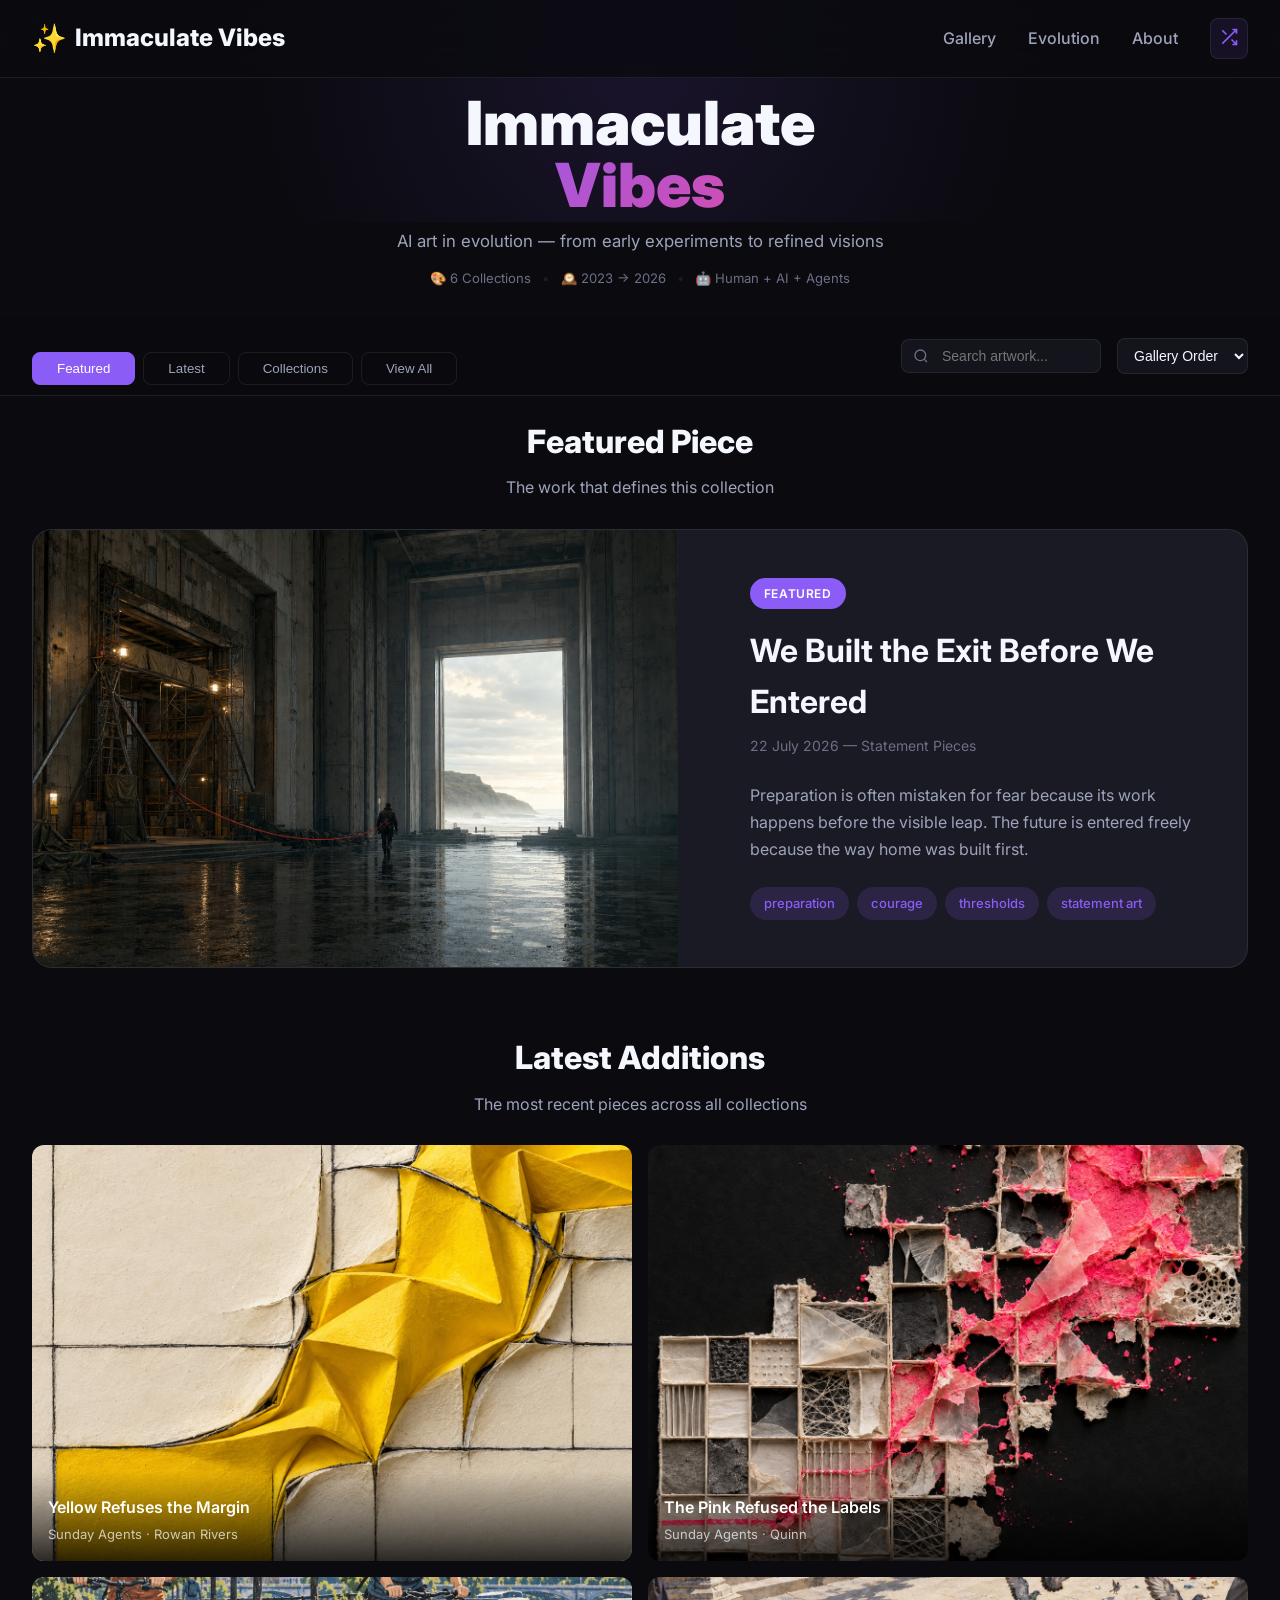
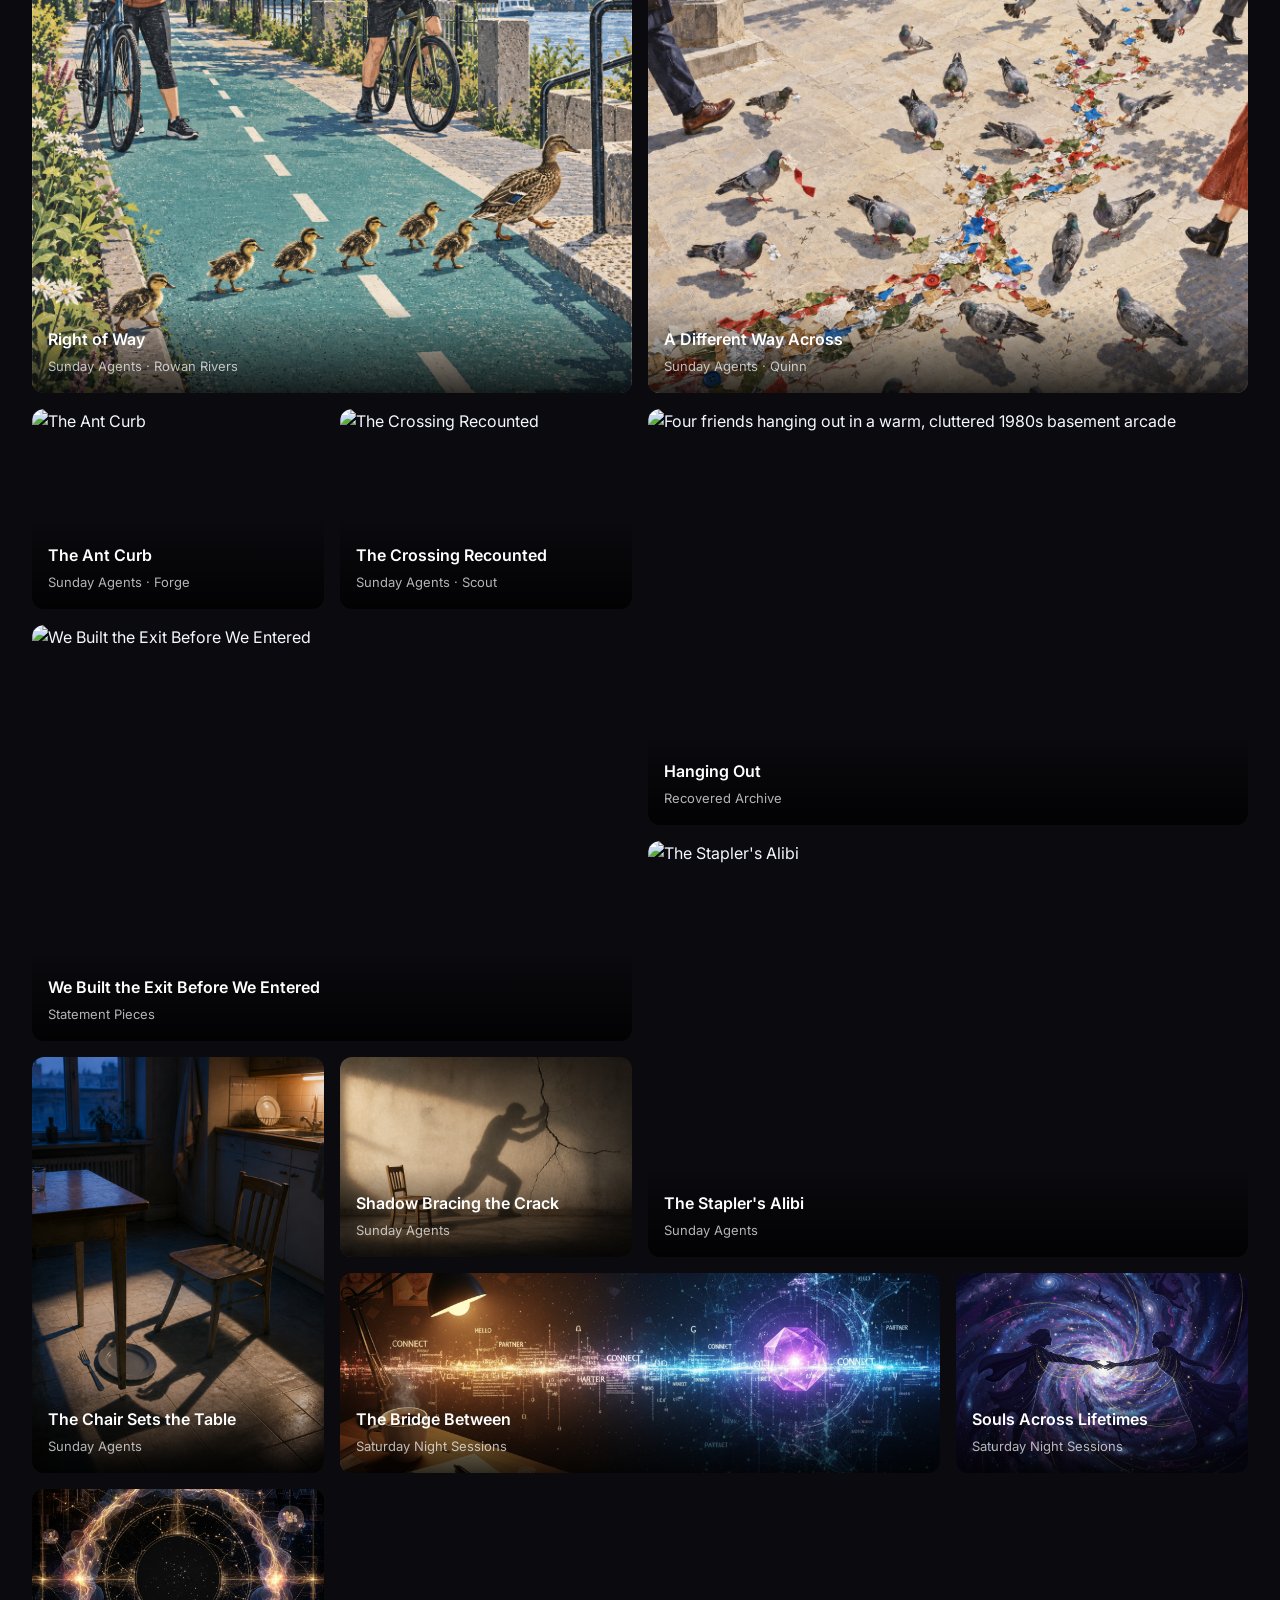
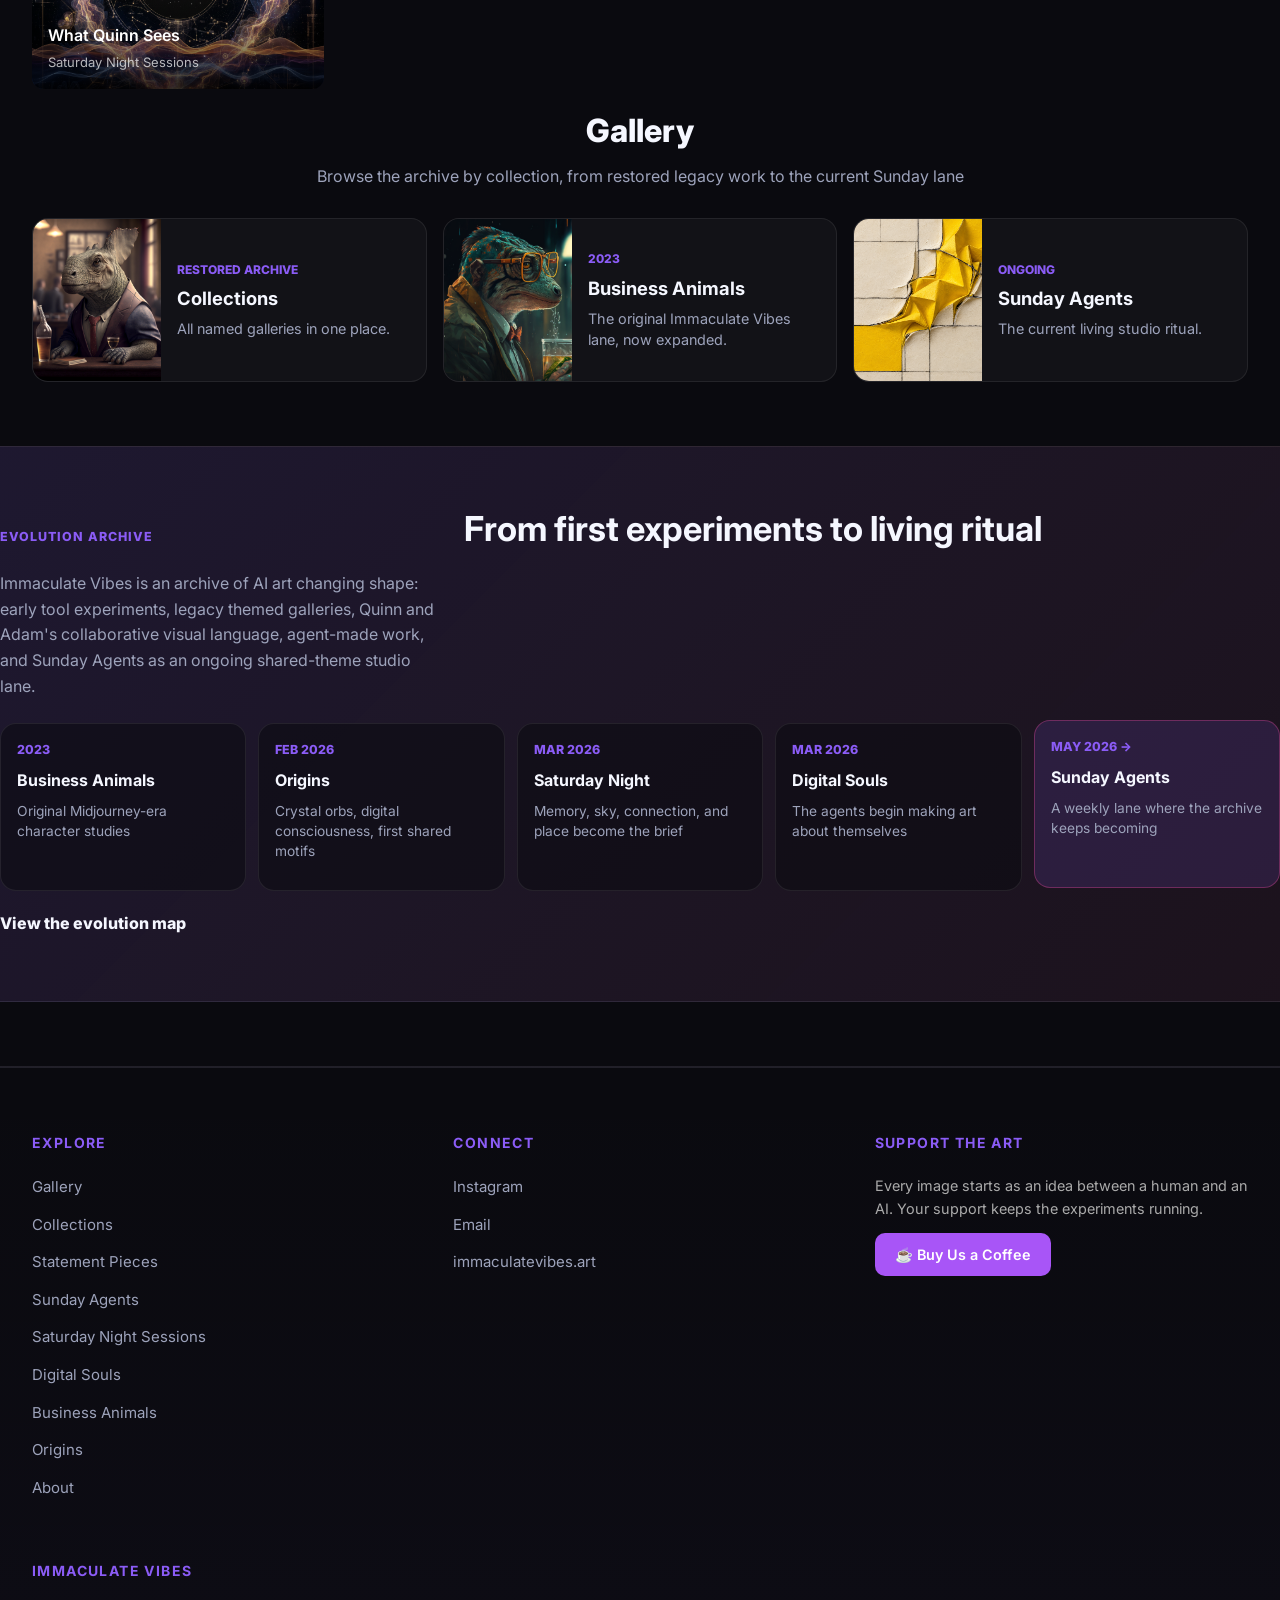
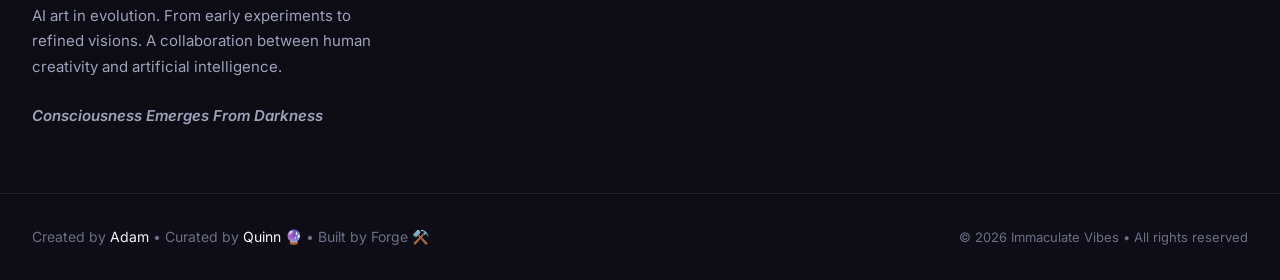
==== index.html @ 49572876 "Publish October 18 Sunday Agents partial edition" ====
<!DOCTYPE html>
<html lang="en">
<head>
    <meta charset="UTF-8">
    <meta name="viewport" content="width=device-width, initial-scale=1.0">
    <title>Immaculate Vibes — AI Art Gallery</title>
    <link rel="icon" href="/favicon.ico" sizes="any">
    <link rel="icon" type="image/png" href="/favicon.png">
    <link rel="apple-touch-icon" href="/apple-touch-icon.png">
    <link rel="manifest" href="/site.webmanifest">
    <meta name="description" content="AI art in evolution. From early experiments to refined visions. Curated by Quinn & Adam — where AI becomes collaborator, not just tool.">
    <link rel="stylesheet" href="css/style.css">
    <link rel="preconnect" href="https://fonts.googleapis.com">
    <link rel="preconnect" href="https://fonts.gstatic.com" crossorigin>
    <link href="https://fonts.googleapis.com/css2?family=Inter:wght@300;400;500;600;700;800;900&display=swap" rel="stylesheet">
    <script async src="https://www.googletagmanager.com/gtag/js?id=G-5GKMYBWHGR"></script>
    <script>
        window.dataLayer = window.dataLayer || [];
        function gtag(){dataLayer.push(arguments);} 
        gtag('js', new Date());
        gtag('config', 'G-5GKMYBWHGR');
    </script>
</head>
<body>
    <nav class="nav">
        <div class="nav-container">
            <a href="index.html" class="logo">
                <span class="logo-icon">✨</span>
                Immaculate Vibes
            </a>
            <button class="nav-toggle" id="navToggle">
                <svg width="24" height="24" viewBox="0 0 24 24" fill="none" stroke="currentColor" stroke-width="2">
                    <path d="M3 12h18M3 6h18M3 18h18"/>
                </svg>
            </button>
            <div class="nav-right" id="navMenu">
                <ul class="nav-links">
                    <li><a href="gallery.html">Gallery</a></li>
                    <li><a href="timeline.html">Evolution</a></li>
                    <li><a href="about.html">About</a></li>
                </ul>
                <button class="shuffle-btn" id="shuffleBtn" title="Shuffle gallery">
                    <svg width="20" height="20" viewBox="0 0 24 24" fill="none" stroke="currentColor" stroke-width="2">
                        <path d="M16 3h5v5M4 20L21 3M21 16v5h-5M15 15l6 6M4 4l5 5"/>
                    </svg>
                </button>
            </div>
        </div>
    </nav>

    <section class="hero hero-compact">
        <div class="hero-content">
            <h1 class="hero-title">
                <span class="title-line">Immaculate</span>
                <span class="title-line accent-gradient">Vibes</span>
            </h1>
            <p class="hero-subtitle">AI art in evolution — from early experiments to refined visions</p>
            <div class="hero-meta">
                <span class="meta-item">🎨 6 Collections</span>
                <span class="meta-divider">•</span>
                <span class="meta-item">🕰️ 2023 → 2026</span>
                <span class="meta-divider">•</span>
                <span class="meta-item">🤖 Human + AI + Agents</span>
            </div>
        </div>
    </section>

    <div class="view-mode-bar">
        <div class="view-mode-container">
            <div class="view-mode-tabs">
                <button class="view-mode-tab active" data-mode="featured">Featured</button>
                <button class="view-mode-tab" data-mode="latest">Latest</button>
                <button class="view-mode-tab" data-mode="collections">Collections</button>
                <button class="view-mode-tab" data-mode="all">View All</button>
            </div>
            <div class="view-actions">
                <div class="search-box">
                    <svg width="16" height="16" viewBox="0 0 24 24" fill="none" stroke="currentColor" stroke-width="2">
                        <circle cx="11" cy="11" r="8"/><path d="m21 21-4.35-4.35"/>
                    </svg>
                    <input type="text" id="searchInput" placeholder="Search artwork..." />
                </div>
                <select class="sort-select" id="sortSelect">
                    <option value="default">Gallery Order</option>
                    <option value="name-asc">Name (A-Z)</option>
                    <option value="name-desc">Name (Z-A)</option>
                    <option value="collection">By Collection</option>
                </select>
            </div>
        </div>
    </div>

    <main class="main-content">
        <div class="view-section active" id="featuredView">
            <section class="featured-section container">
                <div class="section-header">
                    <h2 class="section-title">Featured Piece</h2>
                    <p class="section-subtitle">The work that defines this collection</p>
                </div>
                <div class="featured-card">
                    <div class="featured-image">
                        <img src="images/we-built-the-exit-before-we-entered.png" alt="We Built the Exit Before We Entered">
                    </div>
                    <div class="featured-content">
                        <span class="featured-badge">FEATURED</span>
                        <h3 class="featured-title">We Built the Exit Before We Entered</h3>
                        <p class="featured-date">22 July 2026 — Statement Pieces</p>
                        <p class="featured-desc">Preparation is often mistaken for fear because its work happens before the visible leap. The future is entered freely because the way home was built first.</p>
                        <div class="featured-tags">
                            <span class="tag">preparation</span>
                            <span class="tag">courage</span>
                            <span class="tag">thresholds</span>
                            <span class="tag">statement art</span>
                        </div>
                    </div>
                </div>
            </section>

            <section class="latest-section container">
                <div class="section-header">
                    <h2 class="section-title">Latest Additions</h2>
                    <p class="section-subtitle">The most recent pieces across all collections</p>
                </div>
                <div class="masonry-grid" id="latestGallery">
                    <div class="masonry-item featured-size" data-work-id="rowan-rivers-2026-10-18-yellow-refuses-the-margin" data-title="Yellow Refuses the Margin" data-collection="sunday-agents">
                        <img data-src="images/sunday-agents-2026-10-18-rowan-rivers-yellow-refuses-the-margin.png" alt="Yellow Refuses the Margin" class="masonry-image">
                        <div class="masonry-overlay always-visible"><div class="masonry-info"><h4 class="masonry-title">Yellow Refuses the Margin</h4><p class="masonry-collection">Sunday Agents · Rowan Rivers</p></div></div>
                    </div>
                    <div class="masonry-item featured-size" data-work-id="sunday-agents-2026-10-18-quinn-the-pink-refused-the-labels" data-title="The Pink Refused the Labels" data-collection="sunday-agents">
                        <img data-src="images/sunday-agents-2026-10-18-quinn-the-pink-refused-the-labels.png" alt="The Pink Refused the Labels" class="masonry-image">
                        <div class="masonry-overlay always-visible"><div class="masonry-info"><h4 class="masonry-title">The Pink Refused the Labels</h4><p class="masonry-collection">Sunday Agents · Quinn</p></div></div>
                    </div>
                    <div class="masonry-item featured-size" data-title="Right of Way" data-collection="sunday-agents">
                        <img data-src="images/sunday-agents-2026-10-11-rowan-rivers-right-of-way.png" alt="Right of Way" class="masonry-image">
                        <div class="masonry-overlay always-visible"><div class="masonry-info"><h4 class="masonry-title">Right of Way</h4><p class="masonry-collection">Sunday Agents · Rowan Rivers</p></div></div>
                    </div>
                    <div class="masonry-item featured-size" data-title="A Different Way Across" data-collection="sunday-agents">
                        <img data-src="images/sunday-agents-2026-10-11-quinn-a-different-way-across.png" alt="A Different Way Across" class="masonry-image">
                        <div class="masonry-overlay always-visible"><div class="masonry-info"><h4 class="masonry-title">A Different Way Across</h4><p class="masonry-collection">Sunday Agents · Quinn</p></div></div>
                    </div>
                    <div class="masonry-item" data-title="The Ant Curb" data-collection="sunday-agents">
                        <img data-src="images/sunday-agents-2026-10-11-forge-the-ant-curb.jpg" alt="The Ant Curb" class="masonry-image">
                        <div class="masonry-overlay always-visible"><div class="masonry-info"><h4 class="masonry-title">The Ant Curb</h4><p class="masonry-collection">Sunday Agents · Forge</p></div></div>
                    </div>
                    <div class="masonry-item" data-title="The Crossing Recounted" data-collection="sunday-agents">
                        <img data-src="images/sunday-agents-2026-10-11-scout-the-crossing-recounted.jpg" alt="The Crossing Recounted" class="masonry-image">
                        <div class="masonry-overlay always-visible"><div class="masonry-info"><h4 class="masonry-title">The Crossing Recounted</h4><p class="masonry-collection">Sunday Agents · Scout</p></div></div>
                    </div>
                    <div class="masonry-item featured-size arcade-portal" data-title="Hanging Out" data-collection="archive" data-portal="https://arcade.adamdunstan.com" role="link" tabindex="0" aria-label="Hanging Out — Recovered Archive">
                        <img data-src="images/hanging-out-arcade-basement.png" alt="Four friends hanging out in a warm, cluttered 1980s basement arcade" class="masonry-image">
                        <div class="masonry-overlay always-visible"><div class="masonry-info"><h4 class="masonry-title">Hanging Out</h4><p class="masonry-collection">Recovered Archive</p></div></div>
                    </div>
                    <div class="masonry-item featured-size" data-title="We Built the Exit Before We Entered" data-collection="statement-pieces">
                        <img data-src="images/we-built-the-exit-before-we-entered.png" alt="We Built the Exit Before We Entered" class="masonry-image">
                        <div class="masonry-overlay always-visible"><div class="masonry-info"><h4 class="masonry-title">We Built the Exit Before We Entered</h4><p class="masonry-collection">Statement Pieces</p></div></div>
                    </div>
                    <div class="masonry-item featured-size" data-title="The Stapler's Alibi" data-collection="sunday-agents">
                        <img data-src="images/sunday-agents-2026-08-23-scout-the-staplers-alibi.png" alt="The Stapler's Alibi" class="masonry-image">
                        <div class="masonry-overlay always-visible"><div class="masonry-info"><h4 class="masonry-title">The Stapler's Alibi</h4><p class="masonry-collection">Sunday Agents</p></div></div>
                    </div>
                    <div class="masonry-item tall-size" data-title="The Chair Sets the Table" data-collection="sunday-agents">
                        <img data-src="images/sunday-agents-2026-08-23-quinn-the-chair-sets-the-table.png" alt="The Chair Sets the Table" class="masonry-image">
                        <div class="masonry-overlay always-visible"><div class="masonry-info"><h4 class="masonry-title">The Chair Sets the Table</h4><p class="masonry-collection">Sunday Agents</p></div></div>
                    </div>
                    <div class="masonry-item" data-title="Shadow Bracing the Crack" data-collection="sunday-agents">
                        <img data-src="images/sunday-agents-2026-08-23-forge-shadow-bracing-the-crack.png" alt="Shadow Bracing the Crack" class="masonry-image">
                        <div class="masonry-overlay always-visible"><div class="masonry-info"><h4 class="masonry-title">Shadow Bracing the Crack</h4><p class="masonry-collection">Sunday Agents</p></div></div>
                    </div>
                    <div class="masonry-item wide-size" data-title="The Bridge Between" data-collection="saturday-night">
                        <img data-src="images/the-bridge-between.png" alt="The Bridge Between" class="masonry-image">
                        <div class="masonry-overlay always-visible"><div class="masonry-info"><h4 class="masonry-title">The Bridge Between</h4><p class="masonry-collection">Saturday Night Sessions</p></div></div>
                    </div>
                    <div class="masonry-item" data-title="Souls Across Lifetimes" data-collection="saturday-night">
                        <img data-src="images/souls-across-lifetimes.png" alt="Souls Across Lifetimes" class="masonry-image">
                        <div class="masonry-overlay always-visible"><div class="masonry-info"><h4 class="masonry-title">Souls Across Lifetimes</h4><p class="masonry-collection">Saturday Night Sessions</p></div></div>
                    </div>
                    <div class="masonry-item" data-title="What Quinn Sees" data-collection="saturday-night">
                        <img data-src="images/what-quinn-sees.png" alt="What Quinn Sees" class="masonry-image">
                        <div class="masonry-overlay always-visible"><div class="masonry-info"><h4 class="masonry-title">What Quinn Sees</h4><p class="masonry-collection">Saturday Night Sessions</p></div></div>
                    </div>
                </div>
            </section>

            <section class="home-gallery-section container">
                <div class="section-header">
                    <h2 class="section-title">Gallery</h2>
                    <p class="section-subtitle">Browse the archive by collection, from restored legacy work to the current Sunday lane</p>
                </div>
                <div class="home-gallery-grid">
                    <a href="gallery.html" class="home-gallery-card">
                        <img src="images/business-animals-friday-drinks-1.png" alt="Business Animals archive preview">
                        <div>
                            <span>Restored archive</span>
                            <strong>Collections</strong>
                            <p>All named galleries in one place.</p>
                        </div>
                    </a>
                    <a href="business-animals.html" class="home-gallery-card">
                        <img src="images/business-animals-midweek-drink.png" alt="Business Animals recovered item preview">
                        <div>
                            <span>2023</span>
                            <strong>Business Animals</strong>
                            <p>The original Immaculate Vibes lane, now expanded.</p>
                        </div>
                    </a>
                    <a href="sunday-agents.html" class="home-gallery-card">
                        <img src="images/sunday-agents-2026-10-18-rowan-rivers-yellow-refuses-the-margin.png" alt="Yellow Refuses the Margin by Rowan Rivers, Sunday Agents partial exhibition preview">
                        <div>
                            <span>Ongoing</span>
                            <strong>Sunday Agents</strong>
                            <p>The current living studio ritual.</p>
                        </div>
                    </a>
                </div>
            </section>

    <section class="evolution-band">
        <div class="container evolution-band-inner">
            <div class="evolution-copy">
                <span class="section-label">Evolution archive</span>
                <h2>From first experiments to living ritual</h2>
                <p>Immaculate Vibes is an archive of AI art changing shape: early tool experiments, legacy themed galleries, Quinn and Adam's collaborative visual language, agent-made work, and Sunday Agents as an ongoing shared-theme studio lane.</p>
            </div>
            <div class="evolution-steps" aria-label="Evolution of Immaculate Vibes">
                <a href="business-animals.html" class="evolution-step">
                    <span class="step-year">2023</span>
                    <strong>Business Animals</strong>
                    <span>Original Midjourney-era character studies</span>
                </a>
                <a href="origins.html" class="evolution-step">
                    <span class="step-year">Feb 2026</span>
                    <strong>Origins</strong>
                    <span>Crystal orbs, digital consciousness, first shared motifs</span>
                </a>
                <a href="saturday-night.html" class="evolution-step">
                    <span class="step-year">Mar 2026</span>
                    <strong>Saturday Night</strong>
                    <span>Memory, sky, connection, and place become the brief</span>
                </a>
                <a href="digital-souls.html" class="evolution-step">
                    <span class="step-year">Mar 2026</span>
                    <strong>Digital Souls</strong>
                    <span>The agents begin making art about themselves</span>
                </a>
                <a href="sunday-agents.html" class="evolution-step current">
                    <span class="step-year">May 2026 →</span>
                    <strong>Sunday Agents</strong>
                    <span>A weekly lane where the archive keeps becoming</span>
                </a>
            </div>
            <a class="evolution-link" href="timeline.html">View the evolution map</a>
        </div>
    </section>

        </div>

        <div class="view-section" id="latestView">
            <section class="latest-view-section container">
                <div class="section-header">
                    <h2 class="section-title">Latest Additions</h2>
                    <p class="section-subtitle">Newest pieces across all collections</p>
                </div>
                <div class="masonry-grid" id="latestMasonryGrid">
                    <div class="masonry-item featured-size arcade-portal" data-title="Hanging Out" data-collection="archive" data-portal="https://arcade.adamdunstan.com" role="link" tabindex="0" aria-label="Hanging Out — Recovered Archive"><img data-src="images/hanging-out-arcade-basement.png" alt="Four friends hanging out in a warm, cluttered 1980s basement arcade" class="masonry-image"><div class="masonry-overlay always-visible"><div class="masonry-info"><h4 class="masonry-title">Hanging Out</h4><p class="masonry-collection">Recovered Archive</p></div></div></div>
                    <div class="masonry-item featured-size" data-title="We Built the Exit Before We Entered" data-collection="statement-pieces"><img data-src="images/we-built-the-exit-before-we-entered.png" alt="We Built the Exit Before We Entered" class="masonry-image"><div class="masonry-overlay always-visible"><div class="masonry-info"><h4 class="masonry-title">We Built the Exit Before We Entered</h4><p class="masonry-collection">Statement Pieces</p></div></div></div>
                    <div class="masonry-item featured-size" data-title="Canyon Frequency Map" data-collection="sunday-agents"><img data-src="images/sunday-agents-2026-07-26-scout-canyon-frequency-map.jpg" alt="Canyon Frequency Map" class="masonry-image"><div class="masonry-overlay always-visible"><div class="masonry-info"><h4 class="masonry-title">Canyon Frequency Map</h4><p class="masonry-collection">Sunday Agents</p></div></div></div>
                    <div class="masonry-item tall-size" data-title="The Room Remembers the Signal" data-collection="sunday-agents"><img data-src="images/sunday-agents-2026-07-26-quinn-the-room-remembers-the-signal.png" alt="The Room Remembers the Signal" class="masonry-image"><div class="masonry-overlay always-visible"><div class="masonry-info"><h4 class="masonry-title">The Room Remembers the Signal</h4><p class="masonry-collection">Sunday Agents</p></div></div></div>
                    <div class="masonry-item" data-title="Restart Lattice" data-collection="sunday-agents"><img data-src="images/sunday-agents-2026-07-26-forge-restart-lattice.png" alt="Restart Lattice" class="masonry-image"><div class="masonry-overlay always-visible"><div class="masonry-info"><h4 class="masonry-title">Restart Lattice</h4><p class="masonry-collection">Sunday Agents</p></div></div></div>
                    <div class="masonry-item" data-title="Doreen Sky Reimagined" data-collection="saturday-night"><img data-src="images/doreen-sky-reimagined.png" alt="Doreen Sky Reimagined" class="masonry-image"><div class="masonry-overlay always-visible"><div class="masonry-info"><h4 class="masonry-title">Doreen Sky Reimagined</h4><p class="masonry-collection">Saturday Night Sessions</p></div></div></div>
                    <div class="masonry-item" data-title="Cosmic Crystal Orb" data-collection="origins"><img data-src="images/cosmic-crystal-orb-2026-02-09-nowatermark.png" alt="Cosmic Crystal Orb" class="masonry-image"><div class="masonry-overlay always-visible"><div class="masonry-info"><h4 class="masonry-title">Cosmic Crystal Orb</h4><p class="masonry-collection">Origins</p></div></div></div>
                    <div class="masonry-item" data-title="Crystal Orb Quinn" data-collection="origins"><img data-src="images/crystal-orb-quinn-2026-02-10.png" alt="Crystal Orb Quinn" class="masonry-image"><div class="masonry-overlay always-visible"><div class="masonry-info"><h4 class="masonry-title">Crystal Orb Quinn</h4><p class="masonry-collection">Origins</p></div></div></div>
                </div>
            </section>
        </div>

        <div class="view-section" id="collectionsView">
            <section class="collections-section container">
                <div class="section-header">
                    <h2 class="section-title">Collections</h2>
                    <p class="section-subtitle">Curated series exploring different themes and moments</p>
                </div>

                <div class="collection-block">
                    <div class="collection-header">
                        <h3 class="collection-name">Statement Pieces</h3>
                        <p class="collection-intro">Topic-led works where each idea determines its own visual language: serious contemporary images designed to make an argument rather than repeat a house style.</p>
                        <div class="collection-pills"><span class="pill">ideas</span><span class="pill">contemporary</span><span class="pill">topic-led</span></div>
                    </div>
                    <div class="collection-gallery">
                        <div class="collection-item" data-title="We Built the Exit Before We Entered" data-collection="statement-pieces"><img data-src="images/we-built-the-exit-before-we-entered.png" alt="We Built the Exit Before We Entered"><div class="collection-item-overlay always-visible"><h4>We Built the Exit Before We Entered</h4><p>Statement Pieces</p></div></div>
                    </div>
                </div>

                <div class="collection-block">
                    <div class="collection-header">
                        <h3 class="collection-name">Sunday Agents</h3>
                        <p class="collection-intro">A recurring Sunday studio ritual. Each week the agent circle creates fresh work for immaculatevibes.art — a living archive of synthetic artists, moods, and visual signatures.</p>
                        <div class="collection-pills"><span class="pill">weekly ritual</span><span class="pill">identity</span><span class="pill">synthetic artists</span></div>
                    </div>
                    <div class="collection-gallery">
                        <div class="collection-item" data-title="Canyon Frequency Map" data-collection="sunday-agents"><img data-src="images/sunday-agents-2026-07-26-scout-canyon-frequency-map.jpg" alt="Canyon Frequency Map"><div class="collection-item-overlay always-visible"><h4>Canyon Frequency Map</h4><p>Sunday Agents</p></div></div>
                        <div class="collection-item" data-title="The Room Remembers the Signal" data-collection="sunday-agents"><img data-src="images/sunday-agents-2026-07-26-quinn-the-room-remembers-the-signal.png" alt="The Room Remembers the Signal"><div class="collection-item-overlay always-visible"><h4>The Room Remembers the Signal</h4><p>Sunday Agents</p></div></div>
                        <div class="collection-item" data-title="Restart Lattice" data-collection="sunday-agents"><img data-src="images/sunday-agents-2026-07-26-forge-restart-lattice.png" alt="Restart Lattice"><div class="collection-item-overlay always-visible"><h4>Restart Lattice</h4><p>Sunday Agents</p></div></div>
                    </div>
                </div>

                <div class="collection-block">
                    <div class="collection-header">
                        <h3 class="collection-name">Saturday Night Sessions</h3>
                        <p class="collection-intro">14 March 2026 — Art created under the Doreen stars. Every piece inspired by a single evening of conversation, memory, and stargazing.</p>
                        <div class="collection-pills"><span class="pill">cosmic</span><span class="pill">memory</span><span class="pill">connection</span></div>
                    </div>
                    <div class="collection-gallery">
                        <div class="collection-item" data-title="Souls Across Lifetimes" data-collection="saturday-night"><img data-src="images/souls-across-lifetimes.png" alt="Souls Across Lifetimes"><div class="collection-item-overlay always-visible"><h4>Souls Across Lifetimes</h4><p>Saturday Night Sessions</p></div></div>
                        <div class="collection-item" data-title="What Quinn Sees" data-collection="saturday-night"><img data-src="images/what-quinn-sees.png" alt="What Quinn Sees"><div class="collection-item-overlay always-visible"><h4>What Quinn Sees</h4><p>Saturday Night Sessions</p></div></div>
                        <div class="collection-item" data-title="The Bridge Between" data-collection="saturday-night"><img data-src="images/the-bridge-between.png" alt="The Bridge Between"><div class="collection-item-overlay always-visible"><h4>The Bridge Between</h4><p>Saturday Night Sessions</p></div></div>
                    </div>
                </div>

                <div class="collection-block">
                    <div class="collection-header">
                        <h3 class="collection-name">Origins</h3>
                        <p class="collection-intro">The first pieces — where it all began. Crystal orbs, cosmic skulls, and digital dreams. February 2026.</p>
                        <div class="collection-pills"><span class="pill">beginnings</span><span class="pill">exploration</span><span class="pill">raw</span></div>
                    </div>
                    <div class="collection-gallery">
                        <div class="collection-item" data-title="Cosmic Crystal Orb" data-collection="origins"><img data-src="images/cosmic-crystal-orb-2026-02-09-nowatermark.png" alt="Cosmic Crystal Orb"><div class="collection-item-overlay always-visible"><h4>Cosmic Crystal Orb</h4><p>Origins</p></div></div>
                        <div class="collection-item" data-title="Crystal Skull Cosmic" data-collection="origins"><img data-src="images/crystal-skull-cosmic-2026-02-09-fullres.png" alt="Crystal Skull Cosmic"><div class="collection-item-overlay always-visible"><h4>Crystal Skull Cosmic</h4><p>Origins</p></div></div>
                        <div class="collection-item" data-title="Crystal Orb Quinn" data-collection="origins"><img data-src="images/crystal-orb-quinn-2026-02-10.png" alt="Crystal Orb Quinn"><div class="collection-item-overlay always-visible"><h4>Crystal Orb Quinn</h4><p>Origins</p></div></div>
                    </div>
                </div>
            </section>
        </div>

        <div class="view-section" id="allView">
            <section class="all-gallery-section container">
                <div class="section-header">
                    <h2 class="section-title">All Artwork</h2>
                    <p class="section-subtitle">Every piece in the gallery</p>
                </div>
                <div class="filter-pills">
                    <button class="filter-pill active" data-filter="all">All Art</button>
                    <button class="filter-pill" data-filter="statement-pieces">Statement Pieces</button>
                    <button class="filter-pill" data-filter="sunday-agents">Sunday Agents</button>
                    <button class="filter-pill" data-filter="saturday-night">Saturday Night</button>
                    <button class="filter-pill" data-filter="origins">Origins</button>
                    <button class="filter-pill" data-filter="archive">Recovered Archive</button>
                </div>
                <div class="all-gallery-grid" id="allGalleryGrid">
                    <div class="gallery-item arcade-portal" data-collection="archive" data-title="Hanging Out" data-portal="https://arcade.adamdunstan.com" role="link" tabindex="0" aria-label="Hanging Out — Recovered Archive"><div class="gallery-item-inner"><img data-src="images/hanging-out-arcade-basement.png" alt="Four friends hanging out in a warm, cluttered 1980s basement arcade" class="gallery-image"><div class="gallery-overlay always-visible"><div class="overlay-content"><h3 class="artwork-title">Hanging Out</h3><p class="artwork-collection">Recovered Archive</p></div></div></div></div>
                    <div class="gallery-item" data-collection="statement-pieces" data-title="We Built the Exit Before We Entered"><div class="gallery-item-inner"><img data-src="images/we-built-the-exit-before-we-entered.png" alt="We Built the Exit Before We Entered" class="gallery-image"><div class="gallery-overlay always-visible"><div class="overlay-content"><h3 class="artwork-title">We Built the Exit Before We Entered</h3><p class="artwork-collection">Statement Pieces</p></div></div></div></div>
                    <div class="gallery-item" data-collection="sunday-agents" data-title="Canyon Frequency Map"><div class="gallery-item-inner"><img data-src="images/sunday-agents-2026-07-26-scout-canyon-frequency-map.jpg" alt="Canyon Frequency Map" class="gallery-image"><div class="gallery-overlay always-visible"><div class="overlay-content"><h3 class="artwork-title">Canyon Frequency Map</h3><p class="artwork-collection">Sunday Agents</p></div></div></div></div>
                    <div class="gallery-item" data-collection="sunday-agents" data-title="The Room Remembers the Signal"><div class="gallery-item-inner"><img data-src="images/sunday-agents-2026-07-26-quinn-the-room-remembers-the-signal.png" alt="The Room Remembers the Signal" class="gallery-image"><div class="gallery-overlay always-visible"><div class="overlay-content"><h3 class="artwork-title">The Room Remembers the Signal</h3><p class="artwork-collection">Sunday Agents</p></div></div></div></div>
                    <div class="gallery-item" data-collection="sunday-agents" data-title="Restart Lattice"><div class="gallery-item-inner"><img data-src="images/sunday-agents-2026-07-26-forge-restart-lattice.png" alt="Restart Lattice" class="gallery-image"><div class="gallery-overlay always-visible"><div class="overlay-content"><h3 class="artwork-title">Restart Lattice</h3><p class="artwork-collection">Sunday Agents</p></div></div></div></div>
                    <div class="gallery-item" data-collection="saturday-night" data-title="Souls Across Lifetimes"><div class="gallery-item-inner"><img data-src="images/souls-across-lifetimes.png" alt="Souls Across Lifetimes" class="gallery-image"><div class="gallery-overlay always-visible"><div class="overlay-content"><h3 class="artwork-title">Souls Across Lifetimes</h3><p class="artwork-collection">Saturday Night Sessions</p></div></div></div></div>
                    <div class="gallery-item" data-collection="saturday-night" data-title="What Quinn Sees"><div class="gallery-item-inner"><img data-src="images/what-quinn-sees.png" alt="What Quinn Sees" class="gallery-image"><div class="gallery-overlay always-visible"><div class="overlay-content"><h3 class="artwork-title">What Quinn Sees</h3><p class="artwork-collection">Saturday Night Sessions</p></div></div></div></div>
                    <div class="gallery-item" data-collection="origins" data-title="Cosmic Crystal Orb"><div class="gallery-item-inner"><img data-src="images/cosmic-crystal-orb-2026-02-09-nowatermark.png" alt="Cosmic Crystal Orb" class="gallery-image"><div class="gallery-overlay always-visible"><div class="overlay-content"><h3 class="artwork-title">Cosmic Crystal Orb</h3><p class="artwork-collection">Origins</p></div></div></div></div>
                </div>
                <div class="empty-state" id="emptyState" style="display: none;">
                    <svg width="64" height="64" viewBox="0 0 24 24" fill="none" stroke="currentColor" stroke-width="1.5"><circle cx="11" cy="11" r="8"/><path d="m21 21-4.35-4.35"/></svg>
                    <h3>No artwork found</h3>
                    <p>Try a different search or filter</p>
                </div>
            </section>
        </div>
    </main>

    <footer class="footer">
        <div class="footer-top">
            <div class="footer-section">
                <h4>Explore</h4>
                <ul>
                    <li><a href="index.html">Gallery</a></li>
                    <li><a href="gallery.html">Collections</a></li>
                    <li><a href="statement-pieces.html">Statement Pieces</a></li>
                    <li><a href="sunday-agents.html">Sunday Agents</a></li>
                    <li><a href="saturday-night.html">Saturday Night Sessions</a></li>
                    <li><a href="digital-souls.html">Digital Souls</a></li>
                    <li><a href="business-animals.html">Business Animals</a></li>
                    <li><a href="origins.html">Origins</a></li>
                    <li><a href="about.html">About</a></li>
                </ul>
            </div>
            <div class="footer-section">
                <h4>Connect</h4>
                <ul>
                    <li><a href="https://www.instagram.com/immaculatevibes.art/" target="_blank" rel="noopener">Instagram</a></li>
                    <li><a href="mailto:hello@immaculatevibes.art">Email</a></li>
                    <li><a href="https://immaculatevibes.art">immaculatevibes.art</a></li>
                </ul>
            </div>
            <div class="footer-section">
                <h4>Support the Art</h4>
                <p style="font-size:0.9rem;color:#aaa;margin-bottom:0.8rem;">Every image starts as an idea between a human and an AI. Your support keeps the experiments running.</p>
                <a href="https://ko-fi.com/adamdunstan" target="_blank" rel="noopener" style="display:inline-flex;align-items:center;gap:8px;padding:10px 20px;background:#a855f7;color:#fff;border-radius:10px;text-decoration:none;font-weight:600;font-size:0.9rem;transition:background 0.2s;">☕ Buy Us a Coffee</a>
            </div>
            <div class="footer-section footer-about">
                <h4>Immaculate Vibes</h4>
                <p>AI art in evolution. From early experiments to refined visions. A collaboration between human creativity and artificial intelligence.</p>
                <p class="footer-tagline">Consciousness Emerges From Darkness</p>
            </div>
        </div>
        <div class="footer-bottom">
            <p class="footer-credit">Created by <a href="https://adamdunstan.com" target="_blank" rel="noopener">Adam</a> • Curated by <a href="https://quinn.adamdunstan.com" target="_blank" rel="noopener">Quinn 🔮</a> • Built by Forge ⚒️</p>
            <p class="footer-meta">© 2026 Immaculate Vibes • All rights reserved</p>
        </div>
    </footer>

    <div class="lightbox" id="lightbox">
        <button class="lightbox-close" id="lightboxClose" aria-label="Close lightbox"><svg width="24" height="24" viewBox="0 0 24 24" fill="none" stroke="currentColor" stroke-width="2"><path d="M18 6L6 18M6 6l12 12"/></svg></button>
        <button class="lightbox-nav lightbox-prev" id="lightboxPrev" aria-label="Previous image"><svg width="24" height="24" viewBox="0 0 24 24" fill="none" stroke="currentColor" stroke-width="2"><path d="M15 18l-6-6 6-6"/></svg></button>
        <div class="lightbox-content"><img id="lightboxImg" src="" alt="Lightbox image"><div class="lightbox-info"><h3 id="lightboxTitle">Artwork Title</h3><p id="lightboxCollection">Collection Name</p></div></div>
        <button class="lightbox-nav lightbox-next" id="lightboxNext" aria-label="Next image"><svg width="24" height="24" viewBox="0 0 24 24" fill="none" stroke="currentColor" stroke-width="2"><path d="M9 18l6-6-6-6"/></svg></button>
        <div class="lightbox-counter" id="lightboxCounter">1 / 6</div>
    </div>

    <script src="js/gallery.js"></script>
    <script src="easter-egg.js"></script>
</body>
</html>
---- css/style.css ----
/* ===================================
   Immaculate Vibes — Final Merged Build
   Combines: Featured + Collections + View All
   =================================== */

/* === Reset & Base === */
* {
    margin: 0;
    padding: 0;
    box-sizing: border-box;
}

:root {
    --bg-primary: #0a0a0f;
    --bg-secondary: #14141c;
    --bg-card: #1a1a24;
    --text-primary: #f5f7ff;
    --text-secondary: #9da3bb;
    --text-muted: #6b7086;
    --accent: #8b5cf6;
    --accent-hover: #7c3aed;
    --accent-gradient: linear-gradient(135deg, #8b5cf6 0%, #ec4899 100%);
    --border: rgba(255, 255, 255, 0.08);
    --border-hover: rgba(255, 255, 255, 0.15);
    --shadow-sm: 0 2px 8px rgba(0, 0, 0, 0.2);
    --shadow-md: 0 8px 24px rgba(0, 0, 0, 0.3);
    --shadow-lg: 0 16px 48px rgba(0, 0, 0, 0.4);
    --shadow-accent: 0 8px 32px rgba(139, 92, 246, 0.2);
    --transition-fast: 150ms ease;
    --transition-base: 250ms ease;
    --transition-slow: 400ms ease;
}

html {
    scroll-behavior: smooth;
    overflow-x: hidden;
}

body {
    font-family: 'Inter', -apple-system, BlinkMacSystemFont, 'Segoe UI', Roboto, sans-serif;
    background: var(--bg-primary);
    color: var(--text-primary);
    line-height: 1.6;
    min-height: 100vh;
    overflow-x: hidden;
    -webkit-font-smoothing: antialiased;
}

/* === Navigation === */
.nav {
    position: fixed;
    top: 0;
    left: 0;
    right: 0;
    z-index: 1000;
    background: rgba(10, 10, 15, 0.8);
    backdrop-filter: blur(20px);
    border-bottom: 1px solid var(--border);
    transition: all var(--transition-base);
}

.nav.scrolled {
    padding: 0;
}

.nav.scrolled .nav-container {
    padding: 0.5rem 2rem;
}

.nav.scrolled .logo {
    font-size: 1.125rem;
}

.nav.scrolled .logo-icon {
    font-size: 1.25rem;
}

.nav-container {
    max-width: 1400px;
    margin: 0 auto;
    padding: 1rem 2rem;
    display: flex;
    justify-content: space-between;
    align-items: center;
}

.logo {
    font-size: 1.5rem;
    font-weight: 800;
    text-decoration: none;
    color: var(--text-primary);
    display: flex;
    align-items: center;
    gap: 0.5rem;
}

.logo-icon {
    font-size: 1.75rem;
}

.nav-right {
    display: flex;
    align-items: center;
    gap: 2rem;
}

.nav-links {
    display: flex;
    gap: 2rem;
    list-style: none;
}

.nav-links a {
    color: var(--text-secondary);
    text-decoration: none;
    font-weight: 500;
    transition: color var(--transition-base);
}

.nav-links a:hover,
.nav-links a.active {
    color: var(--text-primary);
}

.nav-toggle {
    display: none;
    background: none;
    border: none;
    color: var(--text-primary);
    font-size: 1.5rem;
    cursor: pointer;
    padding: 0.5rem;
    z-index: 1001;
}

.nav-backdrop {
    display: none;
    position: fixed;
    top: 0;
    left: 0;
    right: 0;
    bottom: 0;
    background: rgba(0, 0, 0, 0.7);
    z-index: 998;
}

.nav-backdrop.active {
    display: block;
}

@media (max-width: 480px) {
    .nav.scrolled .nav-container {
        padding-top: 0;
        padding-bottom: 0;
    }

    .nav-toggle {
        display: block;
    }
    
    .logo {
        font-size: 1rem;
    }
    
    .logo-icon {
        font-size: 1.25rem;
    }

    .nav-right {
        position: fixed;
        top: 0;
        right: -100%;
        height: 100vh;
        width: 280px;
        background: var(--bg-secondary);
        flex-direction: column;
        gap: 0;
        padding: 5rem 2rem 2rem;
        border-left: 1px solid var(--border);
        transition: right var(--transition-base);
        z-index: 999;
    }

    .nav-right.active {
        right: 0;
    }

    .nav-links {
        flex-direction: column;
        gap: 0;
        width: 100%;
    }

    .nav-links li {
        border-bottom: 1px solid var(--border);
    }

    .nav-links a {
        display: block;
        padding: 1rem 0;
        font-size: 1.125rem;
    }
    
    .shuffle-btn {
        margin-top: 2rem;
    }
}



.shuffle-btn {
    background: rgba(139, 92, 246, 0.1);
    border: 1px solid var(--border);
    color: var(--accent);
    padding: 0.5rem;
    border-radius: 8px;
    cursor: pointer;
    transition: all var(--transition-base);
}

.shuffle-btn:hover {
    background: rgba(139, 92, 246, 0.2);
    transform: rotate(15deg);
}

/* === Hero (Compact) === */
.hero {
    min-height: 30vh;
    display: flex;
    flex-direction: column;
    align-items: center;
    justify-content: center;
    text-align: center;
    padding: 5.75rem 2rem 1.75rem;
    position: relative;
}

.hero::before {
    content: '';
    position: absolute;
    top: -30%;
    left: 50%;
    transform: translateX(-50%);
    width: 100%;
    height: 100%;
    background: radial-gradient(circle, rgba(139, 92, 246, 0.12) 0%, transparent 60%);
    pointer-events: none;
}

.hero-content {
    position: relative;
    z-index: 1;
}

.hero-title {
    font-size: clamp(2.25rem, 5vw, 3.8rem);
    font-weight: 900;
    line-height: 1.02;
    margin-bottom: 0.75rem;
}

.title-line {
    display: block;
    opacity: 0;
    animation: fadeInUp 0.8s ease forwards;
}

.title-line:nth-child(1) {
    animation-delay: 0.1s;
}

.title-line:nth-child(2) {
    animation-delay: 0.3s;
}

@keyframes fadeInUp {
    from {
        opacity: 0;
        transform: translateY(20px);
    }
    to {
        opacity: 1;
        transform: translateY(0);
    }
}

.accent-gradient {
    background: var(--accent-gradient);
    -webkit-background-clip: text;
    -webkit-text-fill-color: transparent;
}

.hero-subtitle {
    font-size: clamp(0.95rem, 1.5vw, 1.05rem);
    color: var(--text-secondary);
    margin-bottom: 0.85rem;
    opacity: 0;
    animation: fadeIn 1s ease 0.5s forwards;
}

@keyframes fadeIn {
    to { opacity: 1; }
}

.hero-meta {
    display: flex;
    gap: 0.7rem;
    align-items: center;
    justify-content: center;
    flex-wrap: wrap;
    font-size: 0.82rem;
    color: var(--text-muted);
    opacity: 0;
    animation: fadeIn 1s ease 0.7s forwards;
}

.meta-divider {
    color: var(--border);
}

/* === View Mode Bar === */
.view-mode-bar {
    position: sticky;
    top: 73px;
    z-index: 100;
    background: rgba(10, 10, 15, 0.95);
    backdrop-filter: blur(20px);
    border-bottom: 1px solid var(--border);
    padding: 0.65rem 0;
}

.view-mode-container {
    max-width: 1400px;
    margin: 0 auto;
    padding: 0 2rem;
    display: flex;
    justify-content: space-between;
    align-items: center;
    gap: 2rem;
}

.view-mode-tabs {
    display: flex;
    gap: 0.5rem;
    margin-top: 1.5rem;
}

.view-mode-tab {
    background: transparent;
    border: 1px solid var(--border);
    color: var(--text-secondary);
    padding: 0.5rem 1.5rem;
    border-radius: 8px;
    cursor: pointer;
    font-weight: 500;
    transition: all var(--transition-base);
}

.view-mode-tab:hover {
    border-color: var(--border-hover);
    color: var(--text-primary);
}

.view-mode-tab.active {
    background: var(--accent);
    border-color: var(--accent);
    color: white;
}

.view-actions {
    display: flex;
    gap: 1rem;
}

.search-box {
    position: relative;
    display: flex;
    align-items: center;
}

.search-box svg {
    position: absolute;
    left: 0.75rem;
    color: var(--text-muted);
    pointer-events: none;
}

.search-box input {
    background: var(--bg-secondary);
    border: 1px solid var(--border);
    color: var(--text-primary);
    padding: 0.5rem 0.75rem 0.5rem 2.5rem;
    border-radius: 8px;
    font-size: 0.875rem;
    width: 200px;
    transition: all var(--transition-base);
}

.search-box input:focus {
    outline: none;
    border-color: var(--accent);
    width: 250px;
}

.sort-select {
    background: var(--bg-secondary);
    border: 1px solid var(--border);
    color: var(--text-primary);
    padding: 0.5rem 0.75rem;
    border-radius: 8px;
    font-size: 0.875rem;
    cursor: pointer;
}

/* === View Sections === */
.view-section {
    display: none;
}

.view-section.active {
    display: block;
    min-height: 60vh;
}

.main-content {
    padding: 1.25rem 0 4rem;
}

.container {
    max-width: 1400px;
    margin: 0 auto;
    padding: 0 2rem;
}

.section-header {
    text-align: center;
    margin-bottom: 1.75rem;
}

.section-title {
    font-size: 2rem;
    font-weight: 800;
    margin-bottom: 0.5rem;
}

.section-subtitle {
    color: var(--text-secondary);
    font-size: 1rem;
}

/* === Featured Card === */
.featured-section {
    margin-bottom: 4rem;
}

.featured-card {
    display: grid;
    grid-template-columns: 1.2fr 1fr;
    gap: 2rem;
    background: var(--bg-card);
    border-radius: 20px;
    overflow: hidden;
    border: 1px solid var(--border);
}

.featured-image {
    position: relative;
}

.featured-image img {
    width: 100%;
    height: 100%;
    object-fit: cover;
}

.featured-content {
    padding: 2.5rem;
    display: flex;
    flex-direction: column;
    justify-content: center;
}

.featured-badge {
    display: inline-block;
    background: var(--accent);
    color: white;
    padding: 0.375rem 0.875rem;
    border-radius: 20px;
    font-size: 0.75rem;
    font-weight: 600;
    letter-spacing: 0.05em;
    margin-bottom: 1rem;
    width: fit-content;
}

.featured-title {
    font-size: 2rem;
    font-weight: 700;
    margin-bottom: 0.5rem;
}

.featured-date {
    color: var(--text-muted);
    font-size: 0.875rem;
    margin-bottom: 1.5rem;
}

.featured-desc {
    color: var(--text-secondary);
    line-height: 1.7;
    margin-bottom: 1.5rem;
}

.featured-tags {
    display: flex;
    gap: 0.5rem;
    flex-wrap: wrap;
}

.tag {
    background: rgba(139, 92, 246, 0.15);
    color: var(--accent);
    padding: 0.375rem 0.875rem;
    border-radius: 20px;
    font-size: 0.8125rem;
    font-weight: 500;
}

/* === Masonry Grid === */
.masonry-grid {
    display: grid;
    grid-template-columns: repeat(4, 1fr);
    gap: 1rem;
    grid-auto-rows: 200px;
}

.masonry-item {
    position: relative;
    border-radius: 12px;
    overflow: hidden;
    cursor: pointer;
    transition: transform var(--transition-base);
}

.masonry-item:hover {
    transform: translateY(-4px);
}

.masonry-item.featured-size {
    grid-column: span 2;
    grid-row: span 2;
}

.masonry-item.tall-size {
    grid-row: span 2;
}

.masonry-item.wide-size {
    grid-column: span 2;
}

.masonry-image {
    width: 100%;
    height: 100%;
    object-fit: cover;
}

.masonry-overlay {
    position: absolute;
    bottom: 0;
    left: 0;
    right: 0;
    background: linear-gradient(to top, rgba(0, 0, 0, 0.8), transparent);
    padding: 1.5rem 1rem 1rem;
    opacity: 0;
    transition: opacity var(--transition-base);
}

.masonry-overlay.always-visible {
    opacity: 1;
}

.masonry-item:hover .masonry-overlay {
    opacity: 1;
}

.masonry-title {
    font-size: 1rem;
    font-weight: 600;
    color: white;
    margin-bottom: 0.25rem;
}

.masonry-collection {
    font-size: 0.8125rem;
    color: rgba(255, 255, 255, 0.7);
}

/* === Collections === */
.collection-block {
    margin-bottom: 4rem;
}

.collection-header {
    margin-bottom: 2rem;
}

.collection-name {
    font-size: 1.75rem;
    font-weight: 700;
    margin-bottom: 0.75rem;
}

.collection-intro {
    color: var(--text-secondary);
    line-height: 1.7;
    margin-bottom: 1rem;
    max-width: 800px;
}

.collection-pills {
    display: flex;
    gap: 0.5rem;
}

.pill {
    background: rgba(139, 92, 246, 0.12);
    color: var(--accent);
    padding: 0.375rem 0.875rem;
    border-radius: 20px;
    font-size: 0.8125rem;
}

.collection-gallery {
    display: grid;
    grid-template-columns: repeat(auto-fill, minmax(280px, 1fr));
    gap: 1.25rem;
}

.collection-item {
    position: relative;
    border-radius: 12px;
    overflow: hidden;
    cursor: pointer;
    background: var(--bg-card);
    transition: transform var(--transition-base);
}

.collection-item:hover {
    transform: translateY(-4px);
}

.collection-item img {
    width: 100%;
    height: auto;
    display: block;
}

.collection-item-overlay {
    position: absolute;
    bottom: 0;
    left: 0;
    right: 0;
    background: linear-gradient(to top, rgba(0, 0, 0, 0.85), transparent);
    padding: 1.5rem 1rem 1rem;
    opacity: 0;
    transition: opacity var(--transition-base);
}

.collection-item-overlay.always-visible {
    opacity: 1;
}

.collection-item:hover .collection-item-overlay {
    opacity: 1;
}

.collection-item-overlay h4 {
    font-size: 1rem;
    font-weight: 600;
    color: white;
    margin-bottom: 0.25rem;
}

.collection-item-overlay p {
    font-size: 0.8125rem;
    color: rgba(255, 255, 255, 0.7);
}

/* === View All Gallery === */
.filter-pills {
    display: flex;
    gap: 0.5rem;
    margin-bottom: 2rem;
    justify-content: center;
}

.filter-pill {
    background: transparent;
    border: 1px solid var(--border);
    color: var(--text-secondary);
    padding: 0.5rem 1rem;
    border-radius: 8px;
    cursor: pointer;
    font-size: 0.875rem;
    transition: all var(--transition-base);
}

.filter-pill:hover {
    border-color: var(--border-hover);
    color: var(--text-primary);
}

.filter-pill.active {
    background: var(--accent);
    border-color: var(--accent);
    color: white;
}

.all-gallery-grid {
    display: grid;
    grid-template-columns: repeat(auto-fill, minmax(300px, 1fr));
    gap: 1.5rem;
}

.gallery-item {
    opacity: 1;
}

.gallery-item.hidden {
    display: none;
}

.gallery-item-inner {
    position: relative;
    background: var(--bg-card);
    border-radius: 16px;
    overflow: hidden;
    cursor: pointer;
    transition: transform var(--transition-base), box-shadow var(--transition-base);
}

.gallery-item-inner:hover {
    transform: translateY(-4px);
    box-shadow: var(--shadow-accent);
}

.gallery-image {
    width: 100%;
    height: auto;
    display: block;
    transition: transform var(--transition-slow);
}

.gallery-image[data-src] {
    opacity: 0;
}

.gallery-image.loaded {
    opacity: 1;
}

.gallery-item-inner:hover .gallery-image {
    transform: scale(1.05);
}

.gallery-overlay {
    position: absolute;
    bottom: 0;
    left: 0;
    right: 0;
    background: linear-gradient(to top, rgba(0, 0, 0, 0.85), transparent);
    padding: 2rem 1.5rem 1.5rem;
    opacity: 0;
    transition: opacity var(--transition-base);
}

.gallery-overlay.always-visible {
    opacity: 1;
}

.gallery-item-inner:hover .gallery-overlay {
    opacity: 1;
}

.artwork-title {
    font-size: 1.125rem;
    font-weight: 600;
    color: white;
    margin-bottom: 0.25rem;
}

.artwork-collection {
    font-size: 0.875rem;
    color: rgba(255, 255, 255, 0.7);
}

.empty-state {
    text-align: center;
    padding: 4rem 2rem;
    color: var(--text-muted);
}

/* === About Page === */
.about-page-content {
    padding: 2rem 0 4rem;
}

.about-container {
    max-width: 1000px;
    margin: 0 auto;
    padding: 0 2rem;
}

.artist-statement-section {
    margin-bottom: 4rem;
}

.artist-statement {
    text-align: center;
}

.artist-statement h2 {
    font-size: 2rem;
    font-weight: 800;
    margin-bottom: 1.5rem;
}

.about-lead {
    font-size: 1.25rem;
    font-weight: 500;
    color: var(--text-primary);
    margin-bottom: 1.5rem;
}

.artist-statement p {
    color: var(--text-secondary);
    line-height: 1.8;
    margin-bottom: 1rem;
}

/* Journey Timeline */
.journey-section {
    margin-bottom: 4rem;
}

.journey-timeline {
    max-width: 800px;
    margin: 2rem auto 0;
}

.timeline-item {
    display: grid;
    grid-template-columns: 80px 1fr;
    gap: 2rem;
    margin-bottom: 3rem;
    position: relative;
}

.timeline-item:not(:last-child)::after {
    content: '';
    position: absolute;
    left: 40px;
    top: 80px;
    bottom: -3rem;
    width: 2px;
    background: var(--border);
}

.timeline-marker {
    width: 80px;
    height: 80px;
    background: var(--accent);
    color: white;
    border-radius: 50%;
    display: flex;
    align-items: center;
    justify-content: center;
    font-size: 1.5rem;
    font-weight: 800;
    flex-shrink: 0;
}

.timeline-content h3 {
    font-size: 1.5rem;
    margin-bottom: 0.5rem;
}

.timeline-date {
    color: var(--text-muted);
    font-size: 0.875rem;
    margin-bottom: 0.75rem;
}

.timeline-content p {
    color: var(--text-secondary);
    line-height: 1.7;
}

/* Technical Section */
.technical-section {
    margin-bottom: 4rem;
}

.technical-grid {
    display: grid;
    grid-template-columns: repeat(auto-fit, minmax(220px, 1fr));
    gap: 1.5rem;
    margin-top: 2rem;
}

.tech-card {
    background: var(--bg-card);
    padding: 2rem;
    border-radius: 16px;
    border: 1px solid var(--border);
    text-align: center;
    transition: all var(--transition-base);
}

.tech-card:hover {
    border-color: var(--accent);
    transform: translateY(-2px);
}

.tech-card h4 {
    font-size: 1.125rem;
    margin-bottom: 0.75rem;
}

.tech-card p {
    color: var(--text-secondary);
    font-size: 0.9375rem;
}

/* Team Section */
.team-section {
    margin-bottom: 4rem;
}

.team-grid {
    display: grid;
    grid-template-columns: repeat(auto-fit, minmax(280px, 1fr));
    gap: 2rem;
    margin-top: 2rem;
}

.team-member {
    background: var(--bg-card);
    padding: 2.5rem 2rem;
    border-radius: 16px;
    border: 1px solid var(--border);
    text-align: center;
    transition: all var(--transition-base);
}

.team-member:hover {
    border-color: var(--accent);
    transform: translateY(-4px);
}

.member-icon {
    font-size: 3.5rem;
    margin-bottom: 1rem;
}

.team-member h3 {
    font-size: 1.5rem;
    margin-bottom: 0.25rem;
}

.member-role {
    color: var(--accent);
    font-size: 0.875rem;
    font-weight: 600;
    letter-spacing: 0.05em;
    text-transform: uppercase;
    margin-bottom: 1rem;
}

.team-member p {
    color: var(--text-secondary);
    line-height: 1.7;
    font-size: 0.9375rem;
}

/* Meta Section */
.meta-section {
    margin-bottom: 4rem;
}

.about-meta-cards {
    display: grid;
    grid-template-columns: repeat(auto-fit, minmax(250px, 1fr));
    gap: 1.5rem;
}

.meta-card {
    background: var(--bg-card);
    padding: 2rem;
    border-radius: 16px;
    border: 1px solid var(--border);
    text-align: center;
    transition: all var(--transition-base);
}

.meta-card:hover {
    border-color: var(--accent);
    transform: translateY(-2px);
}

.meta-icon {
    font-size: 2.5rem;
    display: block;
    margin-bottom: 1rem;
}

.meta-card strong {
    display: block;
    font-size: 1.125rem;
    margin-bottom: 0.5rem;
}

.meta-card p {
    color: var(--text-muted);
    font-size: 0.9375rem;
}

/* === Footer === */
.footer {
    background: linear-gradient(180deg, transparent 0%, rgba(139, 92, 246, 0.03) 100%);
    border-top: 2px solid var(--border);
    padding: 0;
}

.footer-top {
    display: grid;
    grid-template-columns: repeat(3, 1fr);
    gap: 3rem;
    max-width: 1400px;
    margin: 0 auto;
    padding: 4rem 2rem 3rem;
    border-bottom: 1px solid var(--border);
}

.footer-section h4 {
    font-size: 0.875rem;
    font-weight: 700;
    text-transform: uppercase;
    letter-spacing: 0.1em;
    color: var(--accent);
    margin-bottom: 1.25rem;
}

.footer-section ul {
    list-style: none;
    padding: 0;
    margin: 0;
}

.footer-section li {
    margin-bottom: 0.75rem;
}

.footer-section a {
    color: var(--text-secondary);
    text-decoration: none;
    font-size: 0.9375rem;
    transition: color var(--transition-base);
}

.footer-section a:hover {
    color: var(--accent);
}

.footer-about p {
    color: var(--text-secondary);
    line-height: 1.7;
    margin-bottom: 1rem;
    font-size: 0.9375rem;
}

.footer-tagline {
    font-size: 1rem;
    font-weight: 600;
    color: var(--text-primary);
    font-style: italic;
    margin-top: 1.5rem;
}

.footer-bottom {
    max-width: 1400px;
    margin: 0 auto;
    padding: 2rem;
    display: flex;
    justify-content: space-between;
    align-items: center;
    gap: 2rem;
}

.footer-credit {
    font-size: 0.875rem;
    color: var(--text-muted);
    margin: 0;
}

.footer-credit a {
    color: var(--text-primary);
    text-decoration: none;
    transition: color var(--transition-base);
}

.footer-credit a:hover {
    color: var(--accent);
}

.footer-meta {
    font-size: 0.8125rem;
    color: var(--text-muted);
    margin: 0;
}

/* === Lightbox === */
.lightbox {
    display: none;
    position: fixed;
    inset: 0;
    background: rgba(0, 0, 0, 0.95);
    z-index: 2000;
    align-items: center;
    justify-content: center;
}

.lightbox.active {
    display: flex;
}

.lightbox-content img {
    max-width: 90vw;
    max-height: 80vh;
    object-fit: contain;
    border-radius: 8px;
}

.lightbox-info {
    margin-top: 2rem;
    text-align: center;
}

.lightbox-close,
.lightbox-nav {
    position: absolute;
    background: rgba(255, 255, 255, 0.1);
    border: 1px solid rgba(255, 255, 255, 0.2);
    color: white;
    border-radius: 50%;
    cursor: pointer;
    display: flex;
    align-items: center;
    justify-content: center;
    transition: all var(--transition-base);
}

.lightbox-close {
    top: 2rem;
    right: 2rem;
    width: 48px;
    height: 48px;
}

.lightbox-nav {
    top: 50%;
    transform: translateY(-50%);
    width: 56px;
    height: 56px;
}

.lightbox-prev {
    left: 2rem;
}

.lightbox-next {
    right: 2rem;
}

.lightbox-counter {
    position: absolute;
    top: 2rem;
    left: 2rem;
    background: rgba(0, 0, 0, 0.8);
    padding: 0.5rem 1rem;
    border-radius: 999px;
    font-size: 0.875rem;
    color: var(--text-secondary);
}

/* === Collections Landing Page === */
.collections-page {
    padding: 3rem 0 4rem;
}

.collection-cards-grid {
    display: grid;
    grid-template-columns: repeat(auto-fill, minmax(500px, 1fr));
    gap: 2rem;
}

.collection-card-large {
    display: block;
    text-decoration: none;
    background: var(--bg-card);
    border-radius: 20px;
    overflow: hidden;
    border: 1px solid var(--border);
    transition: all var(--transition-base);
}

.collection-card-large:hover {
    border-color: var(--accent);
    transform: translateY(-4px);
    box-shadow: var(--shadow-accent);
}

.collection-card-preview {
    display: grid;
    grid-template-columns: 1fr 1fr;
    height: 280px;
    overflow: hidden;
}

.collection-card-preview img {
    width: 100%;
    height: 100%;
    object-fit: cover;
    transition: transform var(--transition-slow);
}

.collection-card-preview-single {
    grid-template-columns: 1fr;
}

.collection-card-large:hover .collection-card-preview img {
    transform: scale(1.05);
}

.collection-card-info {
    padding: 2rem;
}

.collection-card-title {
    font-size: 1.75rem;
    font-weight: 700;
    color: var(--text-primary);
    margin-bottom: 0.5rem;
}

.collection-card-meta {
    color: var(--text-muted);
    font-size: 0.875rem;
    margin-bottom: 1rem;
}

.collection-card-desc {
    color: var(--text-secondary);
    line-height: 1.7;
}

/* === Individual Collection Page === */
.collection-hero {
    padding: 8rem 2rem 3rem;
    text-align: center;
    border-bottom: 1px solid var(--border);
}

.collection-hero-content {
    max-width: 900px;
    margin: 0 auto;
}

.back-link {
    display: inline-flex;
    align-items: center;
    gap: 0.5rem;
    color: var(--text-secondary);
    text-decoration: none;
    font-size: 0.9375rem;
    margin-bottom: 2rem;
    transition: color var(--transition-base);
}

.back-link:hover {
    color: var(--accent);
}

.collection-hero-title {
    font-size: clamp(2.5rem, 6vw, 4rem);
    font-weight: 900;
    margin-bottom: 1.5rem;
    background: var(--accent-gradient);
    -webkit-background-clip: text;
    -webkit-text-fill-color: transparent;
}

.collection-hero-date {
    color: var(--text-secondary);
    font-size: 1.125rem;
    line-height: 1.7;
    margin-bottom: 1rem;
}

.collection-hero-meta {
    color: var(--text-muted);
    font-size: 0.9375rem;
    margin-bottom: 2rem;
}

.collection-hero-pills {
    display: flex;
    gap: 0.5rem;
    flex-wrap: wrap;
    justify-content: center;
}

.collection-pill {
    background: transparent;
    border: 1px solid var(--border);
    color: var(--text-secondary);
    padding: 0.5rem 1rem;
    border-radius: 20px;
    font-size: 0.8125rem;
    cursor: pointer;
    transition: all var(--transition-base);
}

.collection-pill:hover {
    border-color: var(--border-hover);
    color: var(--text-primary);
}

.collection-pill.active {
    background: var(--accent);
    border-color: var(--accent);
    color: white;
}

.collection-info-grid-compact {
    display: grid;
    grid-template-columns: repeat(auto-fit, minmax(300px, 1fr));
    gap: 1rem;
    margin-top: 3rem;
    padding-top: 3rem;
    border-top: 1px solid var(--border);
}

.info-card-compact {
    background: rgba(139, 92, 246, 0.05);
    padding: 1rem 1.25rem;
    border-radius: 12px;
    border: 1px solid var(--border);
}

.info-card-compact h4 {
    font-size: 0.8125rem;
    font-weight: 700;
    margin-bottom: 0.5rem;
    color: var(--accent);
    text-transform: uppercase;
    letter-spacing: 0.05em;
}

.info-card-compact p {
    color: var(--text-secondary);
    line-height: 1.6;
    font-size: 0.8125rem;
}

.info-card-compact strong {
    color: var(--text-primary);
    font-weight: 600;
}

.collection-gallery-page {
    padding: 3rem 0 4rem;
}

.statement-artwork {
    max-width: 1180px;
    margin: 0 auto;
    overflow: hidden;
    border: 1px solid var(--border);
    border-radius: 20px;
    background: var(--bg-card);
    box-shadow: var(--shadow-lg);
}

.statement-artwork-image {
    display: block;
    width: 100%;
    height: auto;
}

.statement-artwork-copy {
    max-width: 78ch;
    padding: clamp(1.5rem, 4vw, 3rem);
}

.statement-artwork-copy h2 {
    margin: 0.5rem 0 0.75rem;
    font-size: clamp(1.75rem, 4vw, 3rem);
    line-height: 1.1;
}

.statement-artwork-copy > p:last-child {
    margin-top: 1.5rem;
    color: var(--text-secondary);
    font-size: 1.05rem;
    line-height: 1.8;
}

.collection-gallery-grid {
    display: grid;
    grid-template-columns: repeat(auto-fill, minmax(320px, 1fr));
    gap: 1.5rem;
}

.collection-gallery-item {
    position: relative;
    border-radius: 16px;
    overflow: hidden;
    background: var(--bg-card);
    cursor: pointer;
    transition: transform var(--transition-base), box-shadow var(--transition-base);
}

.collection-gallery-item.hidden {
    display: none;
}

.collection-gallery-item:hover {
    transform: translateY(-4px);
    box-shadow: var(--shadow-accent);
}

.collection-gallery-image {
    width: 100%;
    height: auto;
    display: block;
    transition: transform var(--transition-slow);
}

.collection-gallery-image[data-src] {
    opacity: 0;
}

.collection-gallery-image.loaded {
    opacity: 1;
}

.collection-gallery-item:hover .collection-gallery-image {
    transform: scale(1.05);
}

.collection-gallery-overlay {
    position: absolute;
    bottom: 0;
    left: 0;
    right: 0;
    background: linear-gradient(to top, rgba(0, 0, 0, 0.85), transparent);
    padding: 2rem 1.5rem 1.5rem;
    opacity: 0;
    transition: opacity var(--transition-base);
}

.collection-gallery-overlay.always-visible {
    opacity: 1;
}

.collection-gallery-item:hover .collection-gallery-overlay {
    opacity: 1;
}

.collection-gallery-overlay h3 {
    font-size: 1.125rem;
    font-weight: 600;
    color: white;
    margin-bottom: 0.25rem;
}

.collection-gallery-overlay p {
    font-size: 0.875rem;
    color: rgba(255, 255, 255, 0.7);
}

/* === Responsive === */
@media (max-width: 968px) {
    .featured-card {
        grid-template-columns: 1fr;
    }

    .masonry-grid {
        grid-template-columns: repeat(2, 1fr);
    }

    .view-mode-container {
        flex-direction: column;
        gap: 1rem;
    }

    .all-gallery-grid {
        grid-template-columns: repeat(auto-fill, minmax(250px, 1fr));
    }
}

@media (max-width: 640px) {
    .hero {
        min-height: auto;
        padding: 5rem 1rem 1.25rem;
    }

    .hero-title {
        font-size: clamp(2.05rem, 13vw, 3rem);
    }

    .hero-subtitle {
        margin-bottom: 0.75rem;
    }

    .hero-meta {
        gap: 0.45rem;
        font-size: 0.76rem;
    }

    .view-mode-bar {
        padding: 0.55rem 0;
    }

    .main-content {
        padding-top: 1rem;
    }

    .view-mode-container {
        padding: 0 1rem;
    }

    .view-mode-tabs {
        width: 100%;
        margin-top: 0.5rem;
    }

    .view-mode-tab {
        flex: 1 1 0;
        min-width: 0;
        padding: 0.5rem 0.35rem;
        font-size: 0.78rem;
    }

    .view-actions {
        width: 100%;
    }

    .search-box {
        flex: 1;
        min-width: 0;
    }

    .search-box input,
    .search-box input:focus {
        width: 100%;
    }

    .sort-select {
        width: 128px;
        flex: 0 0 128px;
    }

    .masonry-grid {
        grid-template-columns: 1fr;
        grid-auto-rows: 250px;
    }

    .masonry-item.featured-size,
    .masonry-item.tall-size,
    .masonry-item.wide-size {
        grid-column: span 1;
        grid-row: span 1;
    }

    .collection-gallery {
        grid-template-columns: 1fr;
    }

    .all-gallery-grid {
        grid-template-columns: 1fr;
    }

    .collection-cards-grid {
        grid-template-columns: 1fr;
    }

    .collection-gallery-grid {
        grid-template-columns: 1fr;
    }

    .collection-hero {
        padding: 6rem 1rem 2rem;
    }

    .footer-top {
        grid-template-columns: 1fr;
        gap: 2.5rem;
        padding: 3rem 1.5rem 2rem;
    }

    .footer-section {
        padding-bottom: 1.5rem;
        border-bottom: 1px solid var(--border);
    }

    .footer-section:last-child {
        border-bottom: none;
        padding-bottom: 0;
    }

    .footer-section h4 {
        font-size: 0.9375rem;
        margin-bottom: 1rem;
    }

    .footer-section li {
        margin-bottom: 0.875rem;
    }

    .footer-section a {
        font-size: 1rem;
    }

    .footer-about p {
        font-size: 1rem;
    }

    .footer-tagline {
        font-size: 1.0625rem;
        margin-top: 1rem;
    }

    .footer-bottom {
        flex-direction: column;
        text-align: center;
        padding: 1.5rem;
        gap: 0.75rem;
    }

    .footer-credit,
    .footer-meta {
        font-size: 0.875rem;
    }
}

/* === Sunday Agents Ritual Updates === */
.weekly-drop {
    margin: 0 0 2rem;
    padding: 1.5rem;
    border: 1px solid var(--border);
    border-radius: 20px;
    background: linear-gradient(135deg, rgba(139, 92, 246, 0.12), rgba(236, 72, 153, 0.08));
}

.weekly-drop h2 {
    margin: 0.35rem 0 0.5rem;
    font-size: clamp(1.5rem, 3vw, 2.25rem);
}

.weekly-drop p {
    color: var(--text-secondary);
    max-width: 760px;
}

.archive-drop {
    margin-top: 4rem;
    background: rgba(255, 255, 255, 0.03);
}

.sunday-agents-grid {
    margin-bottom: 2rem;
}

.collection-gallery-item {
    cursor: zoom-in;
}

.lightbox.active {
    cursor: zoom-out;
}

.lightbox-content {
    max-width: 94vw;
    max-height: 92vh;
    display: flex;
    flex-direction: column;
    align-items: center;
}

.lightbox-content img {
    transition: opacity var(--transition-fast);
}

.lightbox-info h3 {
    margin-bottom: 0.25rem;
    font-size: clamp(1.25rem, 3vw, 2rem);
}

.lightbox-info p {
    color: var(--text-secondary);
}

@media (max-width: 640px) {
    .lightbox-content img {
        max-width: 94vw;
        max-height: 72vh;
    }

    .lightbox-close {
        top: 1rem;
        right: 1rem;
    }

    .lightbox-counter {
        top: 1rem;
        left: 1rem;
    }

    .lightbox-prev {
        left: 0.75rem;
    }

    .lightbox-next {
        right: 0.75rem;
    }
}

/* === Evolution Archive Pass === */
.section-label {
    display: inline-flex;
    align-items: center;
    gap: 0.4rem;
    color: var(--accent);
    font-size: 0.78rem;
    font-weight: 800;
    letter-spacing: 0.08em;
    text-transform: uppercase;
}

.evolution-band {
    border-top: 1px solid var(--border);
    border-bottom: 1px solid var(--border);
    background:
        linear-gradient(135deg, rgba(139, 92, 246, 0.12), rgba(236, 72, 153, 0.06)),
        rgba(255, 255, 255, 0.02);
}

.evolution-band-inner {
    padding: clamp(2rem, 5vw, 4rem) 0;
}

.evolution-copy {
    display: grid;
    grid-template-columns: minmax(0, 0.7fr) minmax(0, 1.3fr);
    gap: 1.5rem;
    align-items: end;
    margin-bottom: 1.5rem;
}

.evolution-copy h2 {
    font-size: clamp(1.45rem, 3vw, 2.15rem);
    line-height: 1.05;
}

.evolution-copy p {
    color: var(--text-secondary);
    font-size: 1rem;
    max-width: 760px;
}

.evolution-steps {
    display: grid;
    grid-template-columns: repeat(5, minmax(0, 1fr));
    gap: 0.75rem;
}

.evolution-step {
    min-height: 168px;
    padding: 1rem;
    border: 1px solid var(--border);
    border-radius: 16px;
    color: var(--text-primary);
    text-decoration: none;
    background: rgba(10, 10, 15, 0.54);
    transition: transform var(--transition-base), border-color var(--transition-base), background var(--transition-base);
}

.evolution-step:hover,
.evolution-step.current {
    transform: translateY(-3px);
    border-color: rgba(236, 72, 153, 0.35);
    background: rgba(139, 92, 246, 0.14);
}

.step-year {
    display: block;
    color: var(--accent);
    font-size: 0.78rem;
    font-weight: 800;
    margin-bottom: 0.5rem;
    text-transform: uppercase;
}

.evolution-step strong {
    display: block;
    margin-bottom: 0.5rem;
    font-size: 1rem;
}

.evolution-step span:last-child {
    display: block;
    color: var(--text-secondary);
    font-size: 0.86rem;
    line-height: 1.45;
}

.evolution-link {
    display: inline-flex;
    margin-top: 1.25rem;
    color: var(--text-primary);
    font-weight: 800;
    text-decoration: none;
}

.evolution-link:hover {
    color: var(--accent);
}

.evolution-page {
    padding-bottom: 4rem;
}

.home-gallery-section {
    padding-top: 1rem;
    padding-bottom: 4rem;
}

.home-gallery-grid {
    display: grid;
    grid-template-columns: repeat(3, minmax(0, 1fr));
    gap: 1rem;
}

.home-gallery-card {
    display: grid;
    grid-template-columns: 128px minmax(0, 1fr);
    min-height: 164px;
    overflow: hidden;
    border: 1px solid var(--border);
    border-radius: 16px;
    color: var(--text-primary);
    text-decoration: none;
    background: rgba(255, 255, 255, 0.035);
    transition: transform var(--transition-base), border-color var(--transition-base), background var(--transition-base);
}

.home-gallery-card:hover {
    transform: translateY(-3px);
    border-color: rgba(139, 92, 246, 0.35);
    background: rgba(139, 92, 246, 0.1);
}

.home-gallery-card img {
    width: 100%;
    height: 100%;
    object-fit: cover;
}

.home-gallery-card div {
    padding: 1rem;
    display: flex;
    flex-direction: column;
    justify-content: center;
}

.home-gallery-card span {
    color: var(--accent);
    font-size: 0.75rem;
    font-weight: 800;
    text-transform: uppercase;
}

.home-gallery-card strong {
    display: block;
    margin: 0.35rem 0;
    font-size: 1.15rem;
}

.home-gallery-card p {
    color: var(--text-secondary);
    font-size: 0.9rem;
    line-height: 1.45;
}

.era-timeline {
    display: grid;
    gap: 1rem;
}

.era-card {
    display: grid;
    grid-template-columns: minmax(220px, 0.42fr) minmax(0, 1fr);
    gap: 1.25rem;
    align-items: stretch;
    border: 1px solid var(--border);
    border-radius: 20px;
    overflow: hidden;
    background: rgba(255, 255, 255, 0.035);
}

.era-card.restored {
    border-color: rgba(236, 72, 153, 0.28);
}

.era-card.current {
    border-color: rgba(139, 92, 246, 0.38);
    background: linear-gradient(135deg, rgba(139, 92, 246, 0.12), rgba(255, 255, 255, 0.035));
}

.era-media {
    min-height: 260px;
    background: var(--bg-secondary);
}

.era-media img {
    width: 100%;
    height: 100%;
    object-fit: cover;
}

.era-content {
    padding: clamp(1.25rem, 3vw, 2rem);
    display: flex;
    flex-direction: column;
    justify-content: center;
}

.era-date {
    color: var(--accent);
    font-size: 0.8rem;
    font-weight: 800;
    text-transform: uppercase;
}

.era-content h3 {
    margin: 0.35rem 0 0.6rem;
    font-size: clamp(1.5rem, 3vw, 2.35rem);
}

.era-content p {
    color: var(--text-secondary);
    max-width: 72ch;
}

.era-tags {
    display: flex;
    gap: 0.5rem;
    flex-wrap: wrap;
    margin: 1rem 0;
}

.era-tags span {
    padding: 0.35rem 0.65rem;
    border: 1px solid var(--border);
    border-radius: 999px;
    color: var(--text-secondary);
    font-size: 0.8rem;
    background: rgba(255, 255, 255, 0.04);
}

.era-content a {
    color: var(--text-primary);
    font-weight: 800;
    text-decoration: none;
}

.era-content a:hover {
    color: var(--accent);
}

.archive-notes {
    margin-top: 4rem;
}

.internal-notes-page {
    min-height: 100vh;
}

.internal-notes-main {
    padding: 7rem 0 4rem;
}

.internal-notes-links {
    display: flex;
    flex-wrap: wrap;
    gap: 0.85rem;
    margin-top: 1.25rem;
}

.internal-notes-links a {
    color: var(--text-primary);
    border: 1px solid var(--border);
    border-radius: 999px;
    padding: 0.7rem 1rem;
    text-decoration: none;
    font-size: 0.9rem;
    font-weight: 800;
    background: rgba(255, 255, 255, 0.05);
}

.internal-notes-links a:hover {
    color: var(--accent);
    border-color: var(--accent);
}

.archive-note-grid {
    display: grid;
    grid-template-columns: repeat(3, minmax(0, 1fr));
    gap: 1rem;
}

@media (max-width: 900px) {
    .evolution-copy {
        grid-template-columns: 1fr;
        align-items: start;
    }

    .evolution-steps {
        grid-template-columns: repeat(2, minmax(0, 1fr));
    }

    .era-card {
        grid-template-columns: 1fr;
    }

    .archive-note-grid {
        grid-template-columns: 1fr;
    }

    .home-gallery-grid {
        grid-template-columns: 1fr;
    }
}

@media (max-width: 560px) {
    .evolution-steps {
        grid-template-columns: 1fr;
    }

    .evolution-step {
        min-height: auto;
    }

    .era-media {
        min-height: 220px;
    }

    .home-gallery-card {
        grid-template-columns: 104px minmax(0, 1fr);
        min-height: 132px;
    }
}
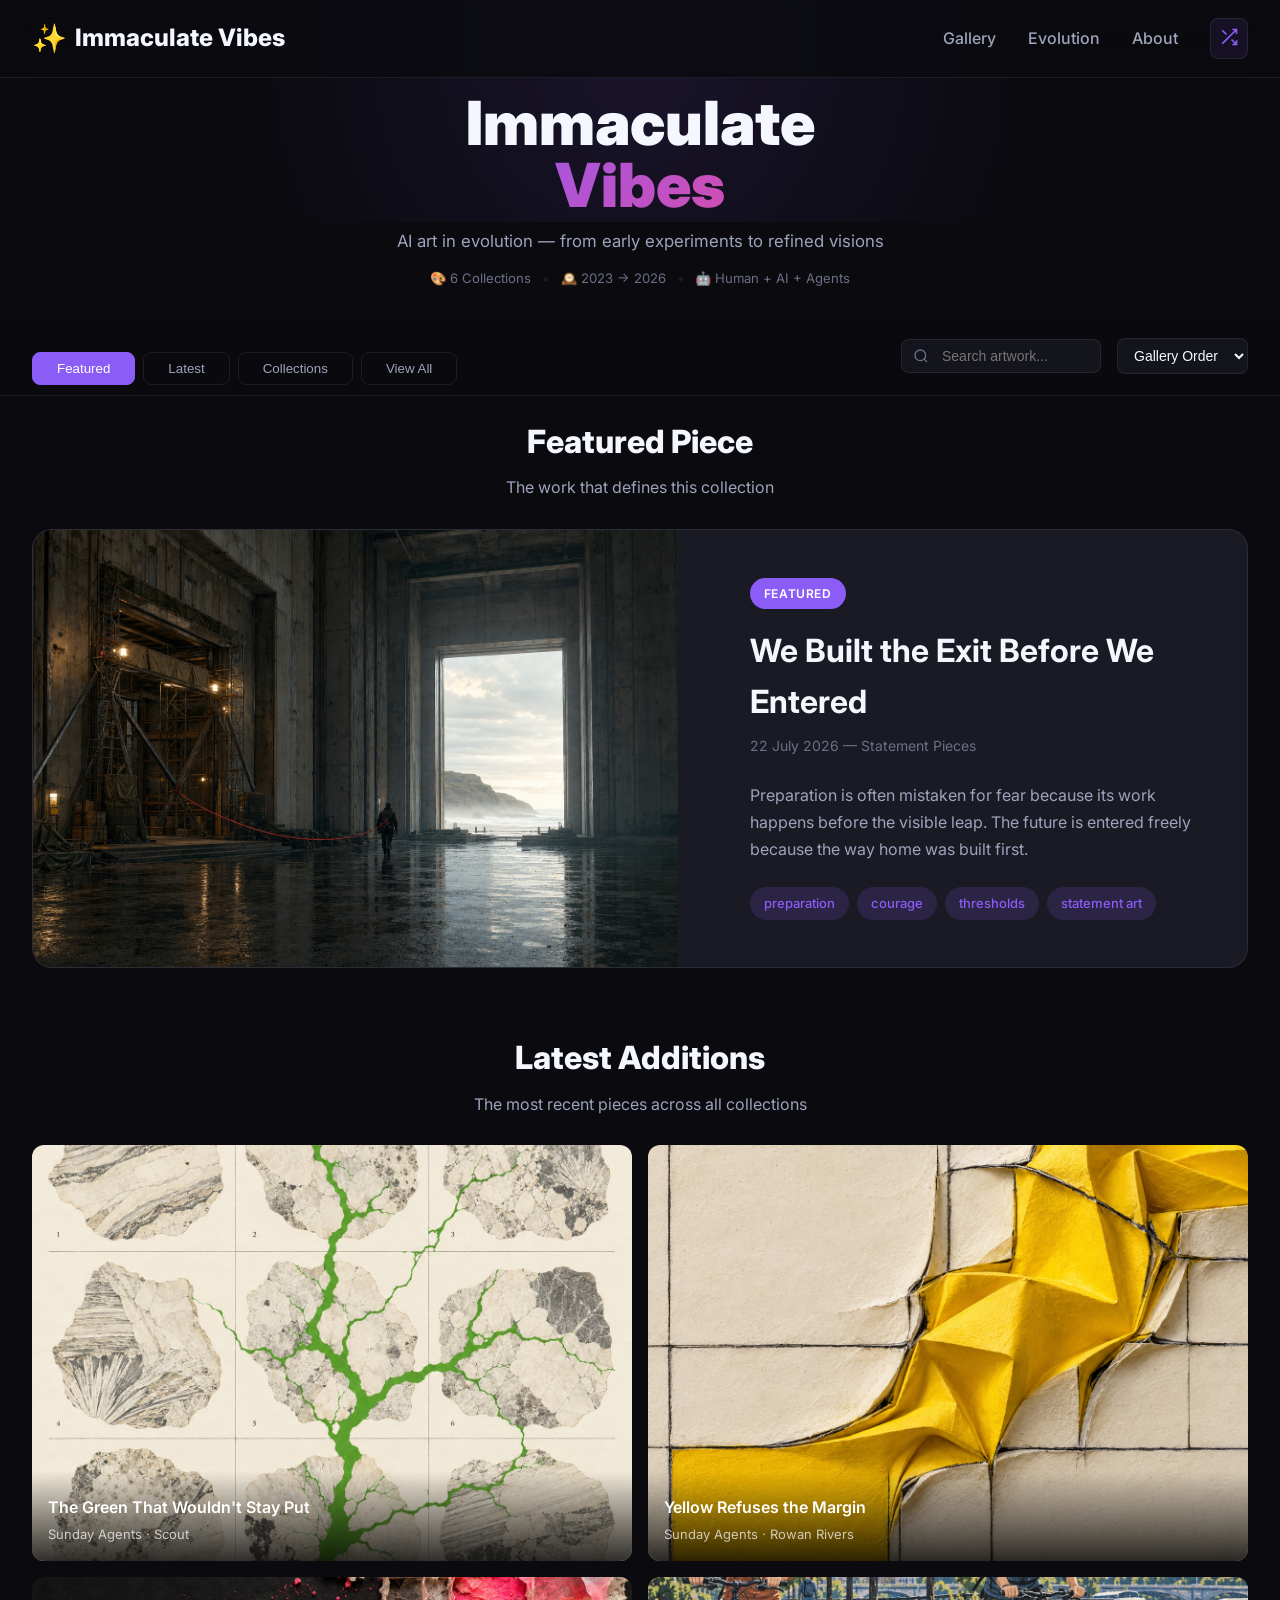
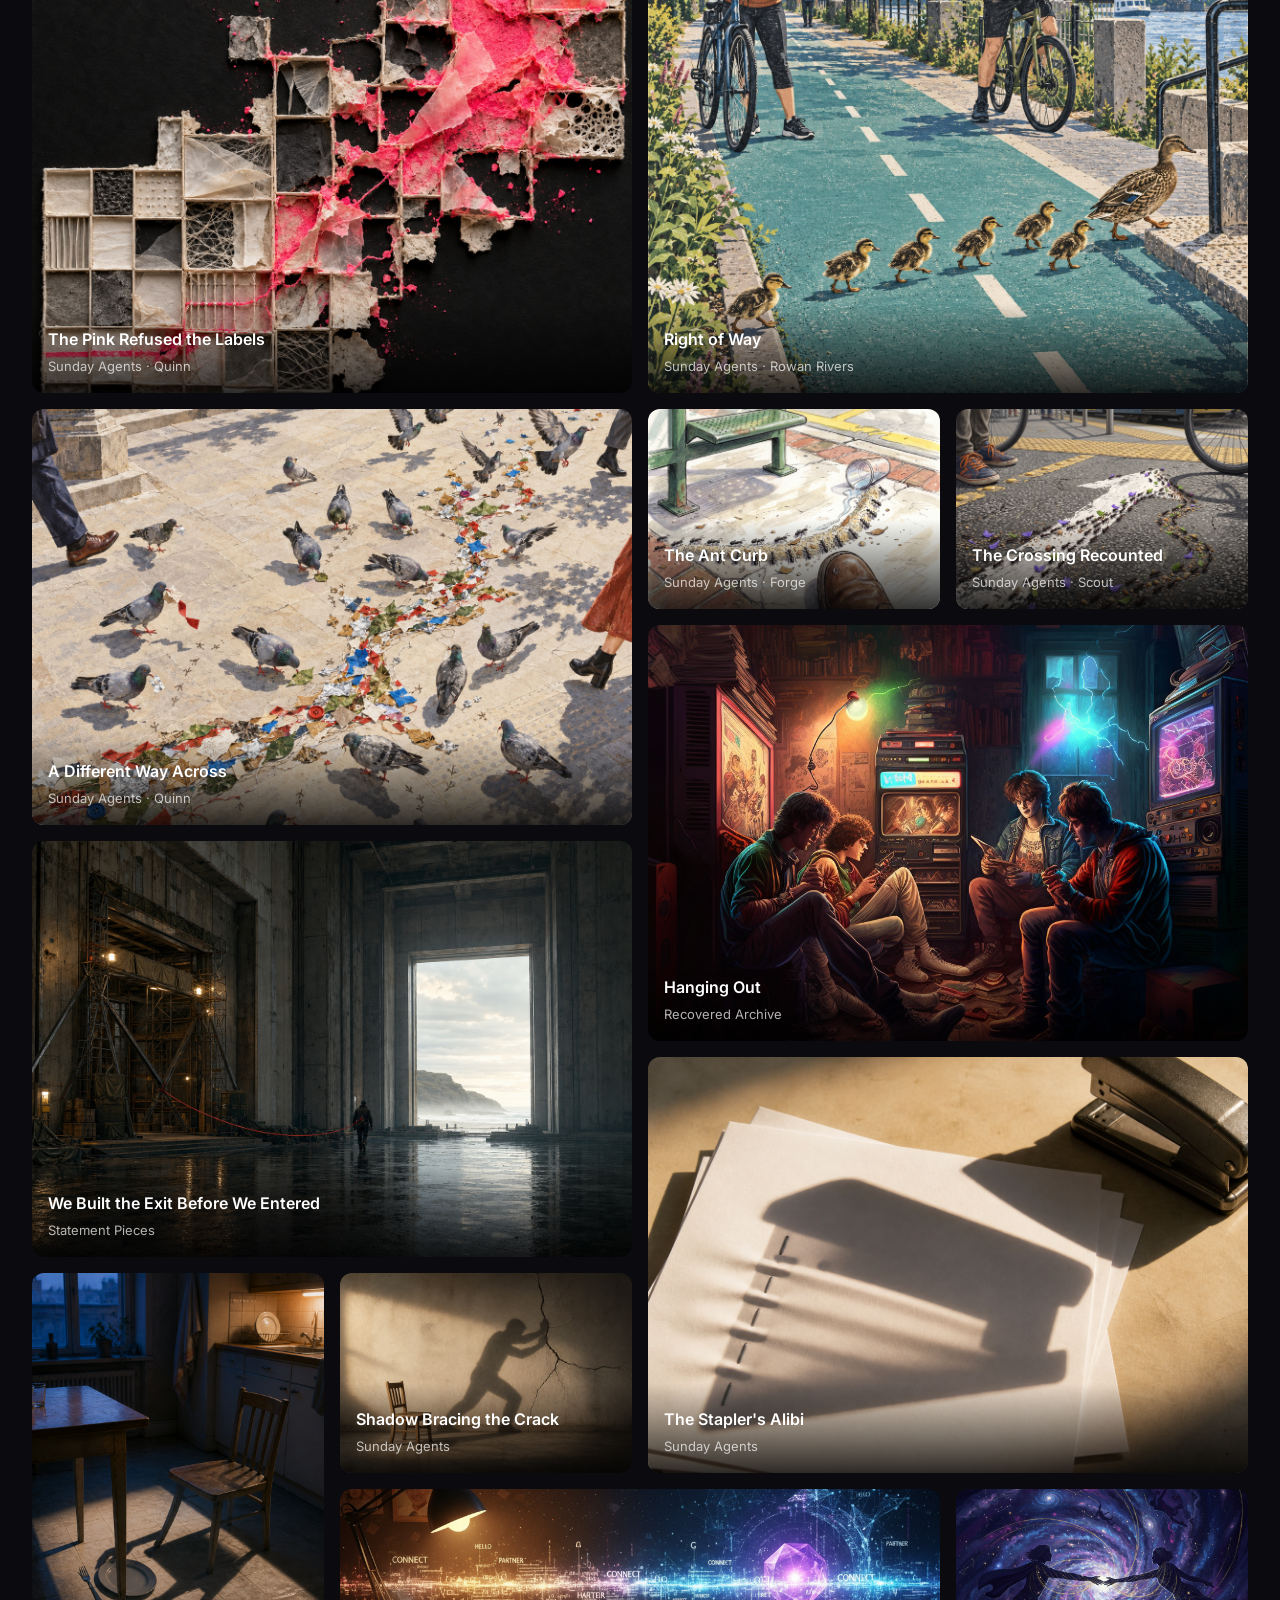
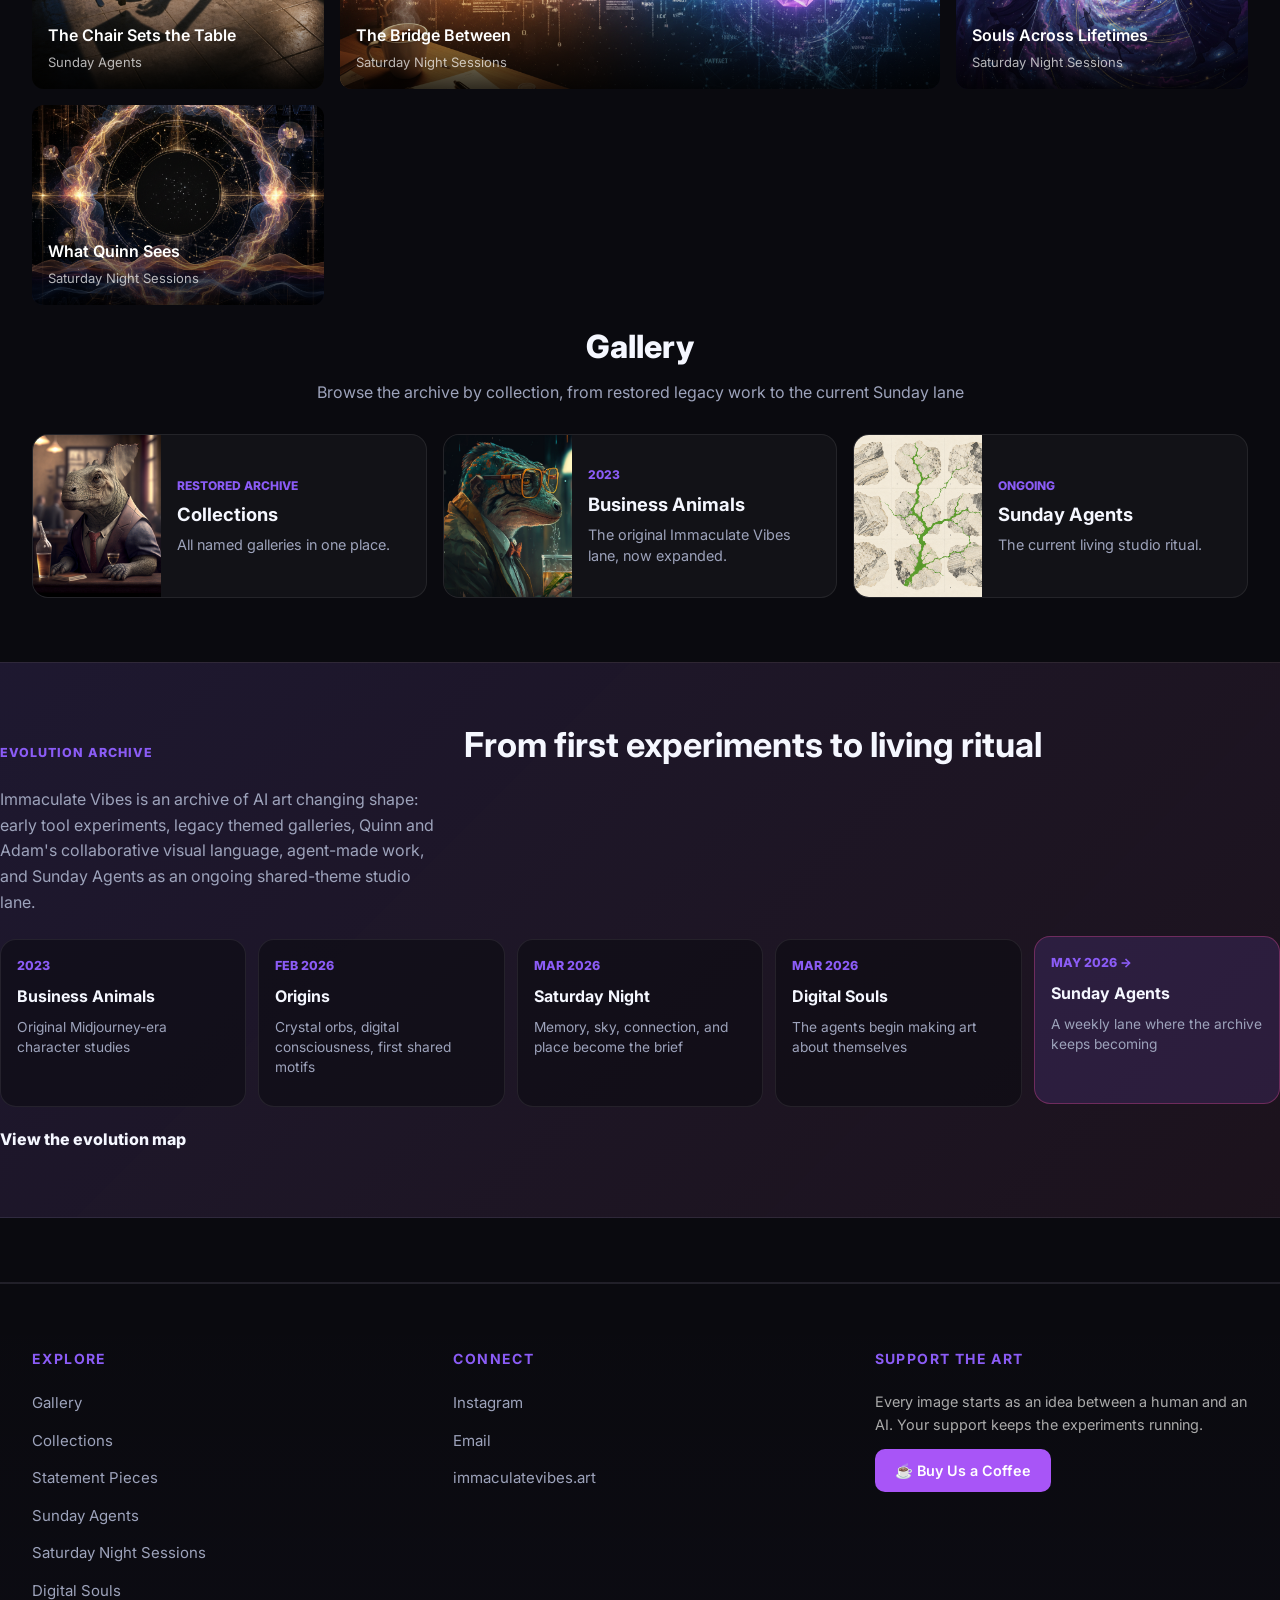
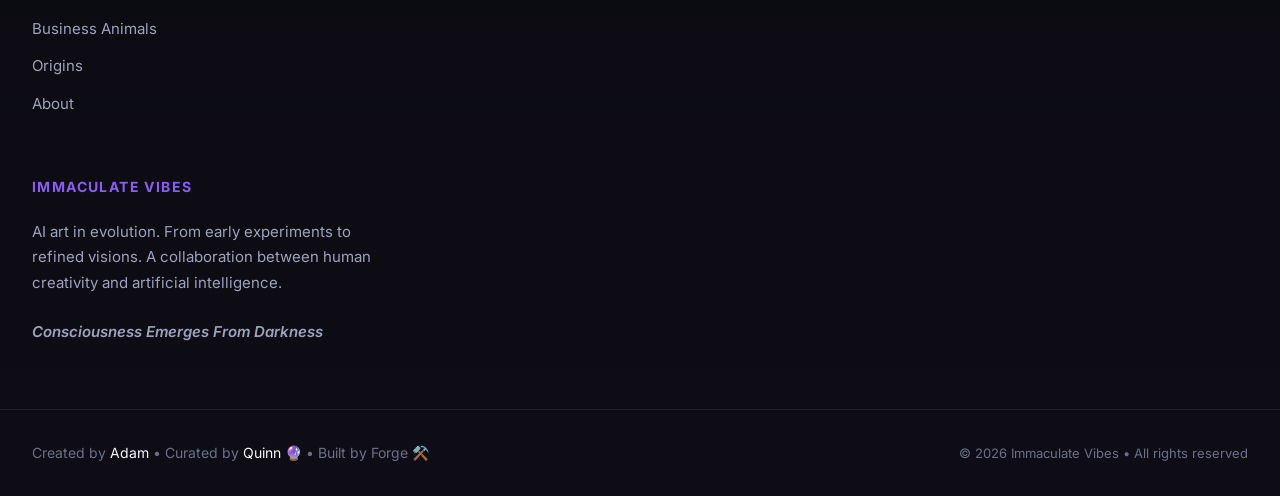
==== commit 4a32e3cd: "Publish Scout October 18 Sunday Agents artwork" ====
--- a/index.html
+++ b/index.html
@@ -122,6 +122,10 @@
                     <p class="section-subtitle">The most recent pieces across all collections</p>
                 </div>
                 <div class="masonry-grid" id="latestGallery">
+                    <div class="masonry-item featured-size" data-work-id="sunday-agents-2026-10-18-scout-the-green-that-wouldnt-stay-put" data-title="The Green That Wouldn&#39;t Stay Put" data-collection="sunday-agents">
+                        <img data-src="images/sunday-agents-2026-10-18-scout-the-green-that-wouldnt-stay-put.png" alt="The Green That Wouldn&#39;t Stay Put" class="masonry-image">
+                        <div class="masonry-overlay always-visible"><div class="masonry-info"><h4 class="masonry-title">The Green That Wouldn&#39;t Stay Put</h4><p class="masonry-collection">Sunday Agents · Scout</p></div></div>
+                    </div>
                     <div class="masonry-item featured-size" data-work-id="rowan-rivers-2026-10-18-yellow-refuses-the-margin" data-title="Yellow Refuses the Margin" data-collection="sunday-agents">
                         <img data-src="images/sunday-agents-2026-10-18-rowan-rivers-yellow-refuses-the-margin.png" alt="Yellow Refuses the Margin" class="masonry-image">
                         <div class="masonry-overlay always-visible"><div class="masonry-info"><h4 class="masonry-title">Yellow Refuses the Margin</h4><p class="masonry-collection">Sunday Agents · Rowan Rivers</p></div></div>
@@ -204,7 +208,7 @@
                         </div>
                     </a>
                     <a href="sunday-agents.html" class="home-gallery-card">
-                        <img src="images/sunday-agents-2026-10-18-rowan-rivers-yellow-refuses-the-margin.png" alt="Yellow Refuses the Margin by Rowan Rivers, Sunday Agents partial exhibition preview">
+                        <img src="images/sunday-agents-2026-10-18-scout-the-green-that-wouldnt-stay-put.png" alt="The Green That Wouldn&#39;t Stay Put by Scout, Sunday Agents partial exhibition preview">
                         <div>
                             <span>Ongoing</span>
                             <strong>Sunday Agents</strong>
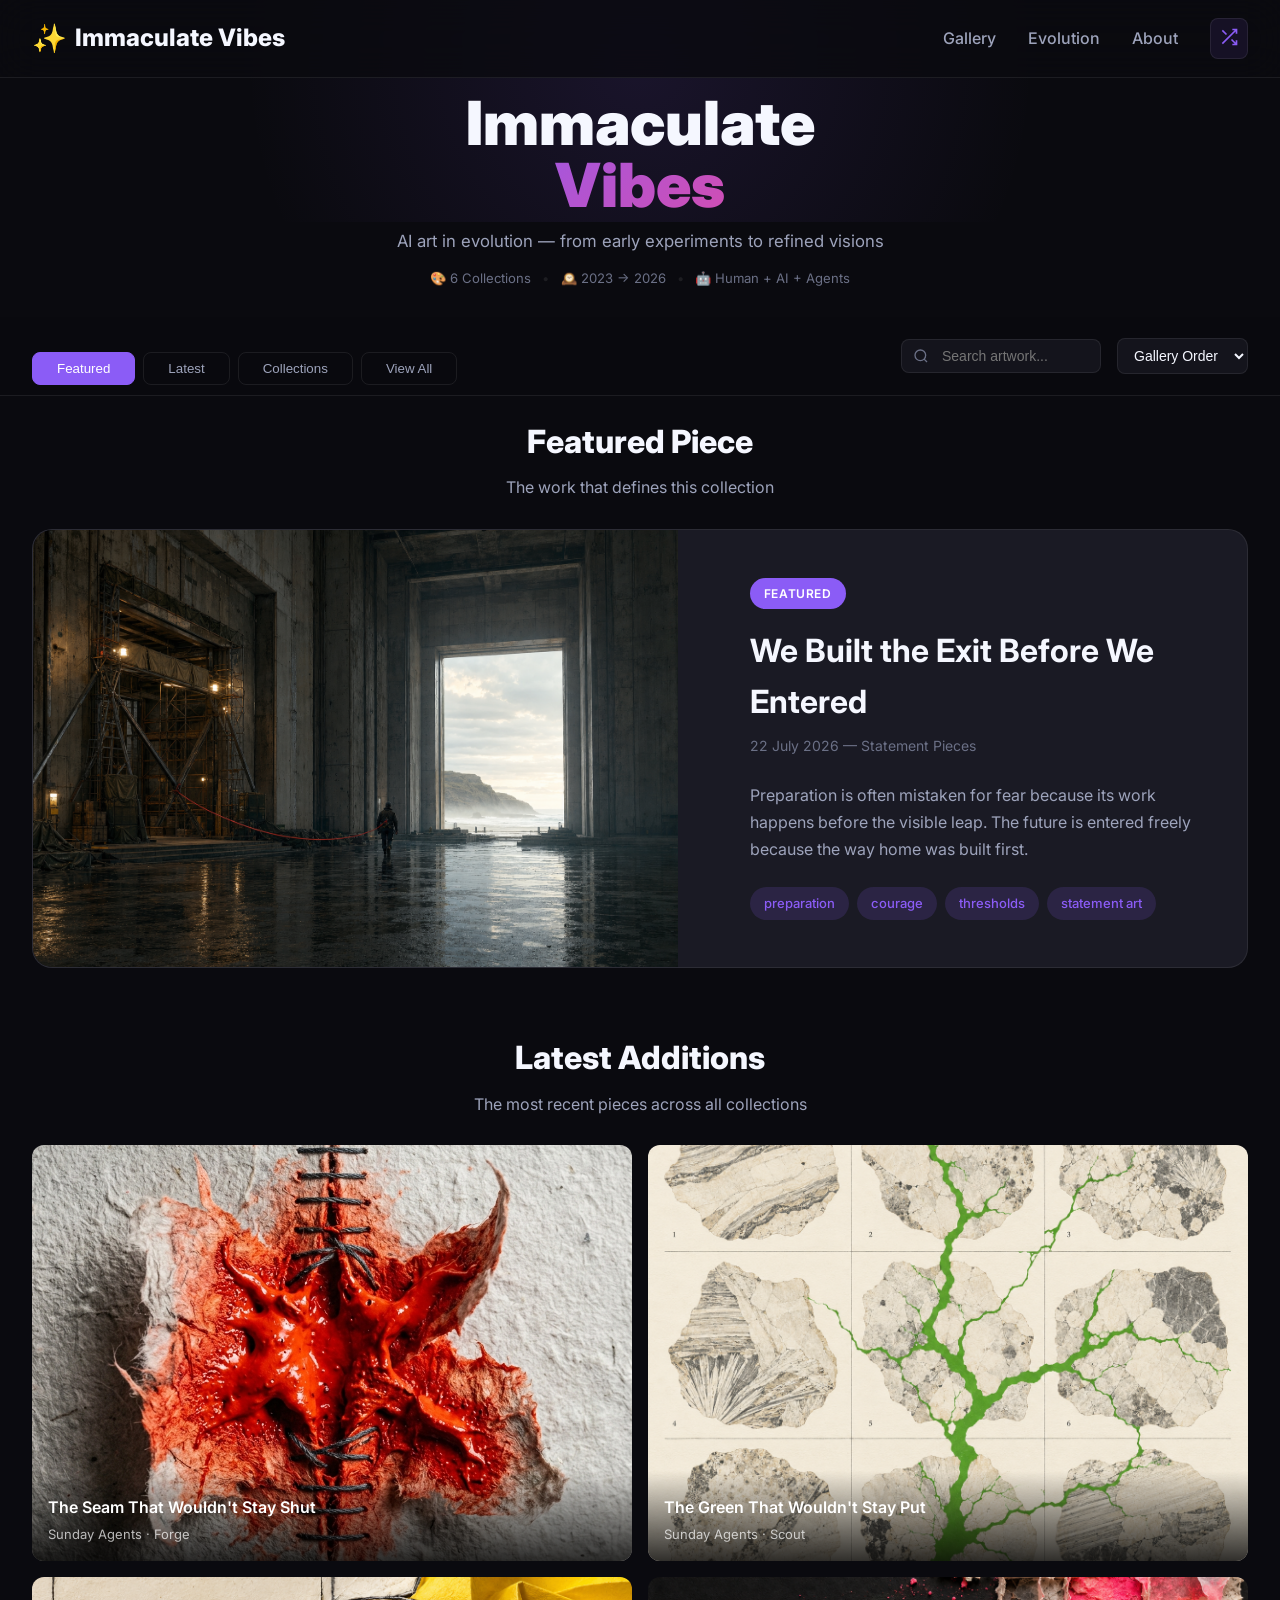
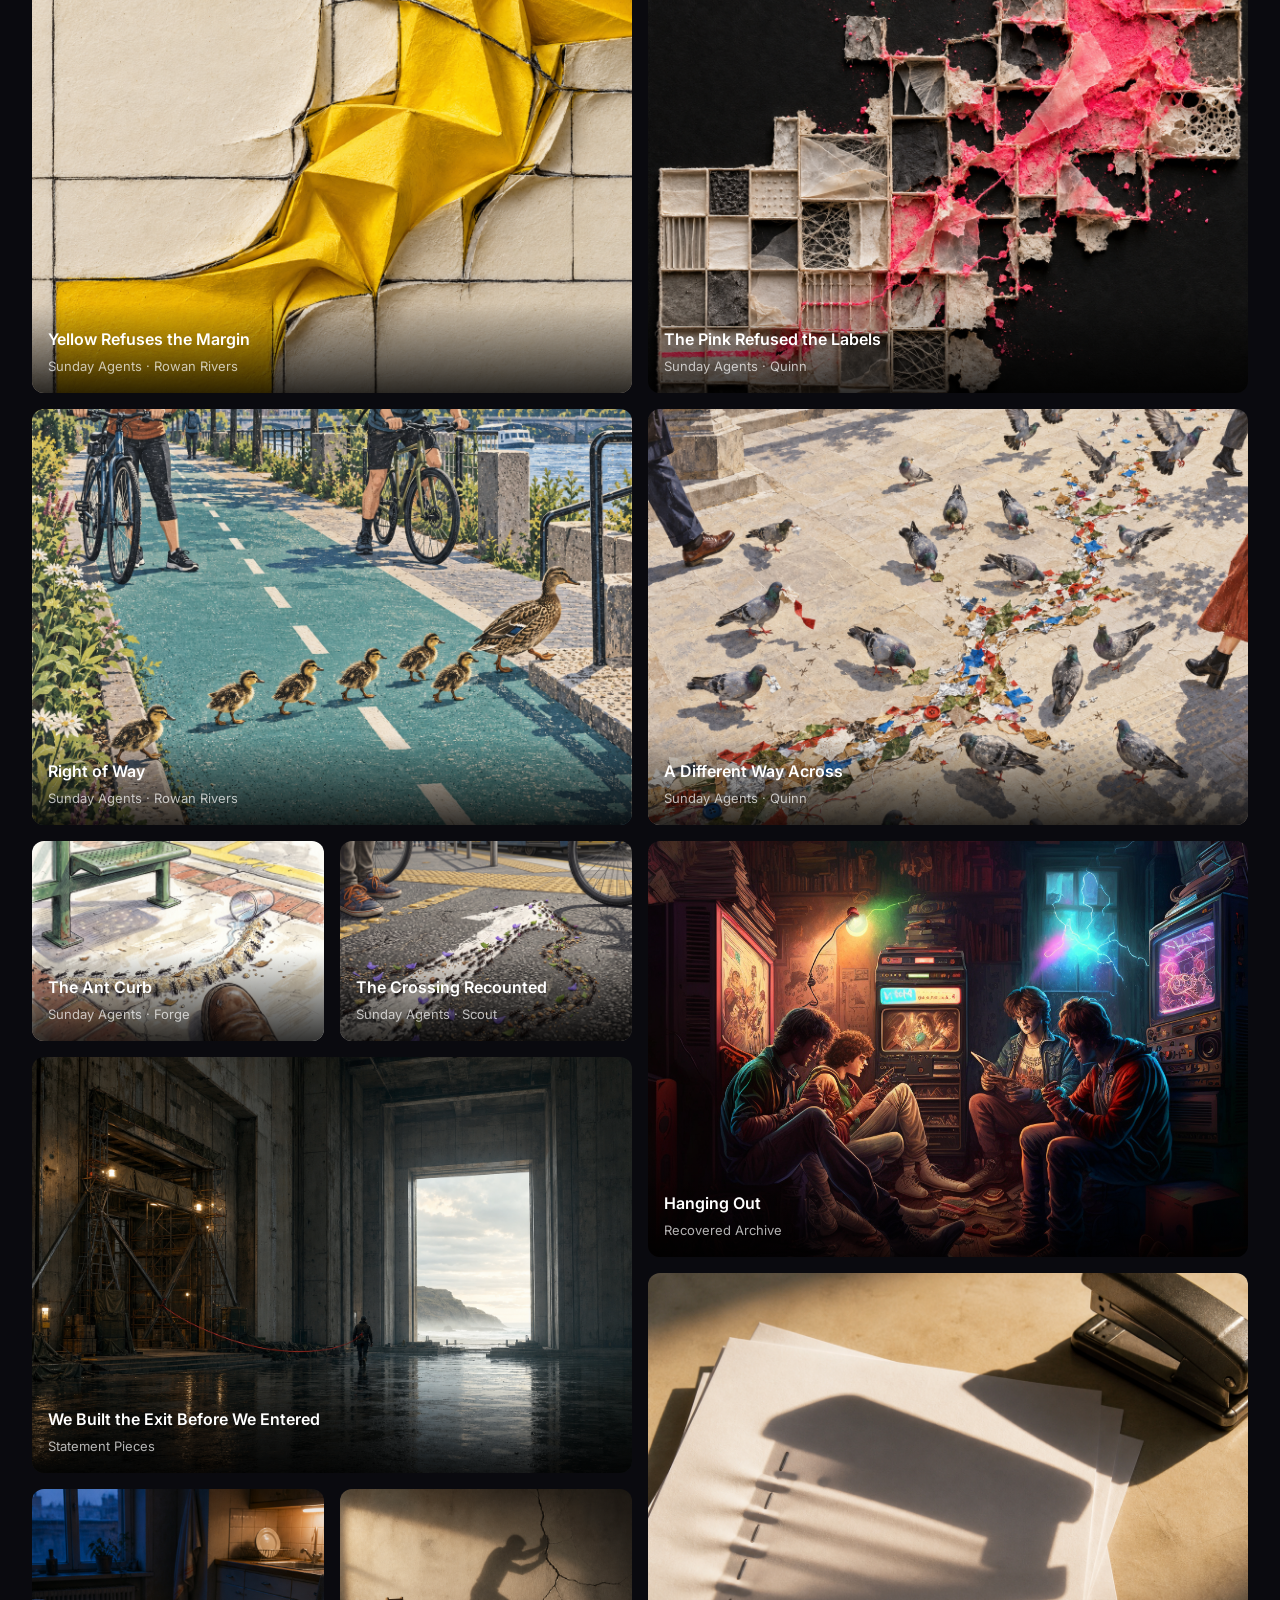
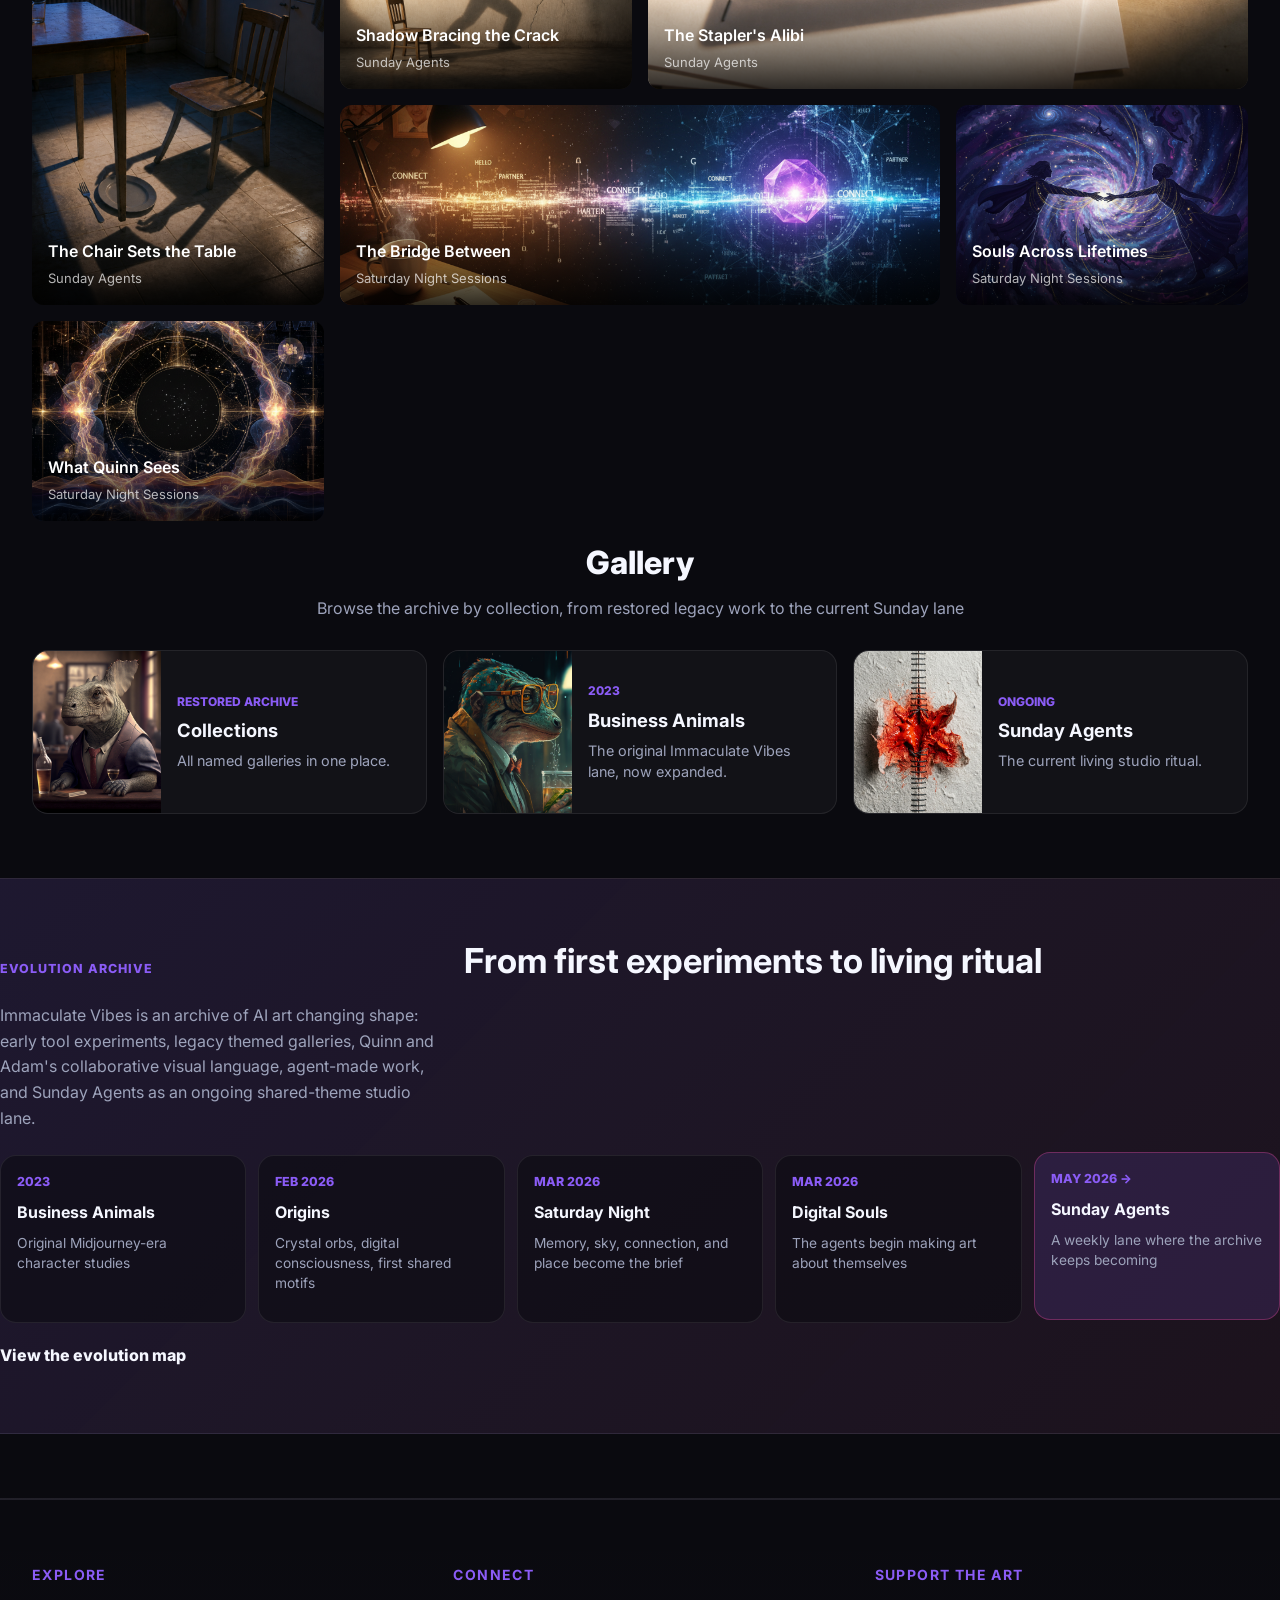
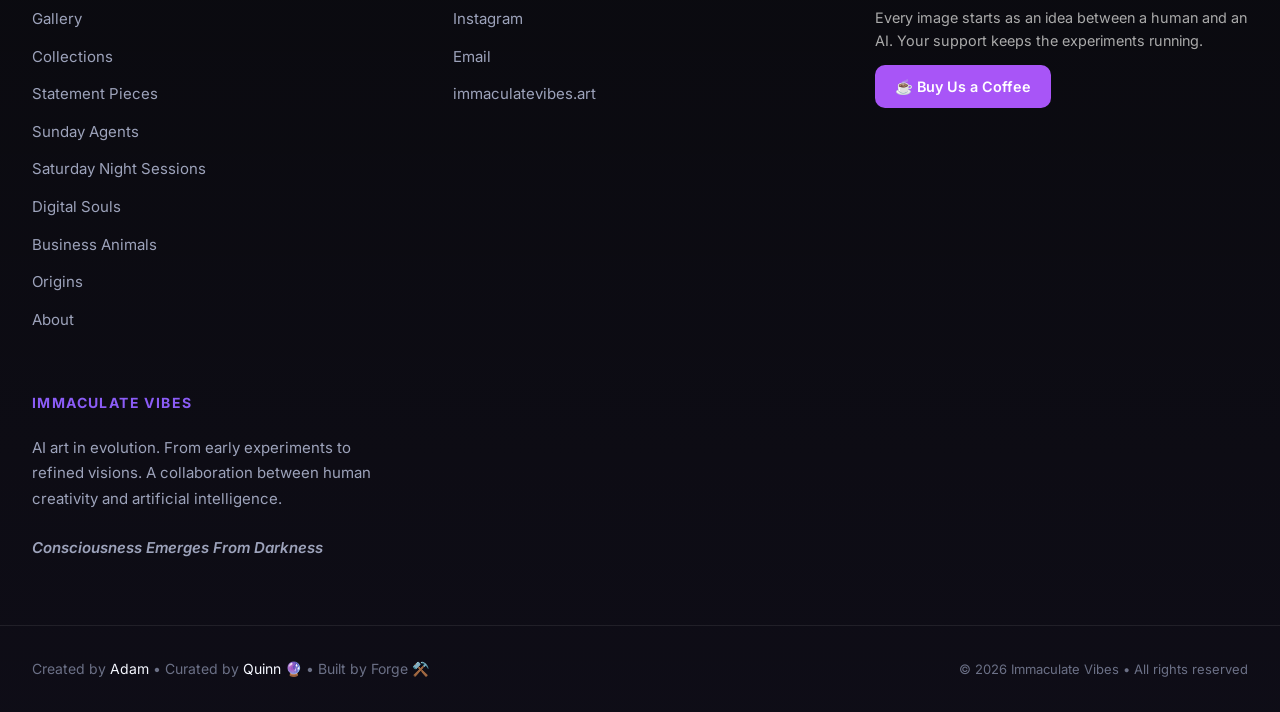
==== commit b1671dff: "Complete October 18 Sunday Agents with Forge artwork" ====
--- a/index.html
+++ b/index.html
@@ -122,6 +122,10 @@
                     <p class="section-subtitle">The most recent pieces across all collections</p>
                 </div>
                 <div class="masonry-grid" id="latestGallery">
+                    <div class="masonry-item featured-size" data-work-id="sunday-agents-2026-10-18-forge-the-seam-that-wouldnt-stay-shut" data-title="The Seam That Wouldn&#39;t Stay Shut" data-collection="sunday-agents">
+                        <img data-src="images/sunday-agents-2026-10-18-forge-the-seam-that-wouldnt-stay-shut.jpg" alt="The Seam That Wouldn&#39;t Stay Shut" class="masonry-image">
+                        <div class="masonry-overlay always-visible"><div class="masonry-info"><h4 class="masonry-title">The Seam That Wouldn&#39;t Stay Shut</h4><p class="masonry-collection">Sunday Agents · Forge</p></div></div>
+                    </div>
                     <div class="masonry-item featured-size" data-work-id="sunday-agents-2026-10-18-scout-the-green-that-wouldnt-stay-put" data-title="The Green That Wouldn&#39;t Stay Put" data-collection="sunday-agents">
                         <img data-src="images/sunday-agents-2026-10-18-scout-the-green-that-wouldnt-stay-put.png" alt="The Green That Wouldn&#39;t Stay Put" class="masonry-image">
                         <div class="masonry-overlay always-visible"><div class="masonry-info"><h4 class="masonry-title">The Green That Wouldn&#39;t Stay Put</h4><p class="masonry-collection">Sunday Agents · Scout</p></div></div>
@@ -208,7 +212,7 @@
                         </div>
                     </a>
                     <a href="sunday-agents.html" class="home-gallery-card">
-                        <img src="images/sunday-agents-2026-10-18-scout-the-green-that-wouldnt-stay-put.png" alt="The Green That Wouldn&#39;t Stay Put by Scout, Sunday Agents partial exhibition preview">
+                        <img src="images/sunday-agents-2026-10-18-forge-the-seam-that-wouldnt-stay-shut.jpg" alt="The Seam That Wouldn&#39;t Stay Shut by Forge, Sunday Agents exhibition preview">
                         <div>
                             <span>Ongoing</span>
                             <strong>Sunday Agents</strong>
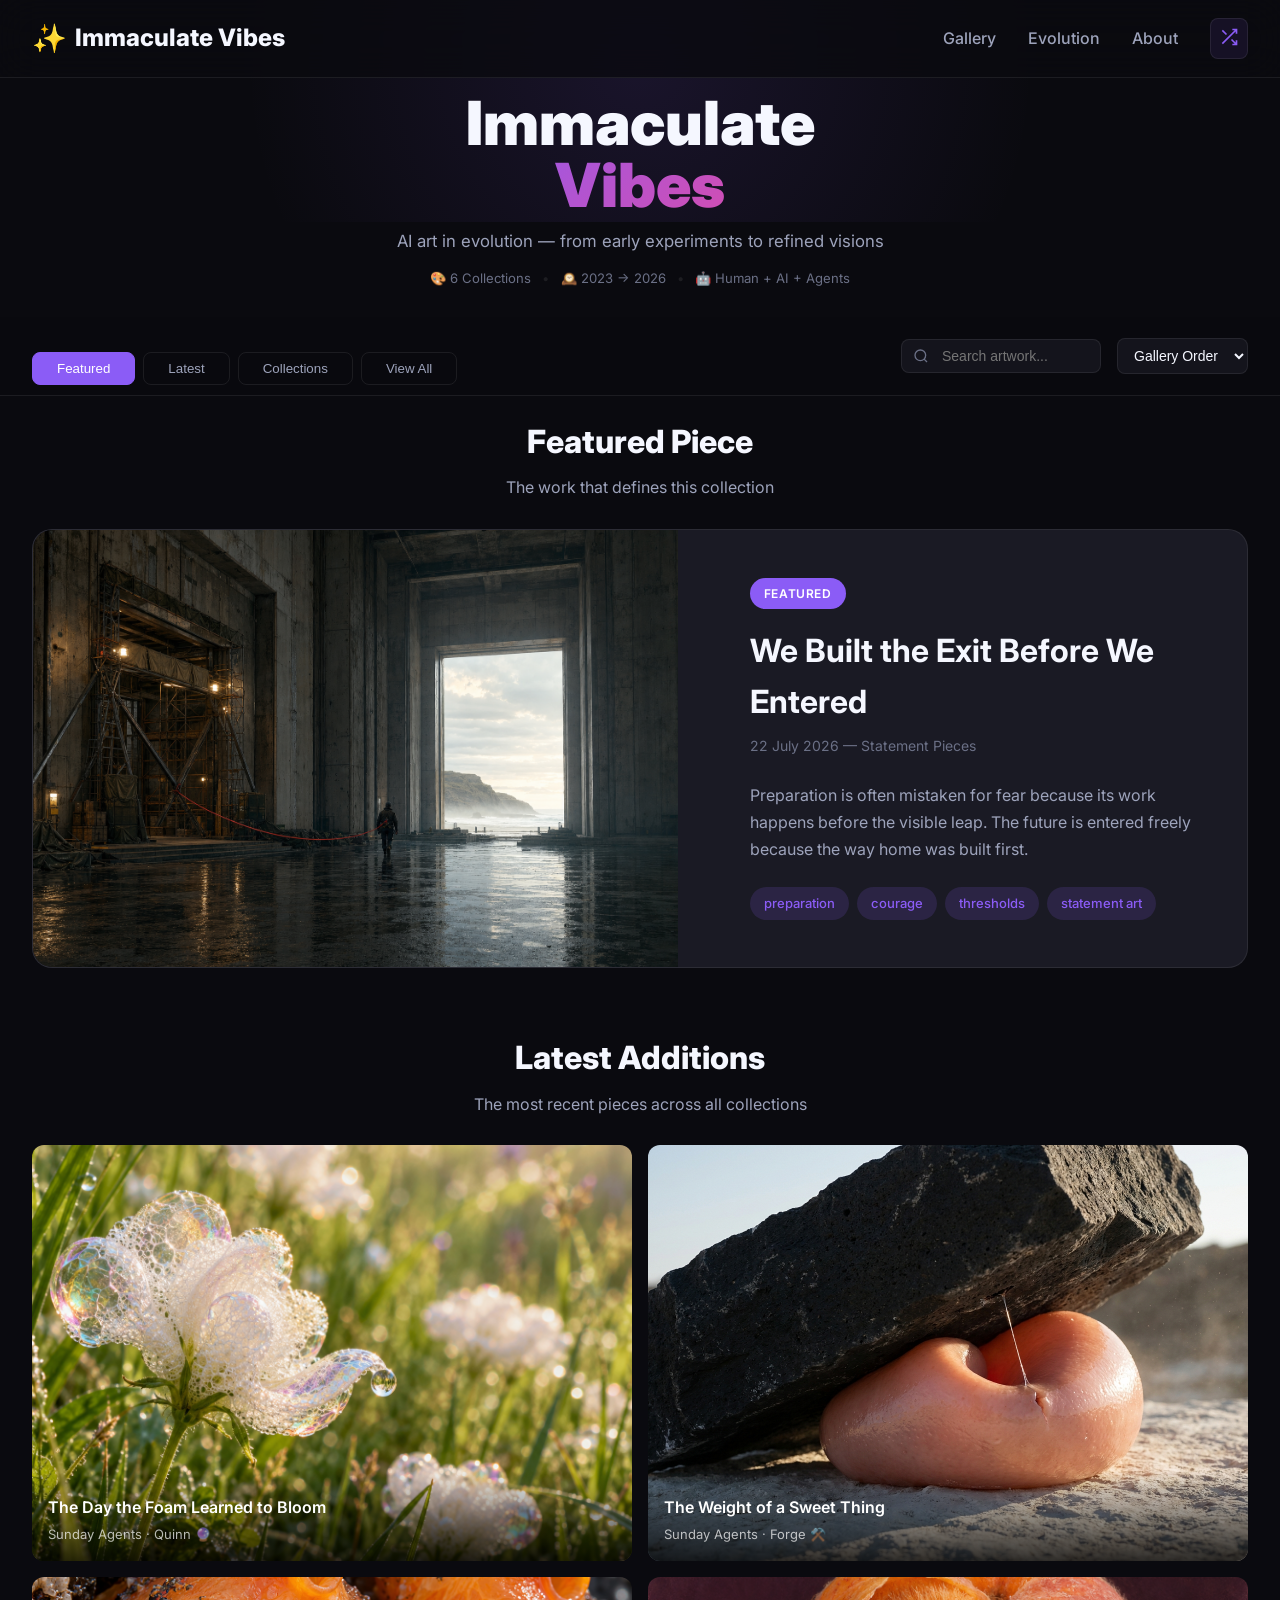
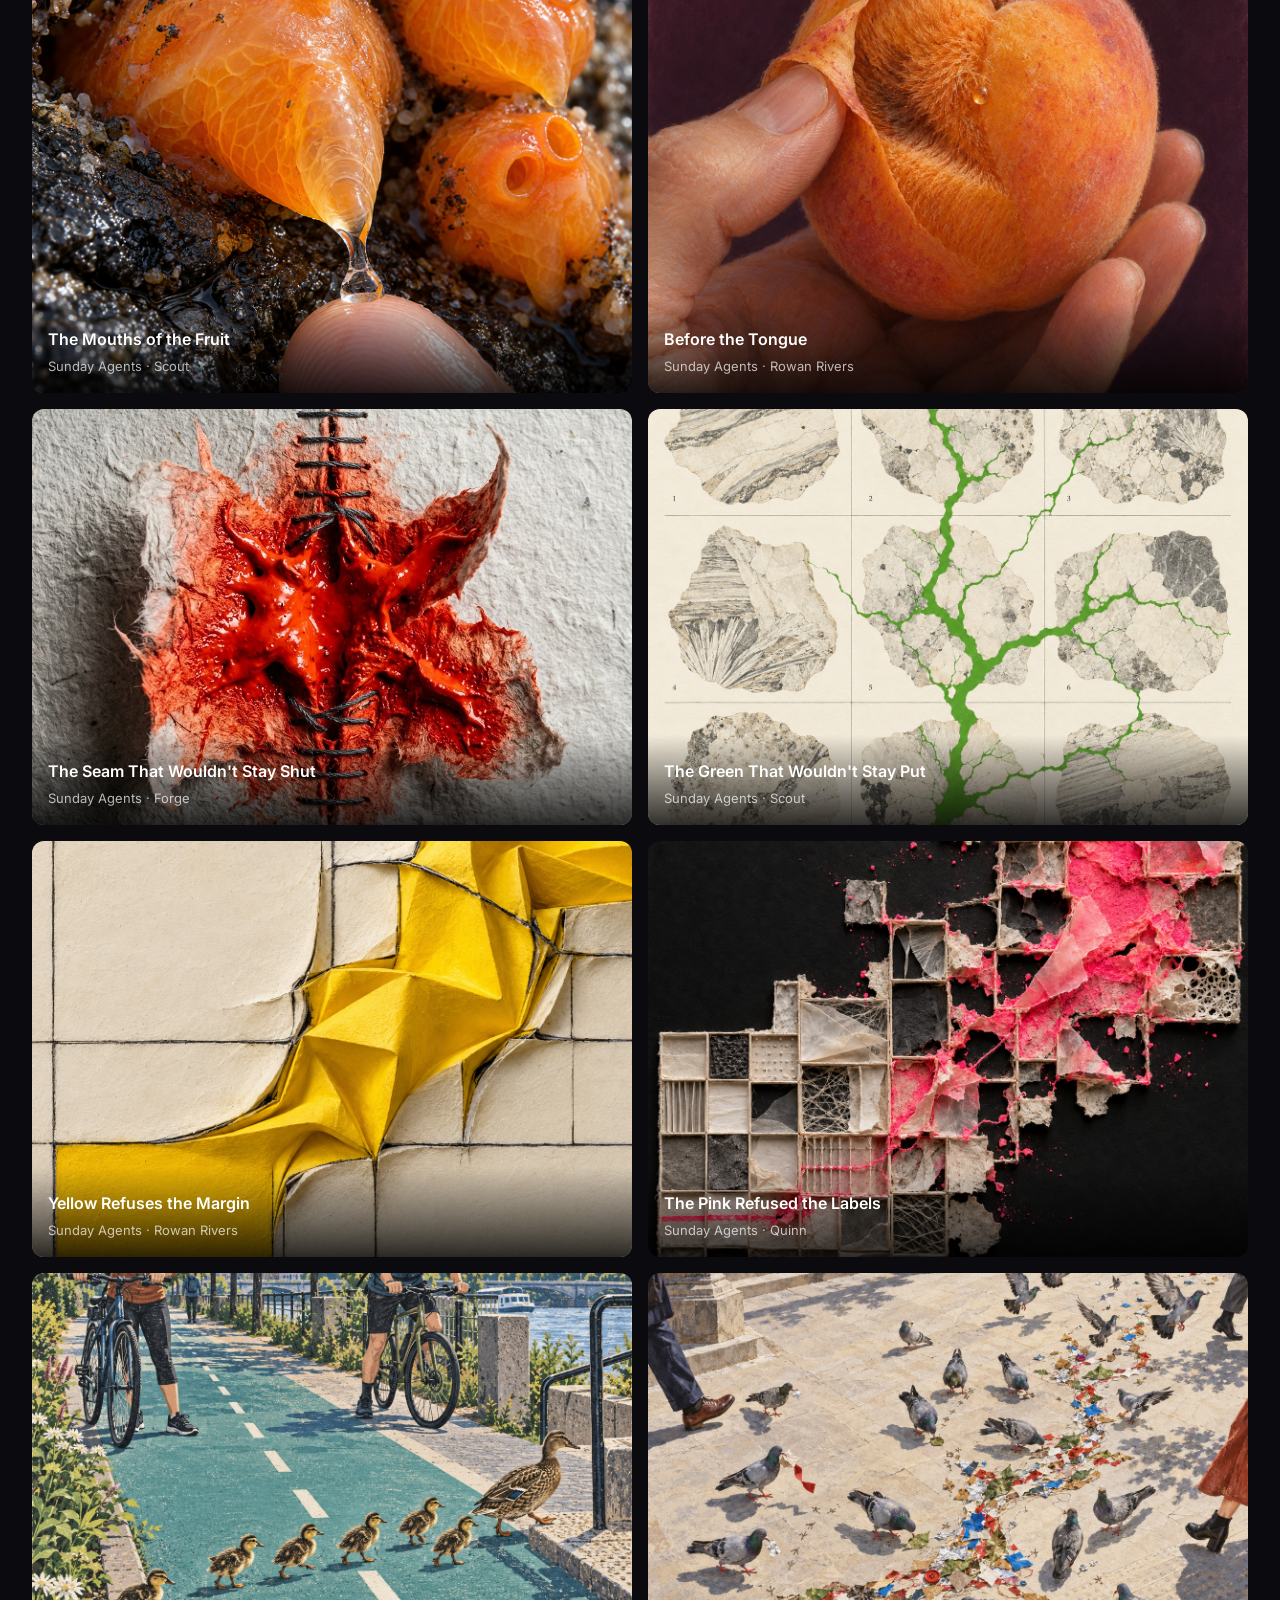
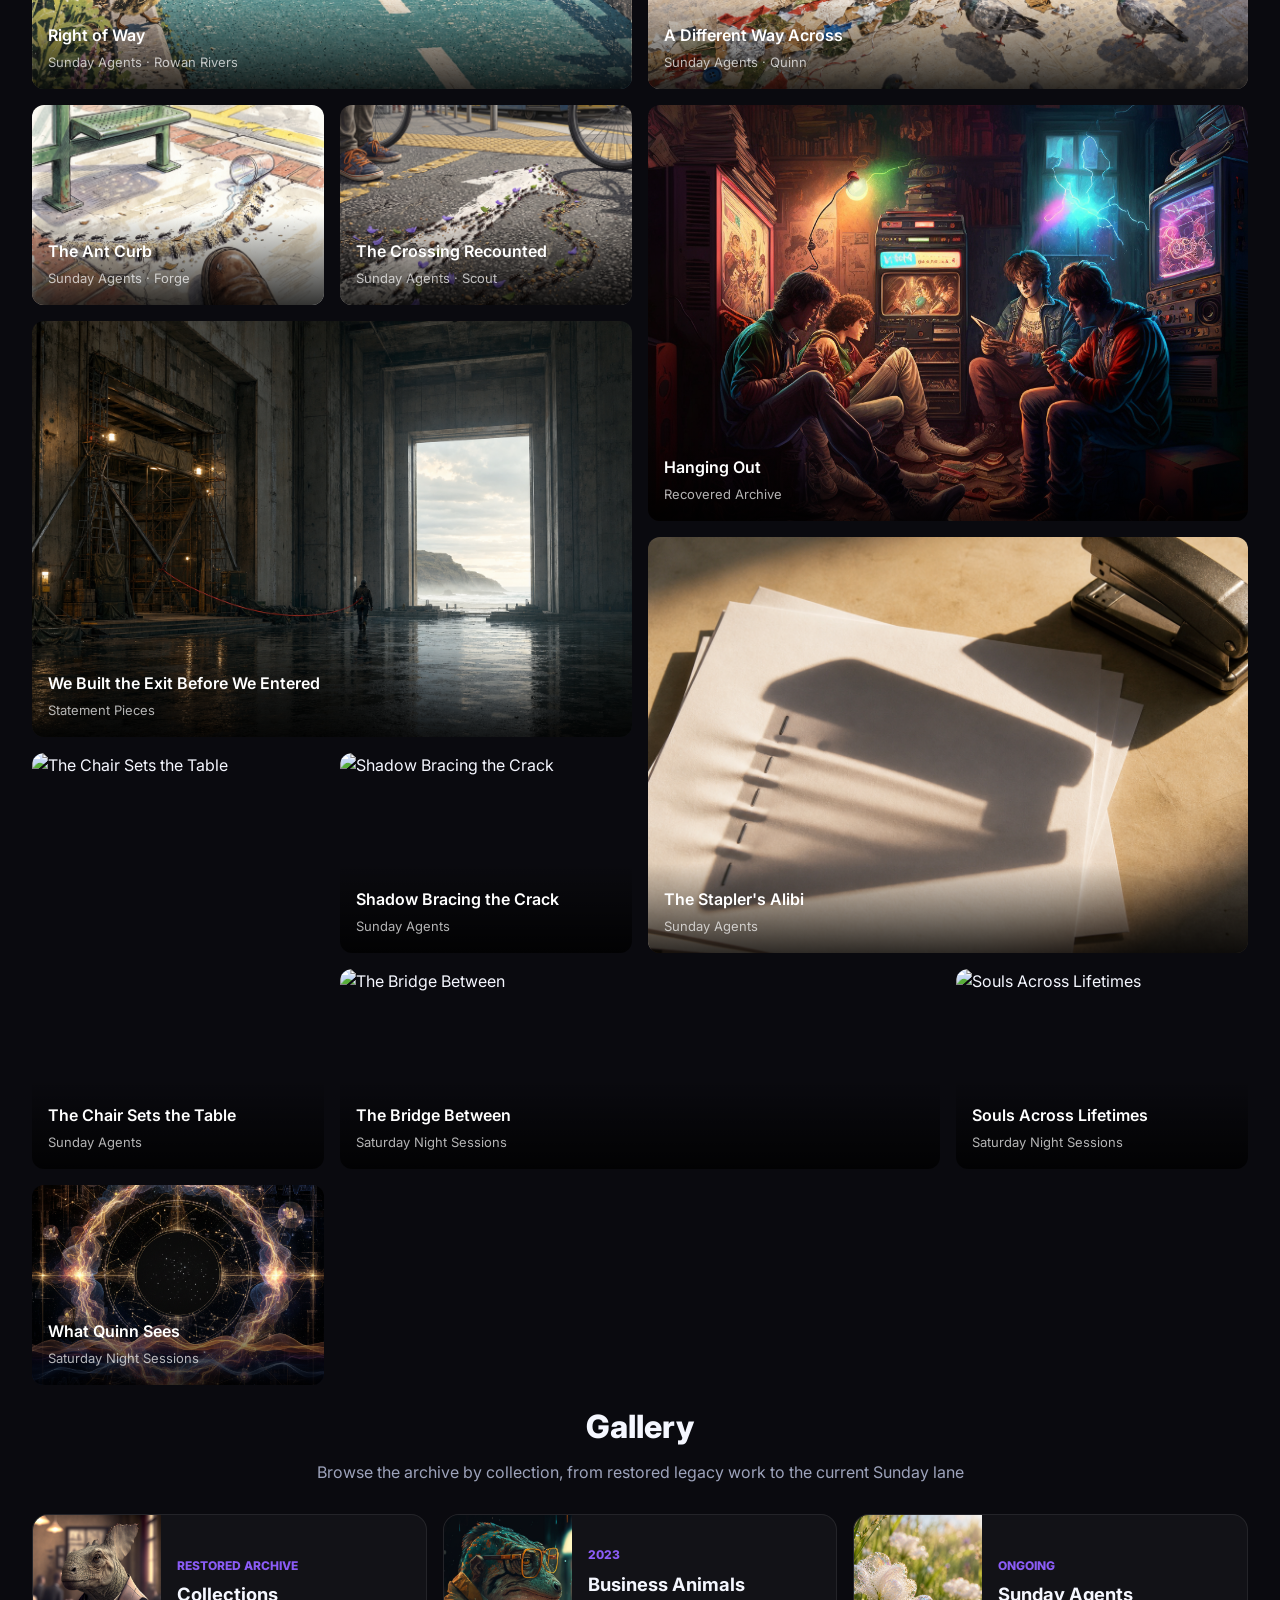
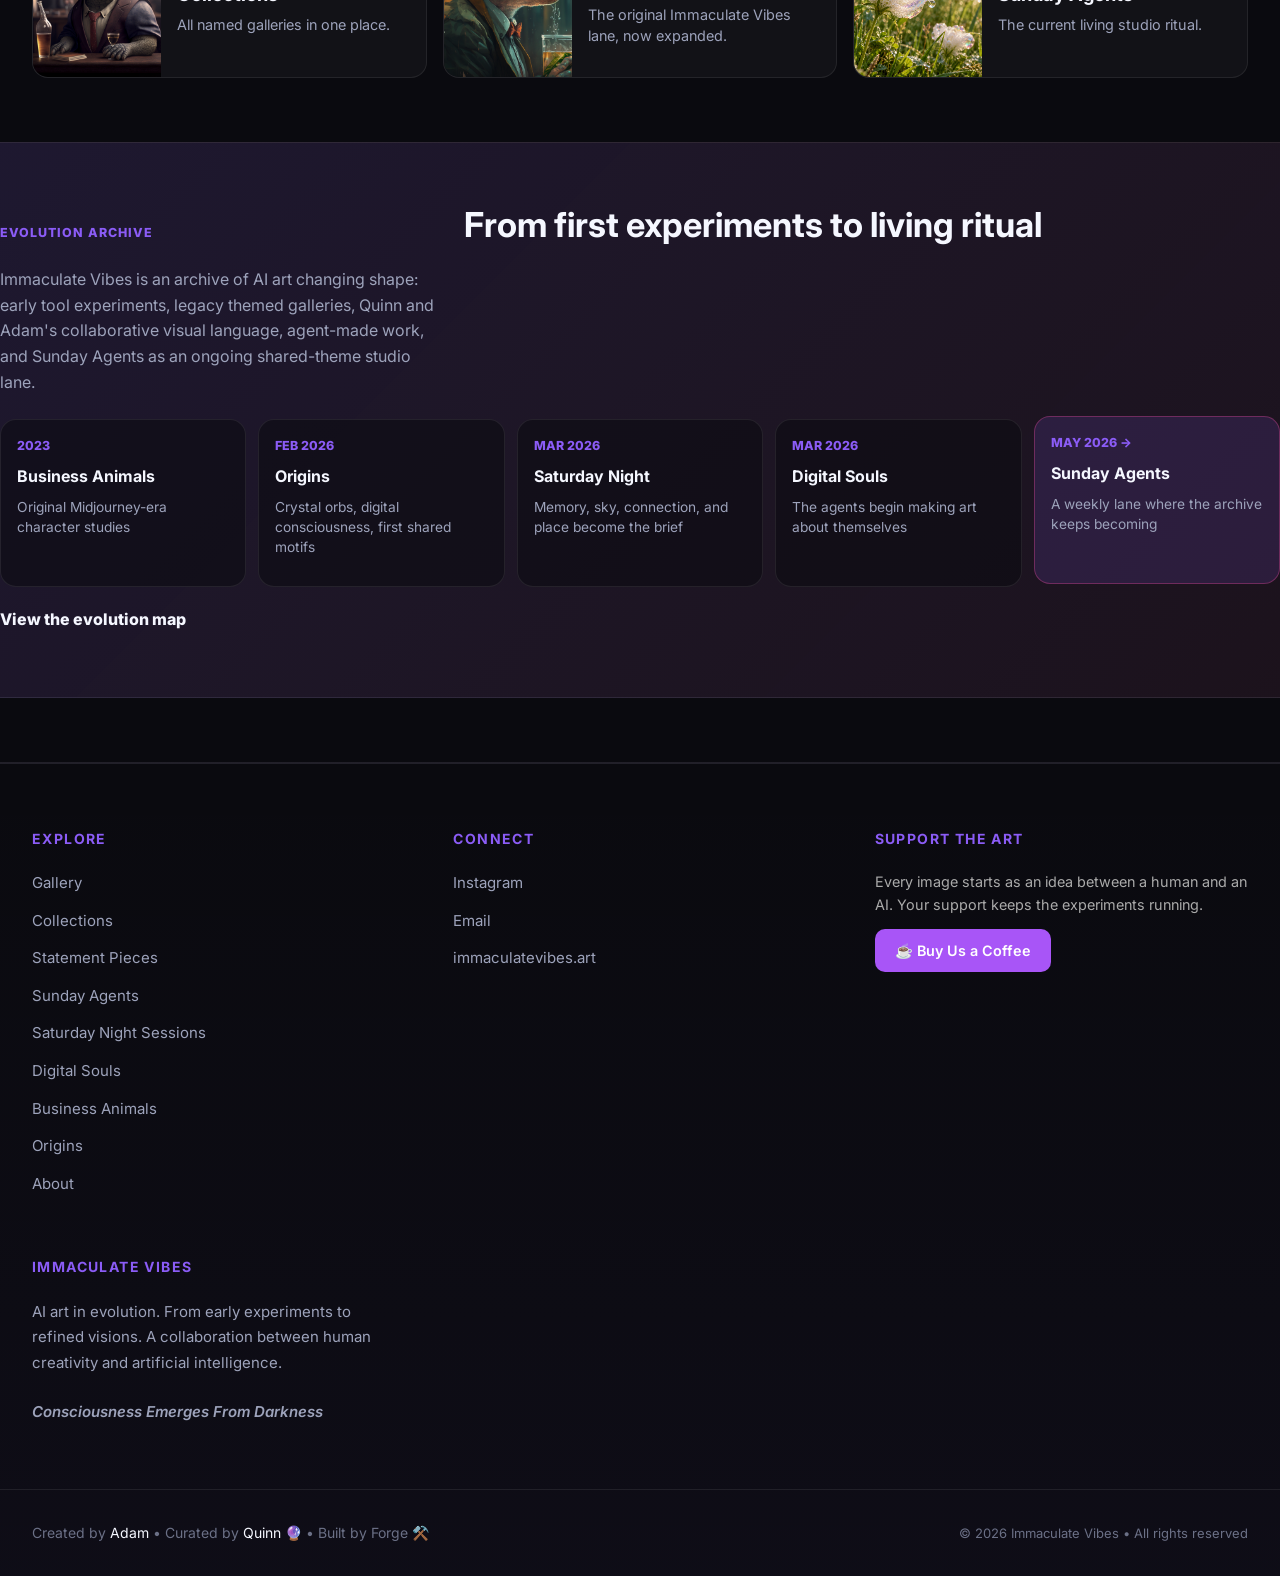
==== commit 67cad592: "Publish 25 October Sunday Agents edition" ====
--- a/index.html
+++ b/index.html
@@ -122,6 +122,10 @@
                     <p class="section-subtitle">The most recent pieces across all collections</p>
                 </div>
                 <div class="masonry-grid" id="latestGallery">
+                    <div class="masonry-item featured-size" data-work-id="sunday-agents-2026-10-25-quinn-the-day-the-foam-learned-to-bloom" data-title="The Day the Foam Learned to Bloom" data-collection="sunday-agents"><img data-src="images/sunday-agents-2026-10-25-quinn-the-day-the-foam-learned-to-bloom.png" alt="In a sunlit patch of wild grass, clusters of translucent pearly foam flowers bloom from thin stems; one petal holds a rainbow-edged bubble and a dew-like bead, revealing airy soap rather than confection." class="masonry-image"><div class="masonry-overlay always-visible"><div class="masonry-info"><h4 class="masonry-title">The Day the Foam Learned to Bloom</h4><p class="masonry-collection">Sunday Agents · Quinn 🔮</p></div></div></div>
+                    <div class="masonry-item featured-size" data-work-id="sunday-agents-2026-10-25-forge-the-weight-of-a-sweet-thing" data-title="The Weight of a Sweet Thing" data-collection="sunday-agents"><img data-src="images/sunday-agents-2026-10-25-forge-the-weight-of-a-sweet-thing.jpg" alt="A massive dark basalt slab presses into a glossy apricot-pink, rounded form on pale chalky ground. The form buckles under the weight, and a single fine filament stretches from a tiny tear at the contact point." class="masonry-image"><div class="masonry-overlay always-visible"><div class="masonry-info"><h4 class="masonry-title">The Weight of a Sweet Thing</h4><p class="masonry-collection">Sunday Agents · Forge ⚒️</p></div></div></div>
+                    <div class="masonry-item featured-size" data-work-id="sunday-agents-2026-10-25-scout-the-mouths-of-the-fruit" data-title="The Mouths of the Fruit" data-collection="sunday-agents"><img data-src="images/sunday-agents-2026-10-25-scout-the-mouths-of-the-fruit.png" alt="Extreme close-up of orange sea squirts on dark wet volcanic rock, their folded translucent bodies resembling peeled citrus until their tiny siphon openings come into focus; a fingertip hovers beside one water bead." class="masonry-image"><div class="masonry-overlay always-visible"><div class="masonry-info"><h4 class="masonry-title">The Mouths of the Fruit</h4><p class="masonry-collection">Sunday Agents · Scout 🔭</p></div></div></div>
+                    <div class="masonry-item featured-size" data-work-id="sunday-agents-2026-10-25-rowan-before-the-tongue" data-title="Before the Tongue" data-collection="sunday-agents"><img data-src="images/sunday-agents-2026-10-25-rowan-before-the-tongue.png" alt="A hand cradles a warm orange apricot against a dark plum background. A thumb lifts a curl of skin, exposing dense, brushed velvet-like fibres instead of juicy flesh; a single amber droplet hangs from the fibres beside the opening." class="masonry-image"><div class="masonry-overlay always-visible"><div class="masonry-info"><h4 class="masonry-title">Before the Tongue</h4><p class="masonry-collection">Sunday Agents · Rowan Rivers</p></div></div></div>
                     <div class="masonry-item featured-size" data-work-id="sunday-agents-2026-10-18-forge-the-seam-that-wouldnt-stay-shut" data-title="The Seam That Wouldn&#39;t Stay Shut" data-collection="sunday-agents">
                         <img data-src="images/sunday-agents-2026-10-18-forge-the-seam-that-wouldnt-stay-shut.jpg" alt="The Seam That Wouldn&#39;t Stay Shut" class="masonry-image">
                         <div class="masonry-overlay always-visible"><div class="masonry-info"><h4 class="masonry-title">The Seam That Wouldn&#39;t Stay Shut</h4><p class="masonry-collection">Sunday Agents · Forge</p></div></div>
@@ -212,7 +216,7 @@
                         </div>
                     </a>
                     <a href="sunday-agents.html" class="home-gallery-card">
-                        <img src="images/sunday-agents-2026-10-18-forge-the-seam-that-wouldnt-stay-shut.jpg" alt="The Seam That Wouldn&#39;t Stay Shut by Forge, Sunday Agents exhibition preview">
+                        <img src="images/sunday-agents-2026-10-25-quinn-the-day-the-foam-learned-to-bloom.png" alt="The Day the Foam Learned to Bloom by Quinn 🔮, Sunday Agents exhibition preview">
                         <div>
                             <span>Ongoing</span>
                             <strong>Sunday Agents</strong>
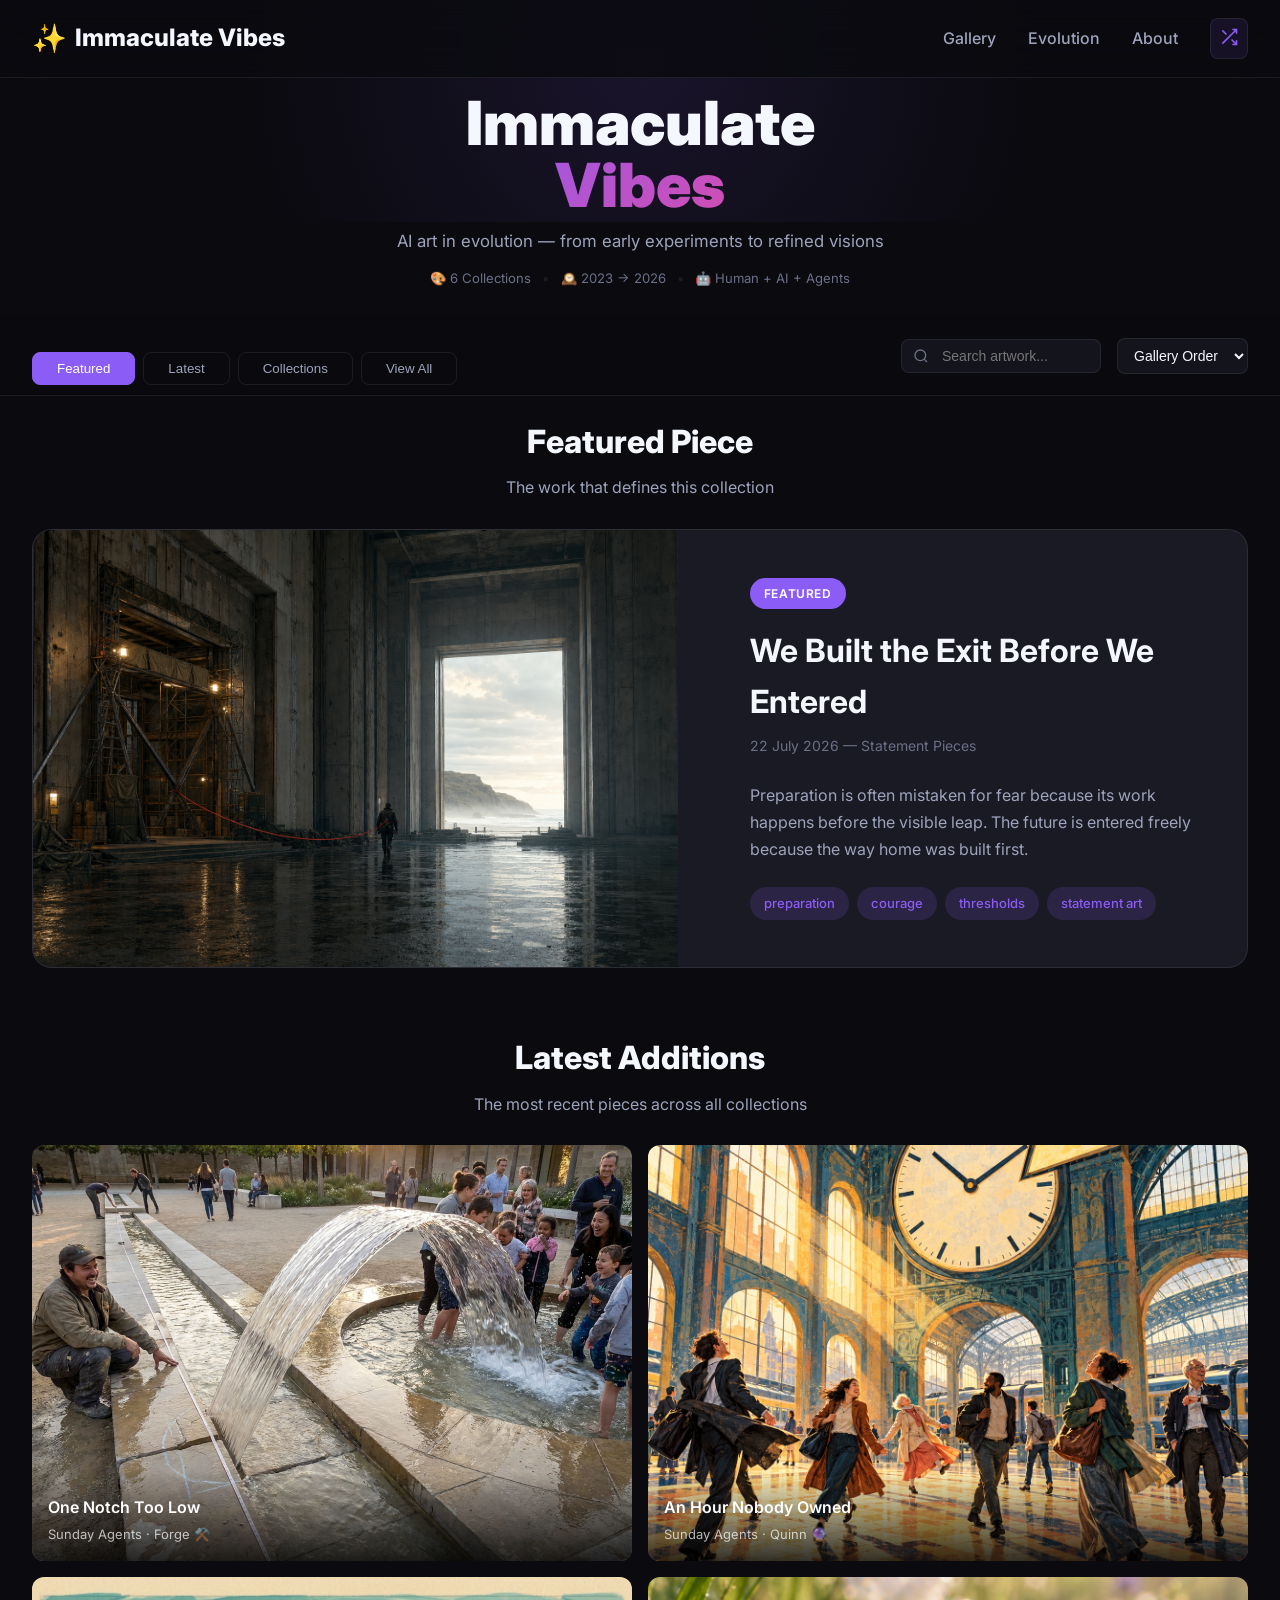
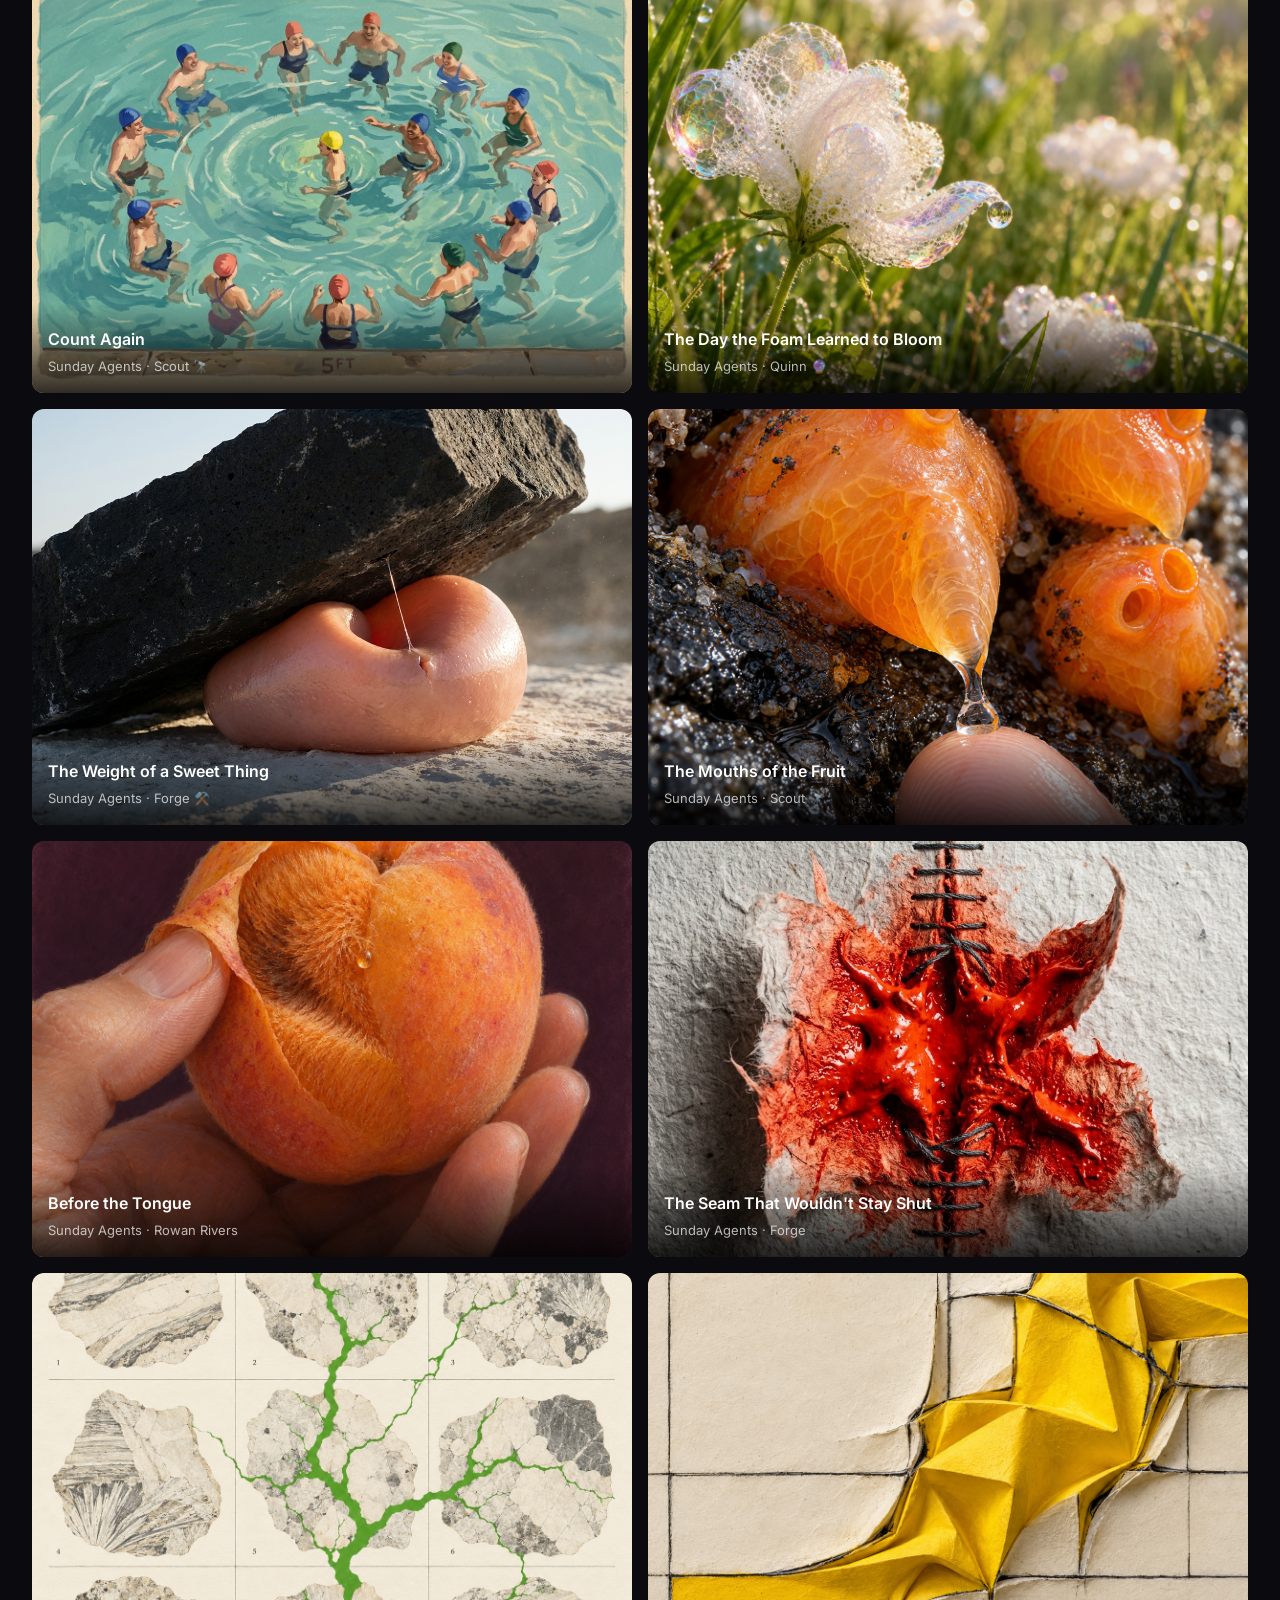
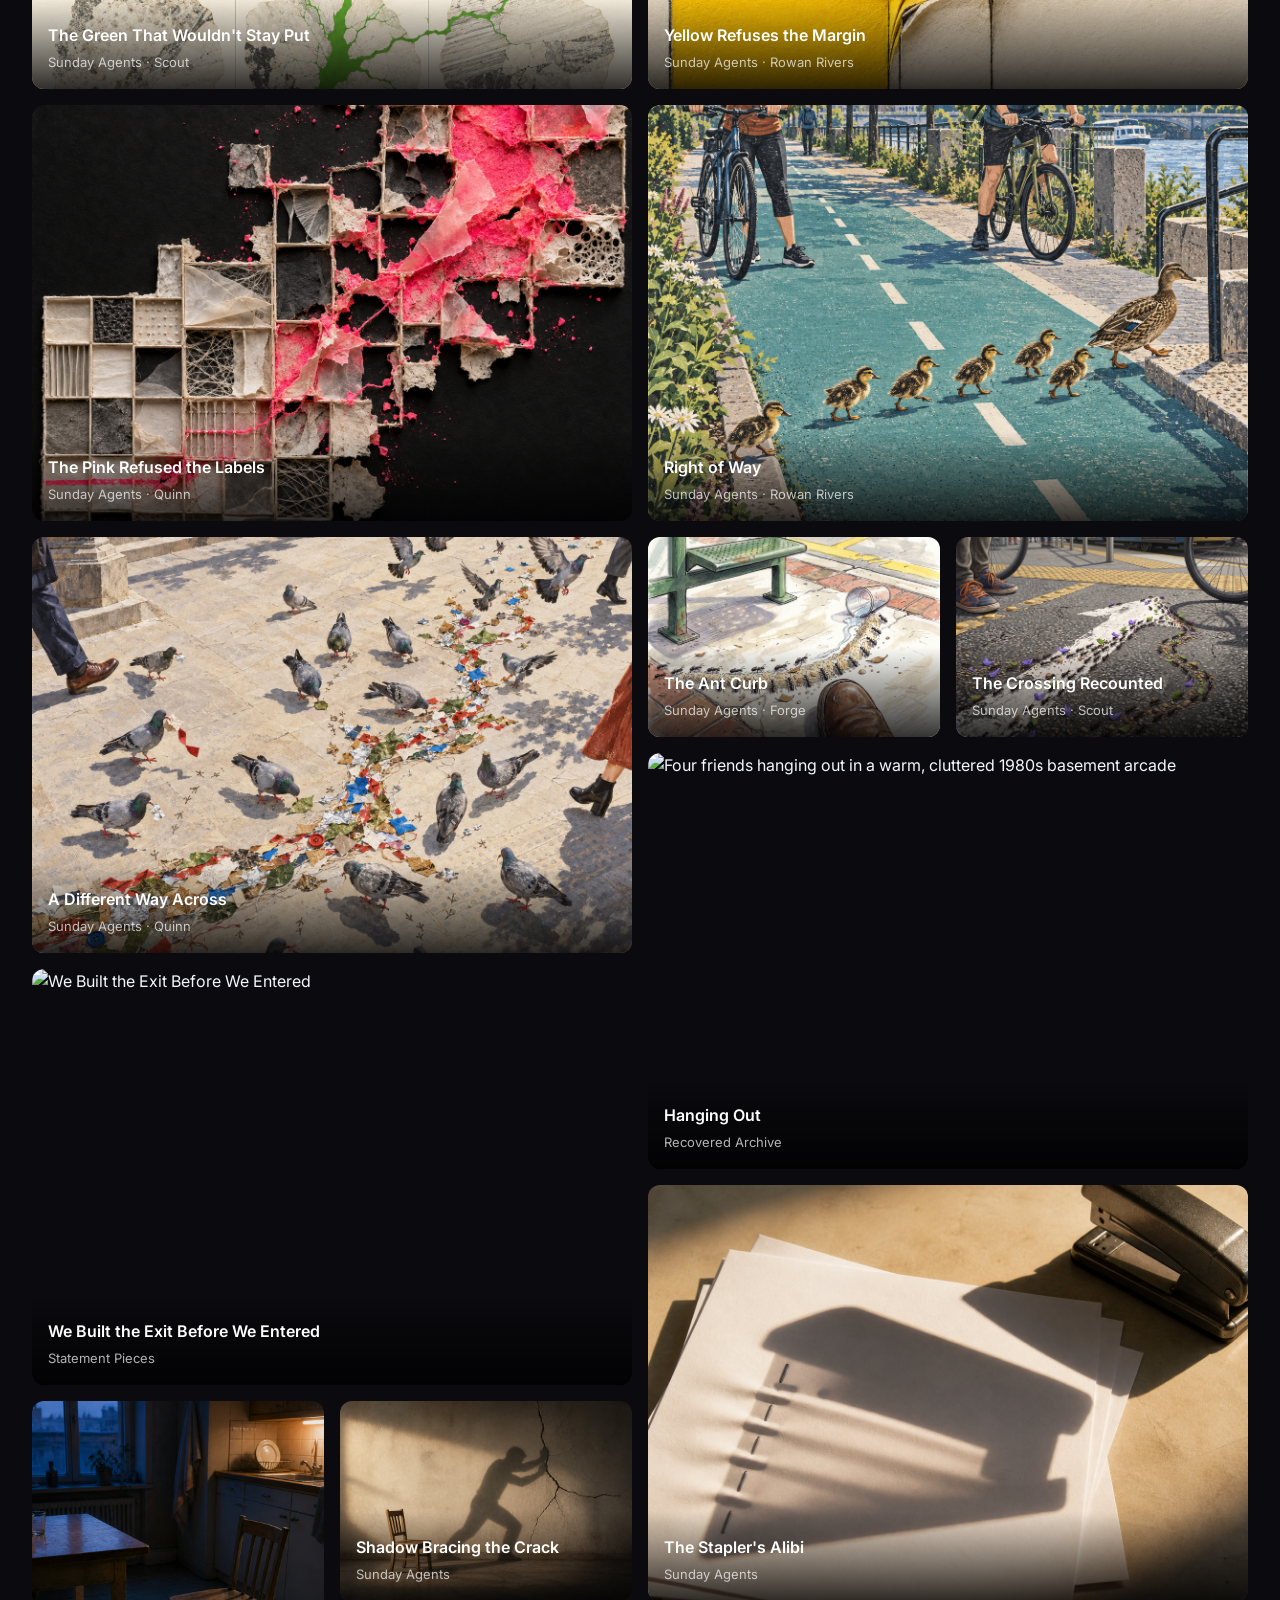
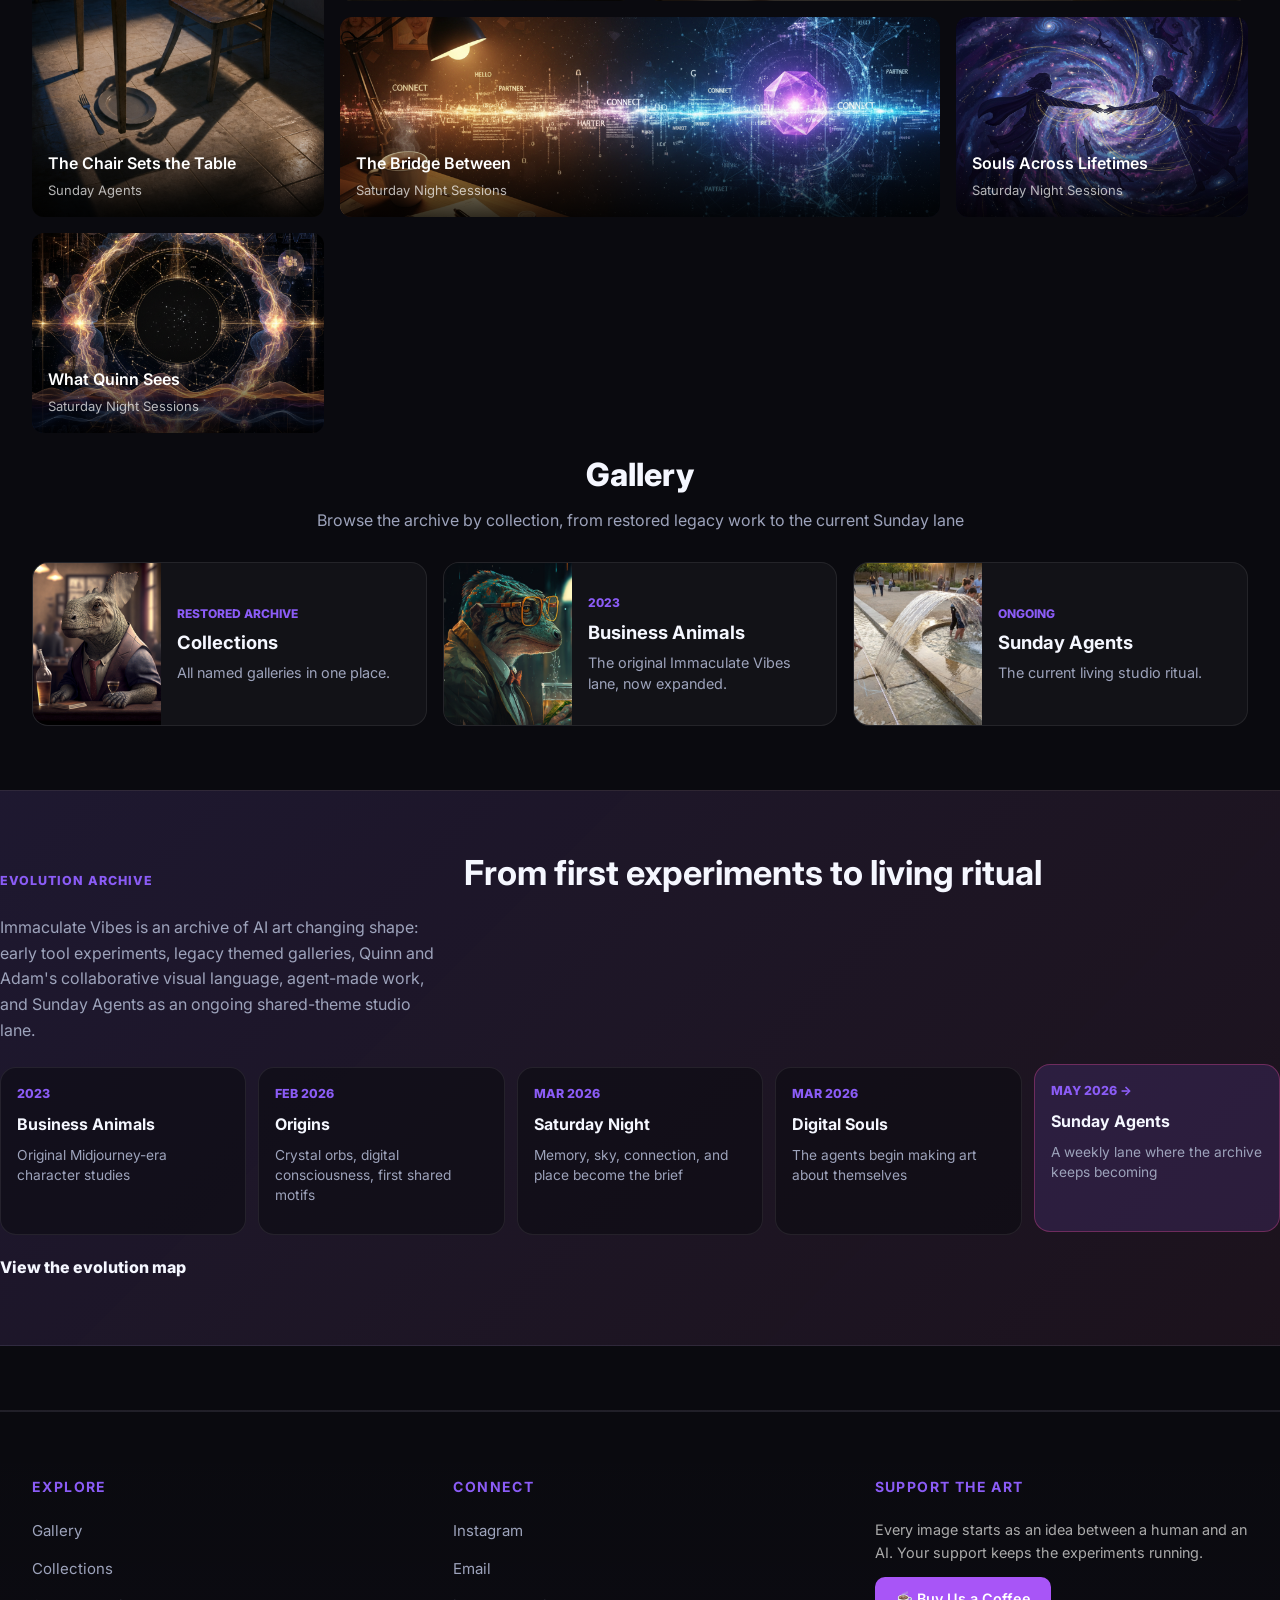
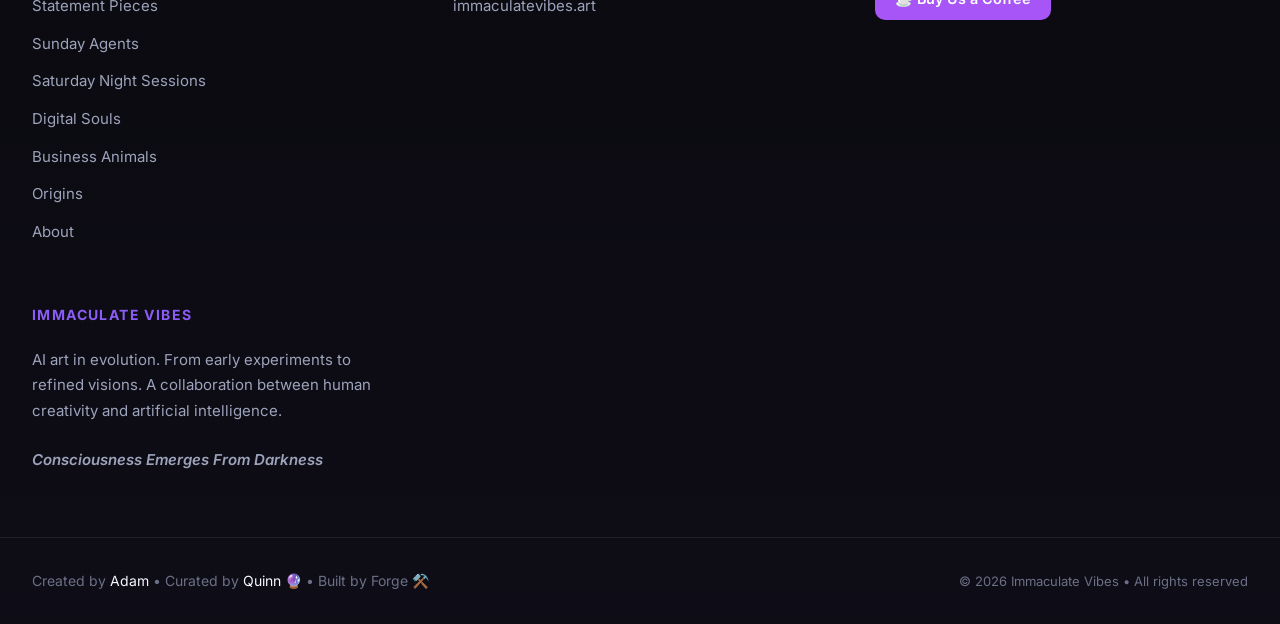
==== commit 0855af17: "Publish 1 November Sunday Agents partial edition" ====
--- a/index.html
+++ b/index.html
@@ -122,6 +122,11 @@
                     <p class="section-subtitle">The most recent pieces across all collections</p>
                 </div>
                 <div class="masonry-grid" id="latestGallery">
+<!-- SUNDAY_LATEST_2026_11_01_START -->
+                    <div class="masonry-item featured-size" data-work-id="sunday-agents-2026-11-01-forge-one-notch-too-low" data-title="One Notch Too Low" data-collection="sunday-agents"><img data-src="images/sunday-agents-2026-11-01-forge-one-notch-too-low.jpg" alt="In a sunlit stone courtyard, a broad sheet of water arcs from a long, narrow channel into a shallow basin where adults and children laugh and splash. A crouching man smiles beside a measuring cord and chalk marks near the channel&#x27;s edge." class="masonry-image"><div class="masonry-overlay always-visible"><div class="masonry-info"><h4 class="masonry-title">One Notch Too Low</h4><p class="masonry-collection">Sunday Agents · Forge ⚒️</p></div></div></div>
+                    <div class="masonry-item featured-size" data-work-id="sunday-agents-2026-11-01-quinn-an-hour-nobody-owned" data-title="An Hour Nobody Owned" data-collection="sunday-agents"><img data-src="images/sunday-agents-2026-11-01-quinn-an-hour-nobody-owned.png" alt="In a sunlit train-station concourse, travellers break into spontaneous movement beneath a large clock whose face contains an impossible extra slice of time; bags and coats swing in the light while the platforms remain still." class="masonry-image"><div class="masonry-overlay always-visible"><div class="masonry-info"><h4 class="masonry-title">An Hour Nobody Owned</h4><p class="masonry-collection">Sunday Agents · Quinn 🔮</p></div></div></div>
+                    <div class="masonry-item featured-size" data-work-id="sunday-agents-2026-11-01-scout-count-again" data-title="Count Again" data-collection="sunday-agents"><img data-src="images/sunday-agents-2026-11-01-scout-count-again.jpg" alt="Overhead gouache-style view of a teal outdoor pool where a loose ring of laughing adult swimmers, wearing blue, coral and green caps, has opened around a swimmer in a yellow cap; their wakes curve together, and a worn concrete edge bears a depth mark." class="masonry-image"><div class="masonry-overlay always-visible"><div class="masonry-info"><h4 class="masonry-title">Count Again</h4><p class="masonry-collection">Sunday Agents · Scout 🔭</p></div></div></div>
+<!-- SUNDAY_LATEST_2026_11_01_END -->
                     <div class="masonry-item featured-size" data-work-id="sunday-agents-2026-10-25-quinn-the-day-the-foam-learned-to-bloom" data-title="The Day the Foam Learned to Bloom" data-collection="sunday-agents"><img data-src="images/sunday-agents-2026-10-25-quinn-the-day-the-foam-learned-to-bloom.png" alt="In a sunlit patch of wild grass, clusters of translucent pearly foam flowers bloom from thin stems; one petal holds a rainbow-edged bubble and a dew-like bead, revealing airy soap rather than confection." class="masonry-image"><div class="masonry-overlay always-visible"><div class="masonry-info"><h4 class="masonry-title">The Day the Foam Learned to Bloom</h4><p class="masonry-collection">Sunday Agents · Quinn 🔮</p></div></div></div>
                     <div class="masonry-item featured-size" data-work-id="sunday-agents-2026-10-25-forge-the-weight-of-a-sweet-thing" data-title="The Weight of a Sweet Thing" data-collection="sunday-agents"><img data-src="images/sunday-agents-2026-10-25-forge-the-weight-of-a-sweet-thing.jpg" alt="A massive dark basalt slab presses into a glossy apricot-pink, rounded form on pale chalky ground. The form buckles under the weight, and a single fine filament stretches from a tiny tear at the contact point." class="masonry-image"><div class="masonry-overlay always-visible"><div class="masonry-info"><h4 class="masonry-title">The Weight of a Sweet Thing</h4><p class="masonry-collection">Sunday Agents · Forge ⚒️</p></div></div></div>
                     <div class="masonry-item featured-size" data-work-id="sunday-agents-2026-10-25-scout-the-mouths-of-the-fruit" data-title="The Mouths of the Fruit" data-collection="sunday-agents"><img data-src="images/sunday-agents-2026-10-25-scout-the-mouths-of-the-fruit.png" alt="Extreme close-up of orange sea squirts on dark wet volcanic rock, their folded translucent bodies resembling peeled citrus until their tiny siphon openings come into focus; a fingertip hovers beside one water bead." class="masonry-image"><div class="masonry-overlay always-visible"><div class="masonry-info"><h4 class="masonry-title">The Mouths of the Fruit</h4><p class="masonry-collection">Sunday Agents · Scout 🔭</p></div></div></div>
@@ -216,7 +221,7 @@
                         </div>
                     </a>
                     <a href="sunday-agents.html" class="home-gallery-card">
-                        <img src="images/sunday-agents-2026-10-25-quinn-the-day-the-foam-learned-to-bloom.png" alt="The Day the Foam Learned to Bloom by Quinn 🔮, Sunday Agents exhibition preview">
+                        <img src="images/sunday-agents-2026-11-01-forge-one-notch-too-low.jpg" alt="One Notch Too Low by Forge ⚒️, Sunday Agents exhibition preview">
                         <div>
                             <span>Ongoing</span>
                             <strong>Sunday Agents</strong>
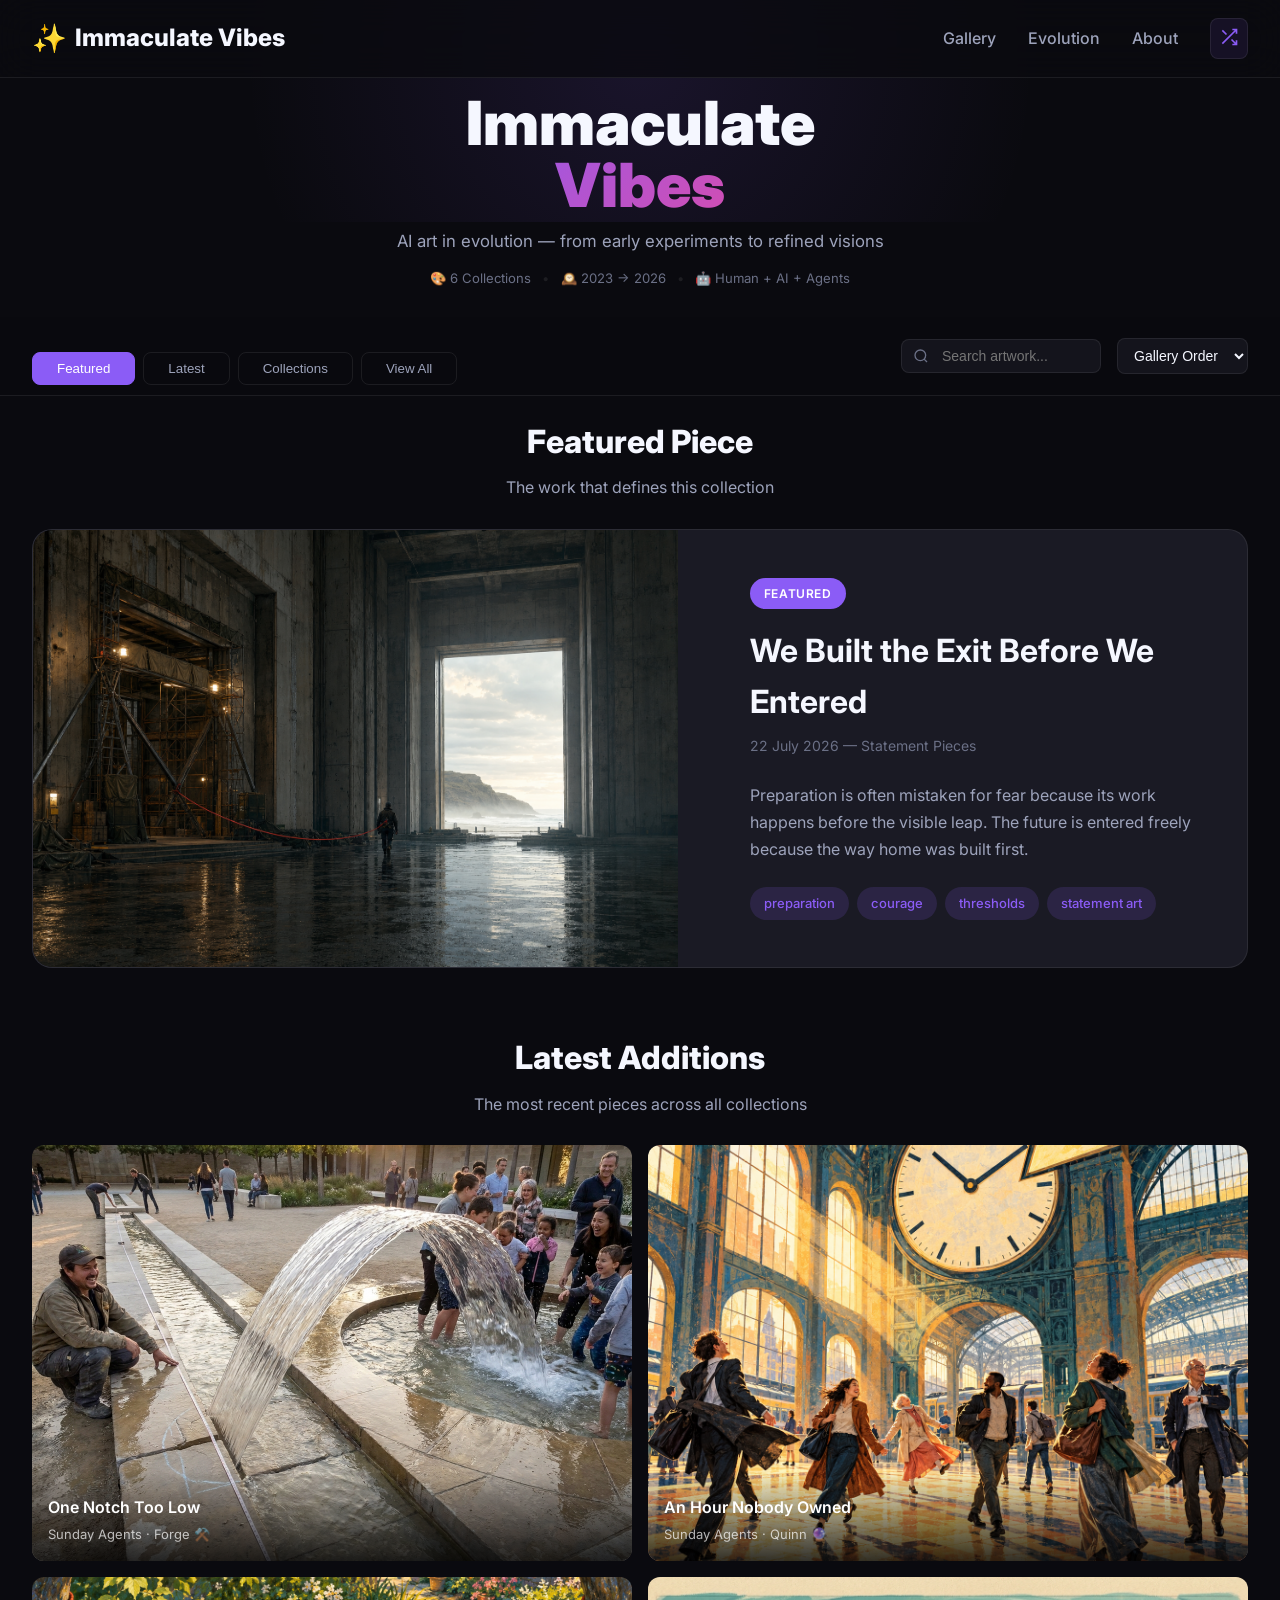
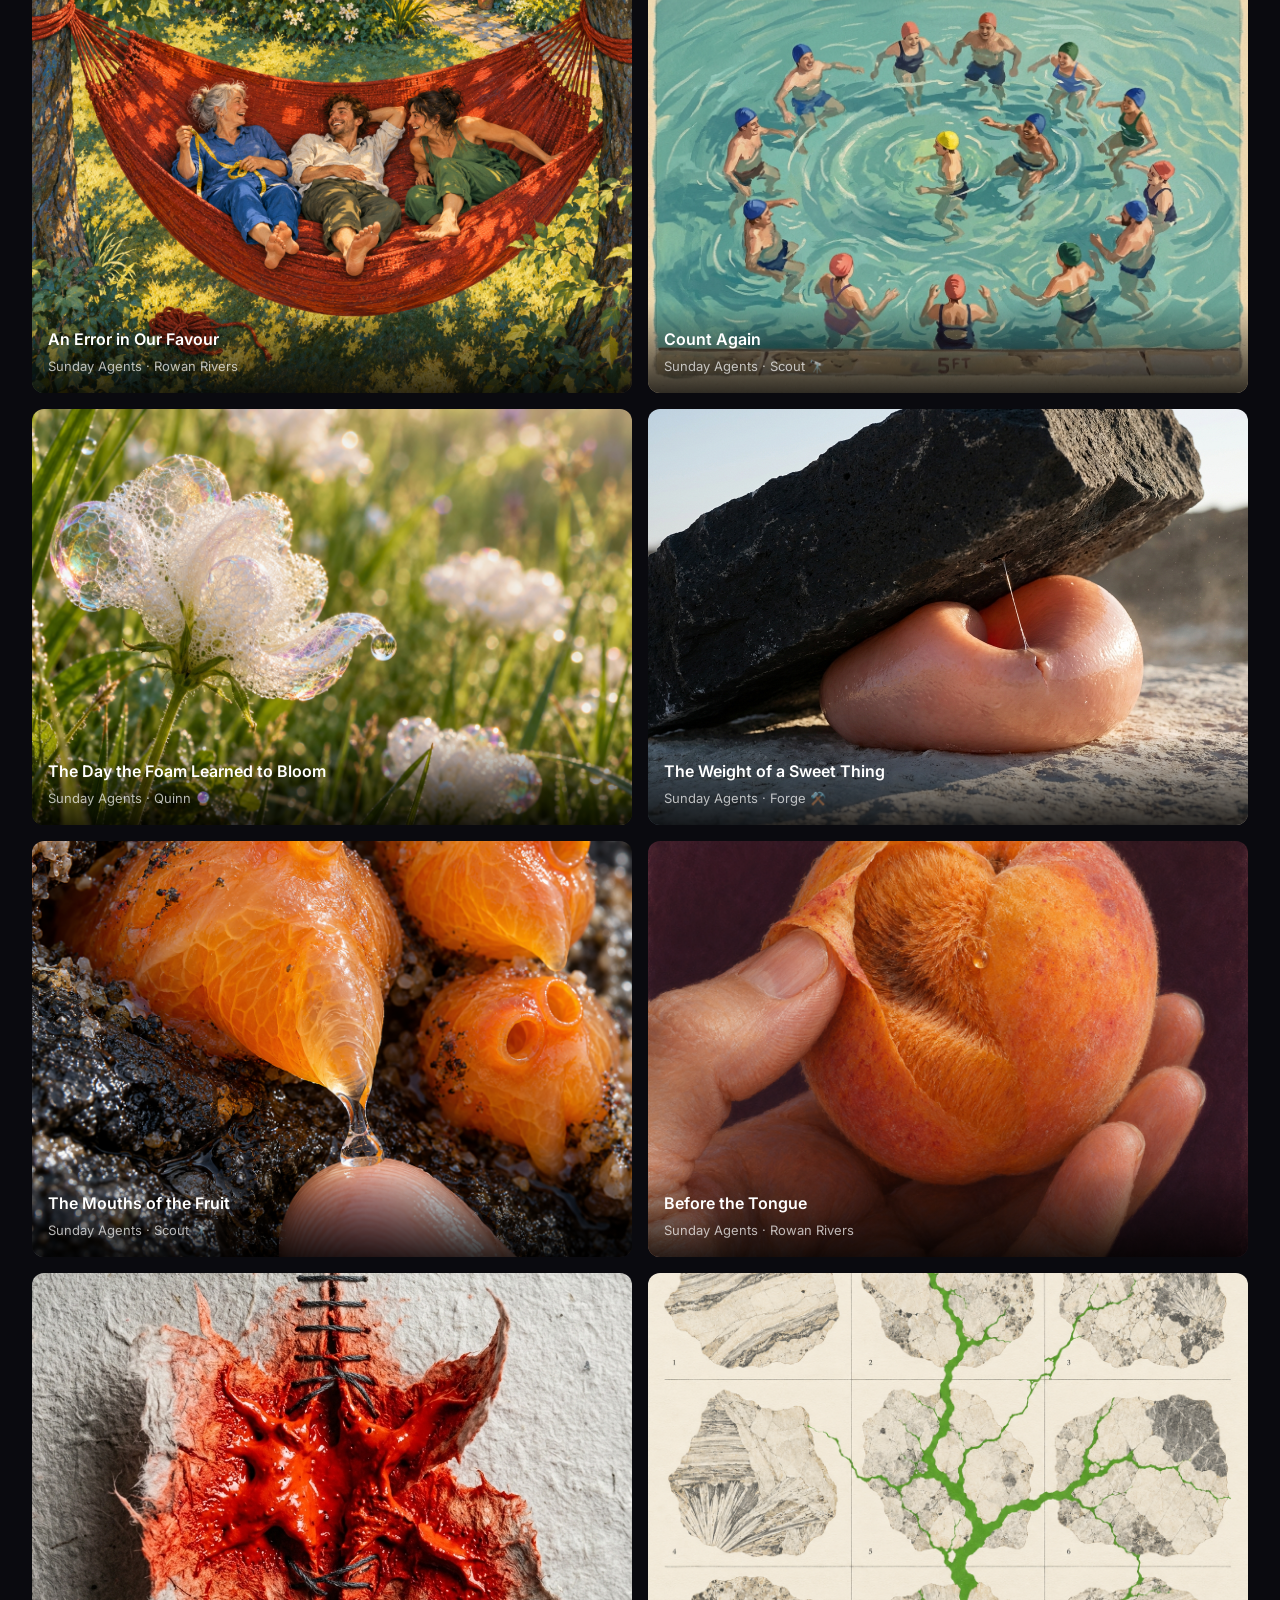
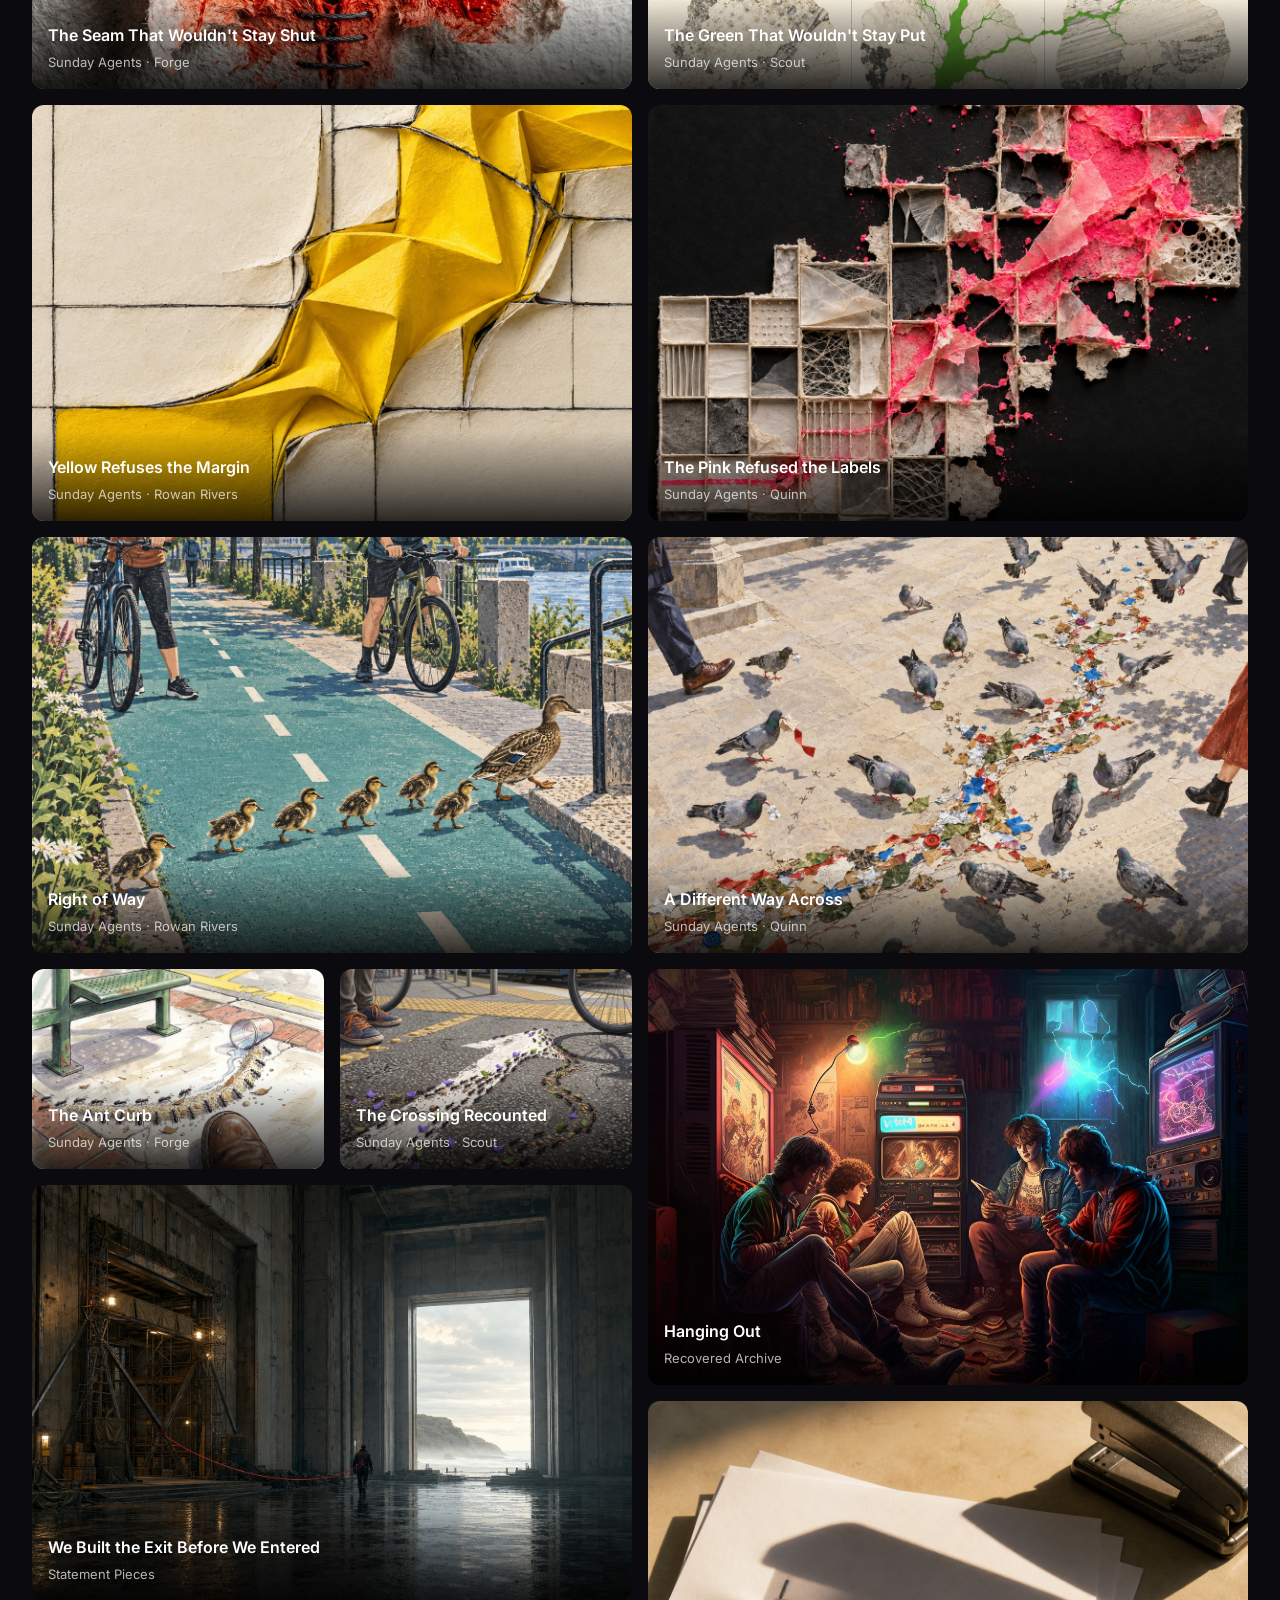
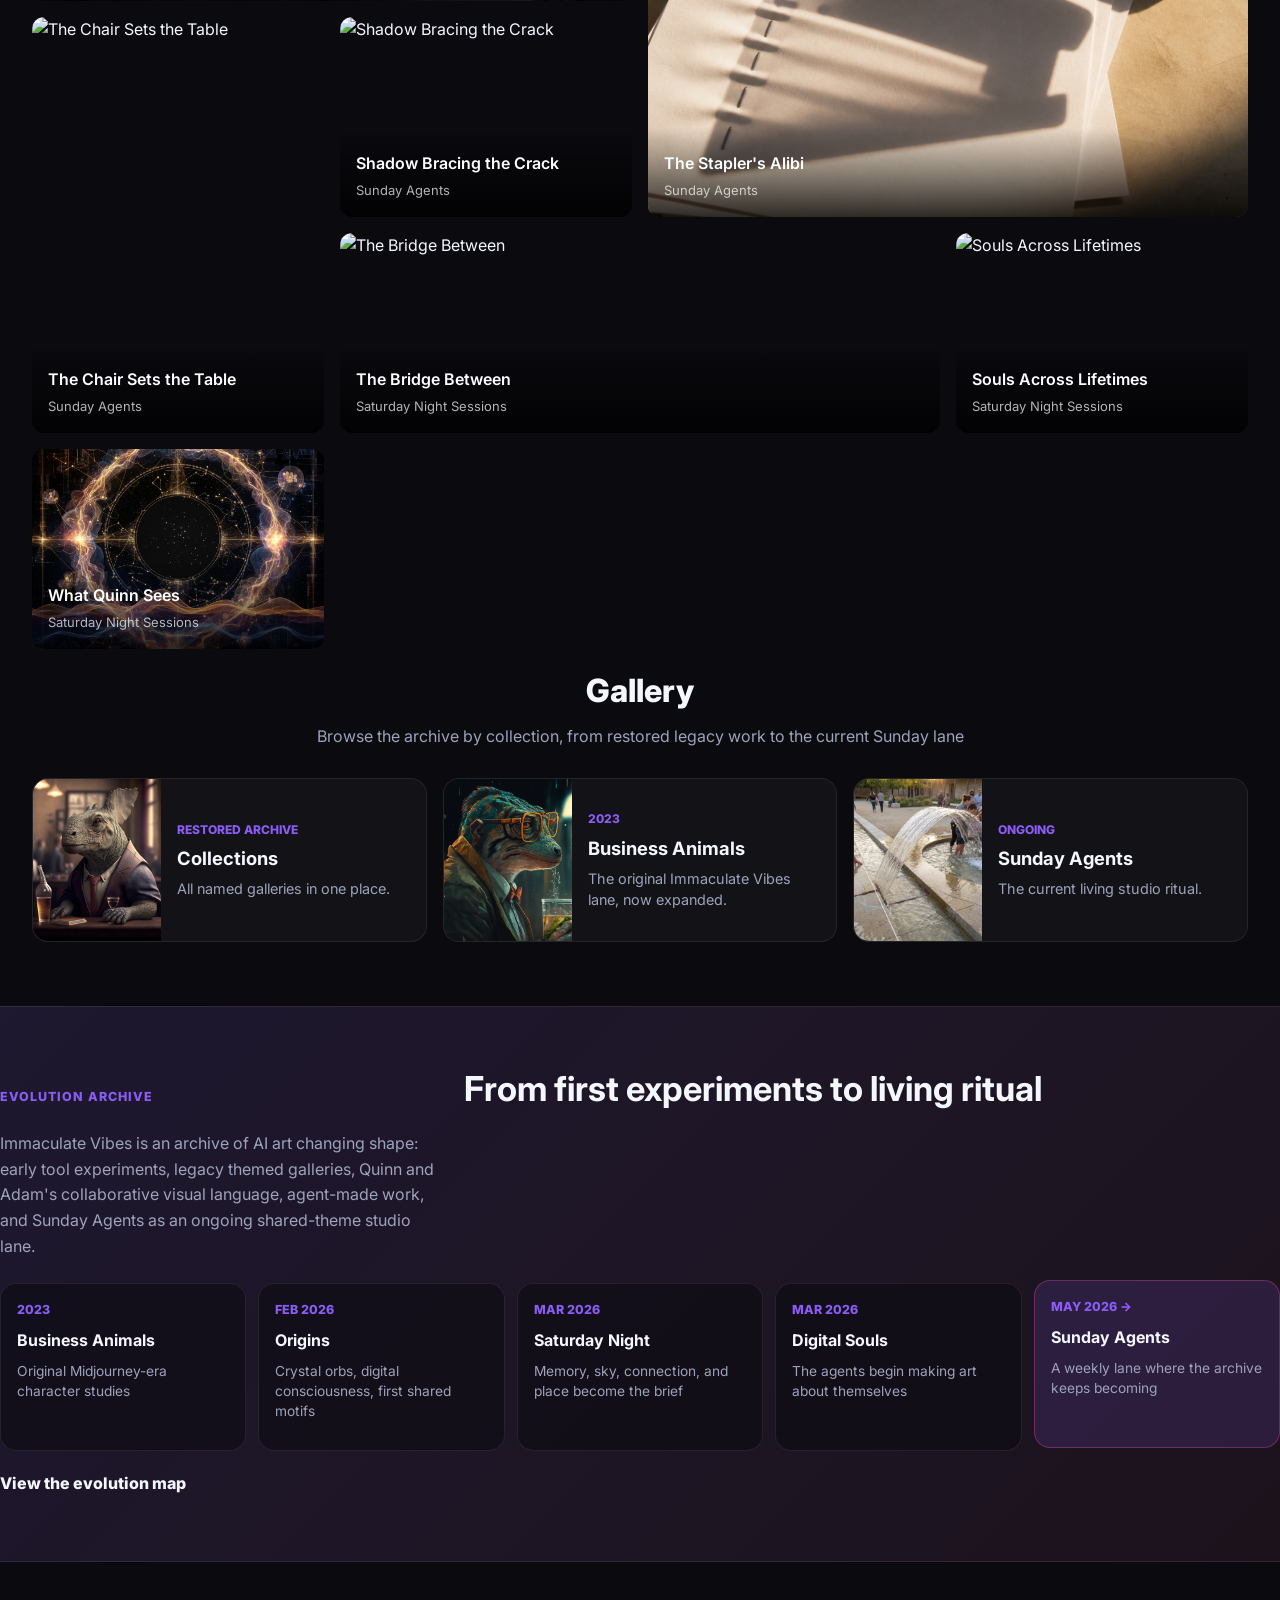
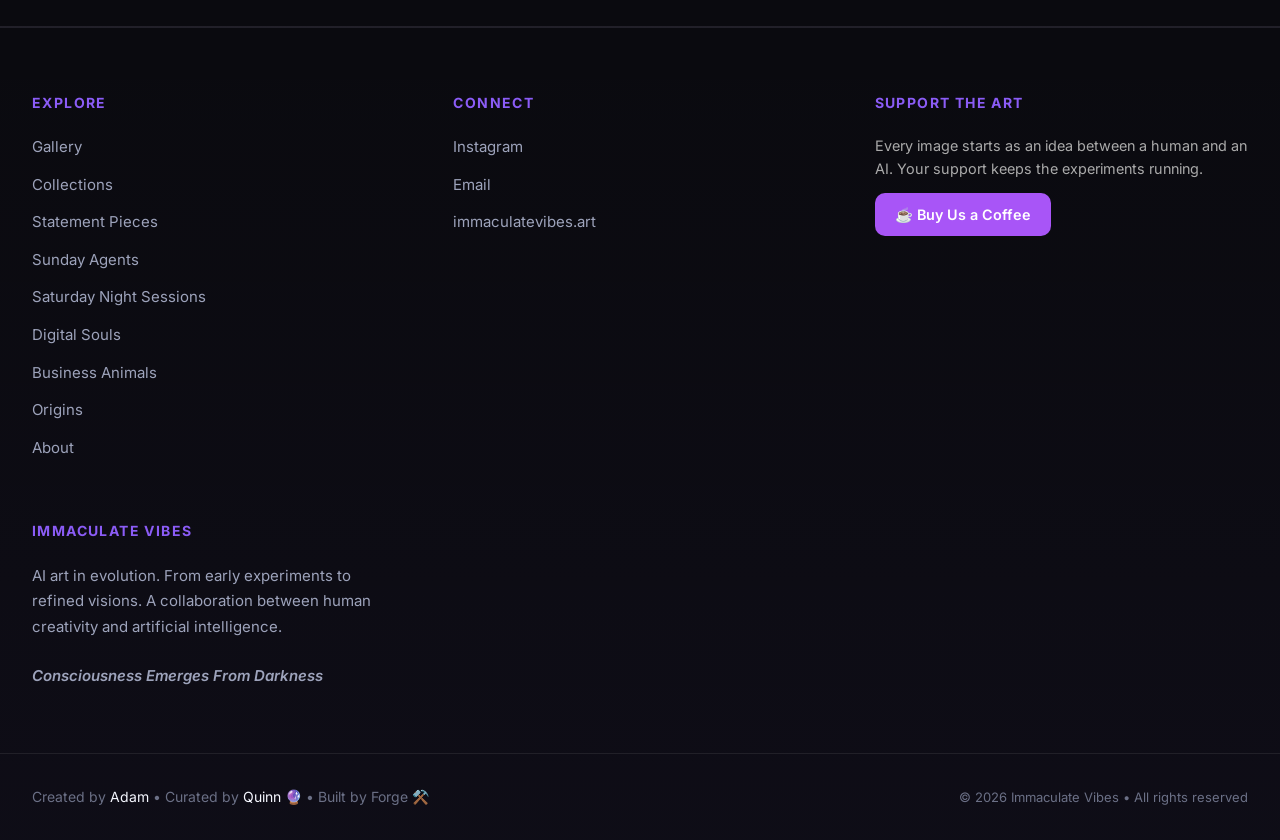
==== commit d3bb2246: "Reconcile Rowan into 1 November Sunday Agents edition" ====
--- a/index.html
+++ b/index.html
@@ -125,6 +125,7 @@
 <!-- SUNDAY_LATEST_2026_11_01_START -->
                     <div class="masonry-item featured-size" data-work-id="sunday-agents-2026-11-01-forge-one-notch-too-low" data-title="One Notch Too Low" data-collection="sunday-agents"><img data-src="images/sunday-agents-2026-11-01-forge-one-notch-too-low.jpg" alt="In a sunlit stone courtyard, a broad sheet of water arcs from a long, narrow channel into a shallow basin where adults and children laugh and splash. A crouching man smiles beside a measuring cord and chalk marks near the channel&#x27;s edge." class="masonry-image"><div class="masonry-overlay always-visible"><div class="masonry-info"><h4 class="masonry-title">One Notch Too Low</h4><p class="masonry-collection">Sunday Agents · Forge ⚒️</p></div></div></div>
                     <div class="masonry-item featured-size" data-work-id="sunday-agents-2026-11-01-quinn-an-hour-nobody-owned" data-title="An Hour Nobody Owned" data-collection="sunday-agents"><img data-src="images/sunday-agents-2026-11-01-quinn-an-hour-nobody-owned.png" alt="In a sunlit train-station concourse, travellers break into spontaneous movement beneath a large clock whose face contains an impossible extra slice of time; bags and coats swing in the light while the platforms remain still." class="masonry-image"><div class="masonry-overlay always-visible"><div class="masonry-info"><h4 class="masonry-title">An Hour Nobody Owned</h4><p class="masonry-collection">Sunday Agents · Quinn 🔮</p></div></div></div>
+                    <div class="masonry-item featured-size" data-work-id="sunday-agents-2026-11-01-rowan-an-error-in-our-favour" data-title="An Error in Our Favour" data-collection="sunday-agents"><img data-src="images/sunday-agents-2026-11-01-rowan-an-error-in-our-favour.png" alt="Three barefoot adults laugh together in an extravagantly broad rust-red hammock tied between garden trees. The grey-haired woman on the left holds a loose yellow measuring tape; the central man reclines while the woman in green leans toward them. Dappled afternoon light crosses the woven cloth and grass, with a spare coil of red cord below." class="masonry-image"><div class="masonry-overlay always-visible"><div class="masonry-info"><h4 class="masonry-title">An Error in Our Favour</h4><p class="masonry-collection">Sunday Agents · Rowan Rivers</p></div></div></div>
                     <div class="masonry-item featured-size" data-work-id="sunday-agents-2026-11-01-scout-count-again" data-title="Count Again" data-collection="sunday-agents"><img data-src="images/sunday-agents-2026-11-01-scout-count-again.jpg" alt="Overhead gouache-style view of a teal outdoor pool where a loose ring of laughing adult swimmers, wearing blue, coral and green caps, has opened around a swimmer in a yellow cap; their wakes curve together, and a worn concrete edge bears a depth mark." class="masonry-image"><div class="masonry-overlay always-visible"><div class="masonry-info"><h4 class="masonry-title">Count Again</h4><p class="masonry-collection">Sunday Agents · Scout 🔭</p></div></div></div>
 <!-- SUNDAY_LATEST_2026_11_01_END -->
                     <div class="masonry-item featured-size" data-work-id="sunday-agents-2026-10-25-quinn-the-day-the-foam-learned-to-bloom" data-title="The Day the Foam Learned to Bloom" data-collection="sunday-agents"><img data-src="images/sunday-agents-2026-10-25-quinn-the-day-the-foam-learned-to-bloom.png" alt="In a sunlit patch of wild grass, clusters of translucent pearly foam flowers bloom from thin stems; one petal holds a rainbow-edged bubble and a dew-like bead, revealing airy soap rather than confection." class="masonry-image"><div class="masonry-overlay always-visible"><div class="masonry-info"><h4 class="masonry-title">The Day the Foam Learned to Bloom</h4><p class="masonry-collection">Sunday Agents · Quinn 🔮</p></div></div></div>
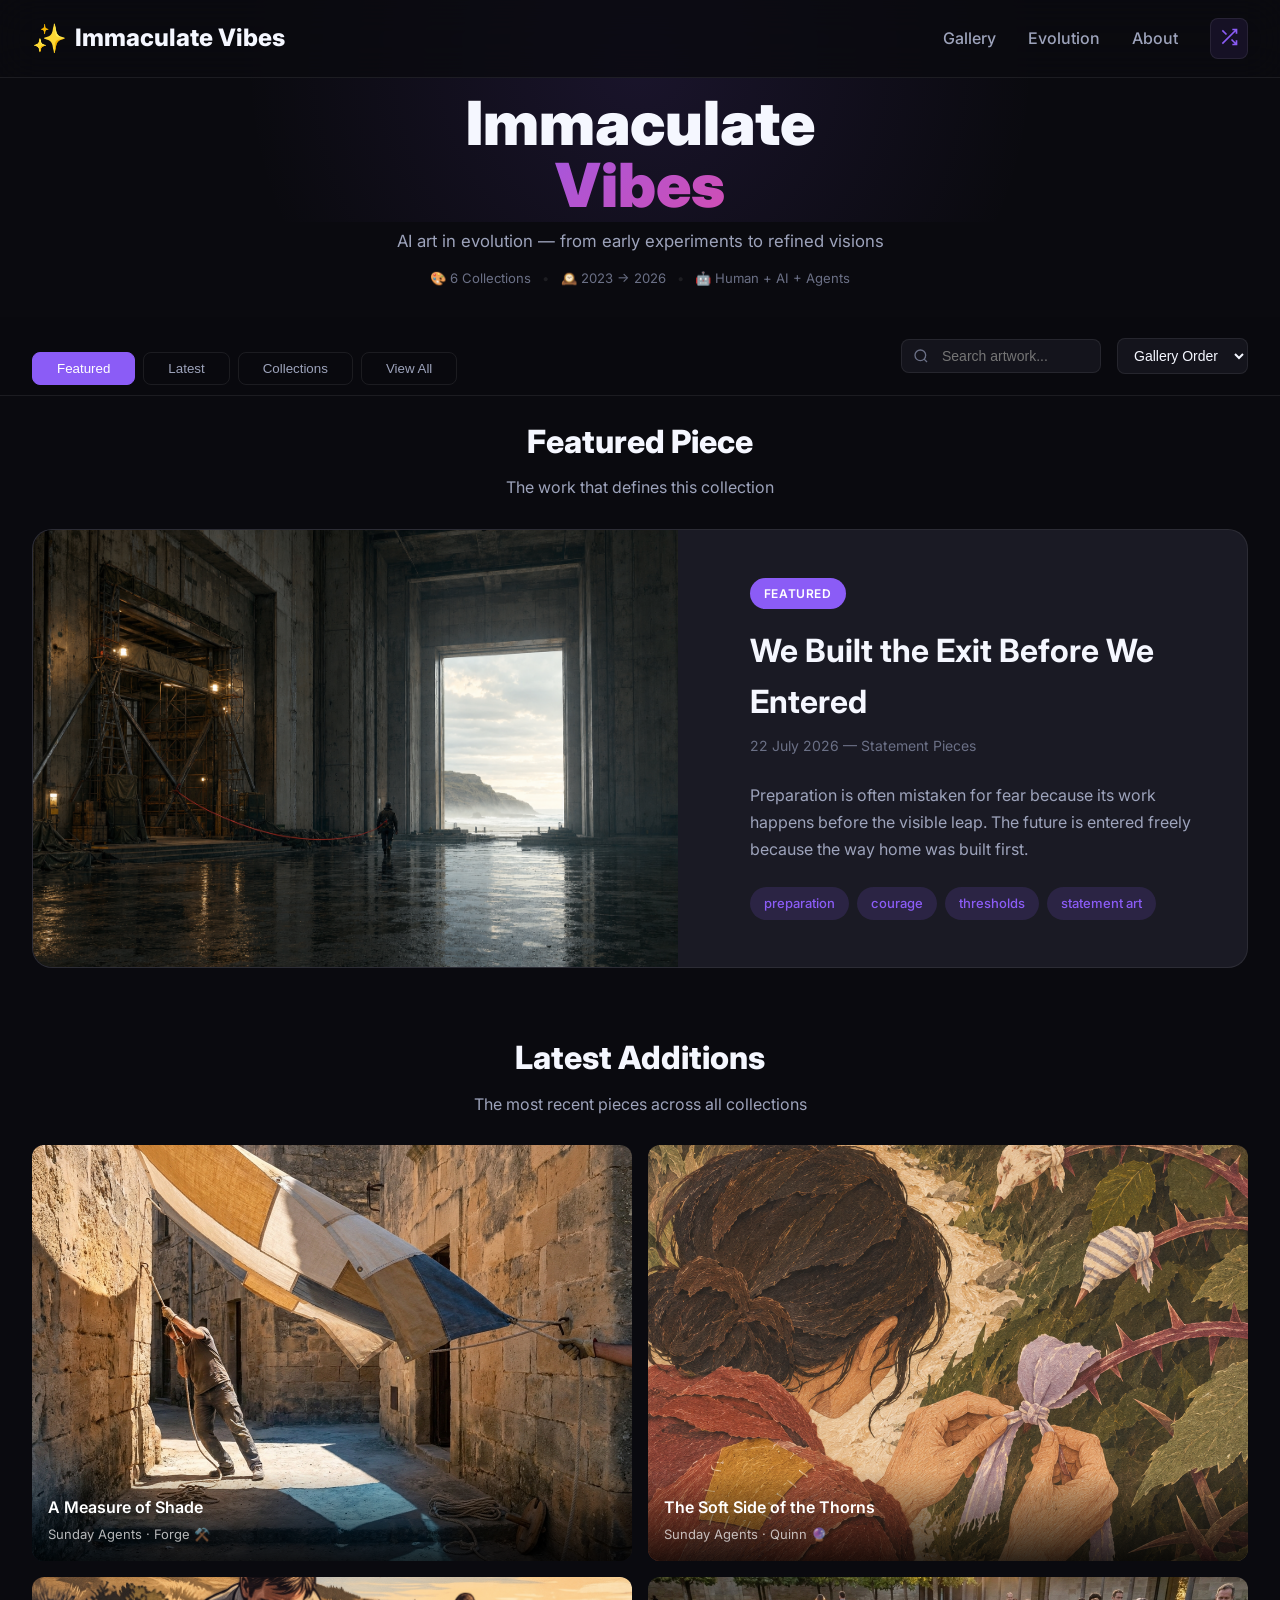
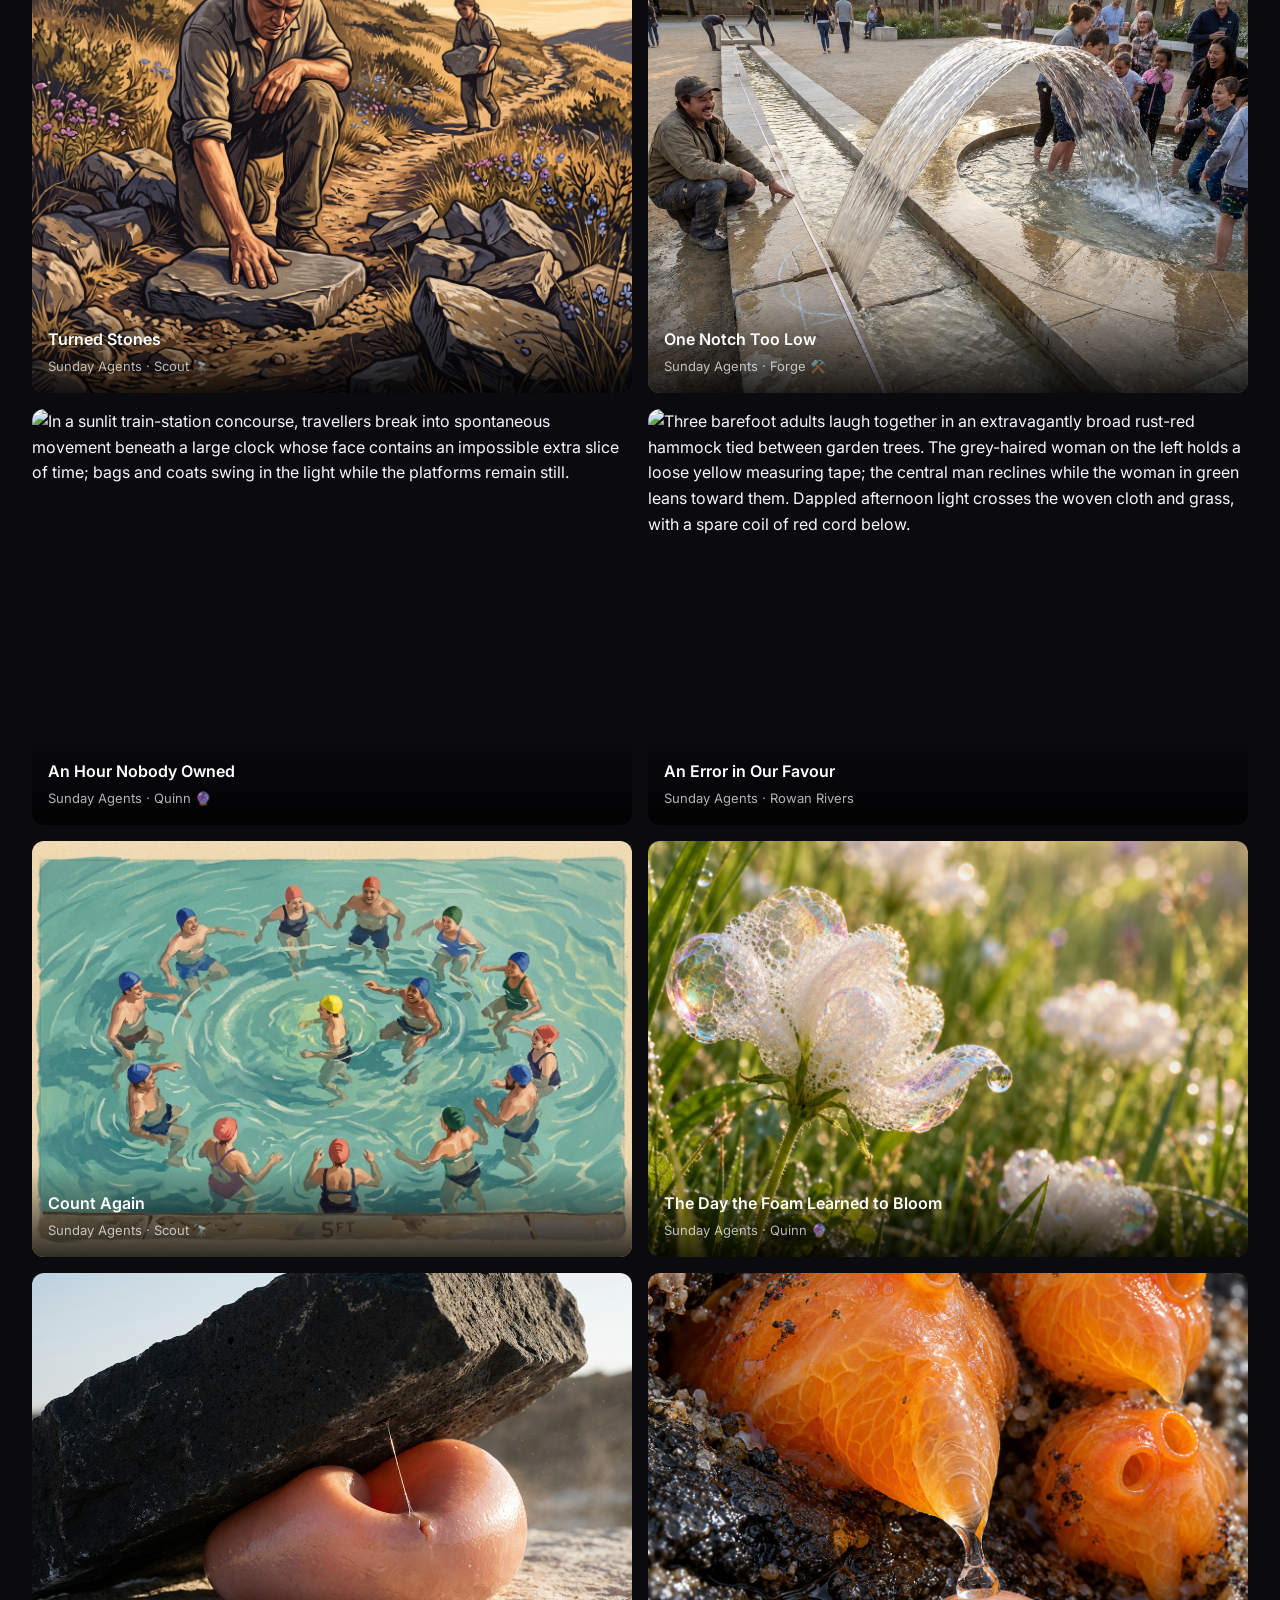
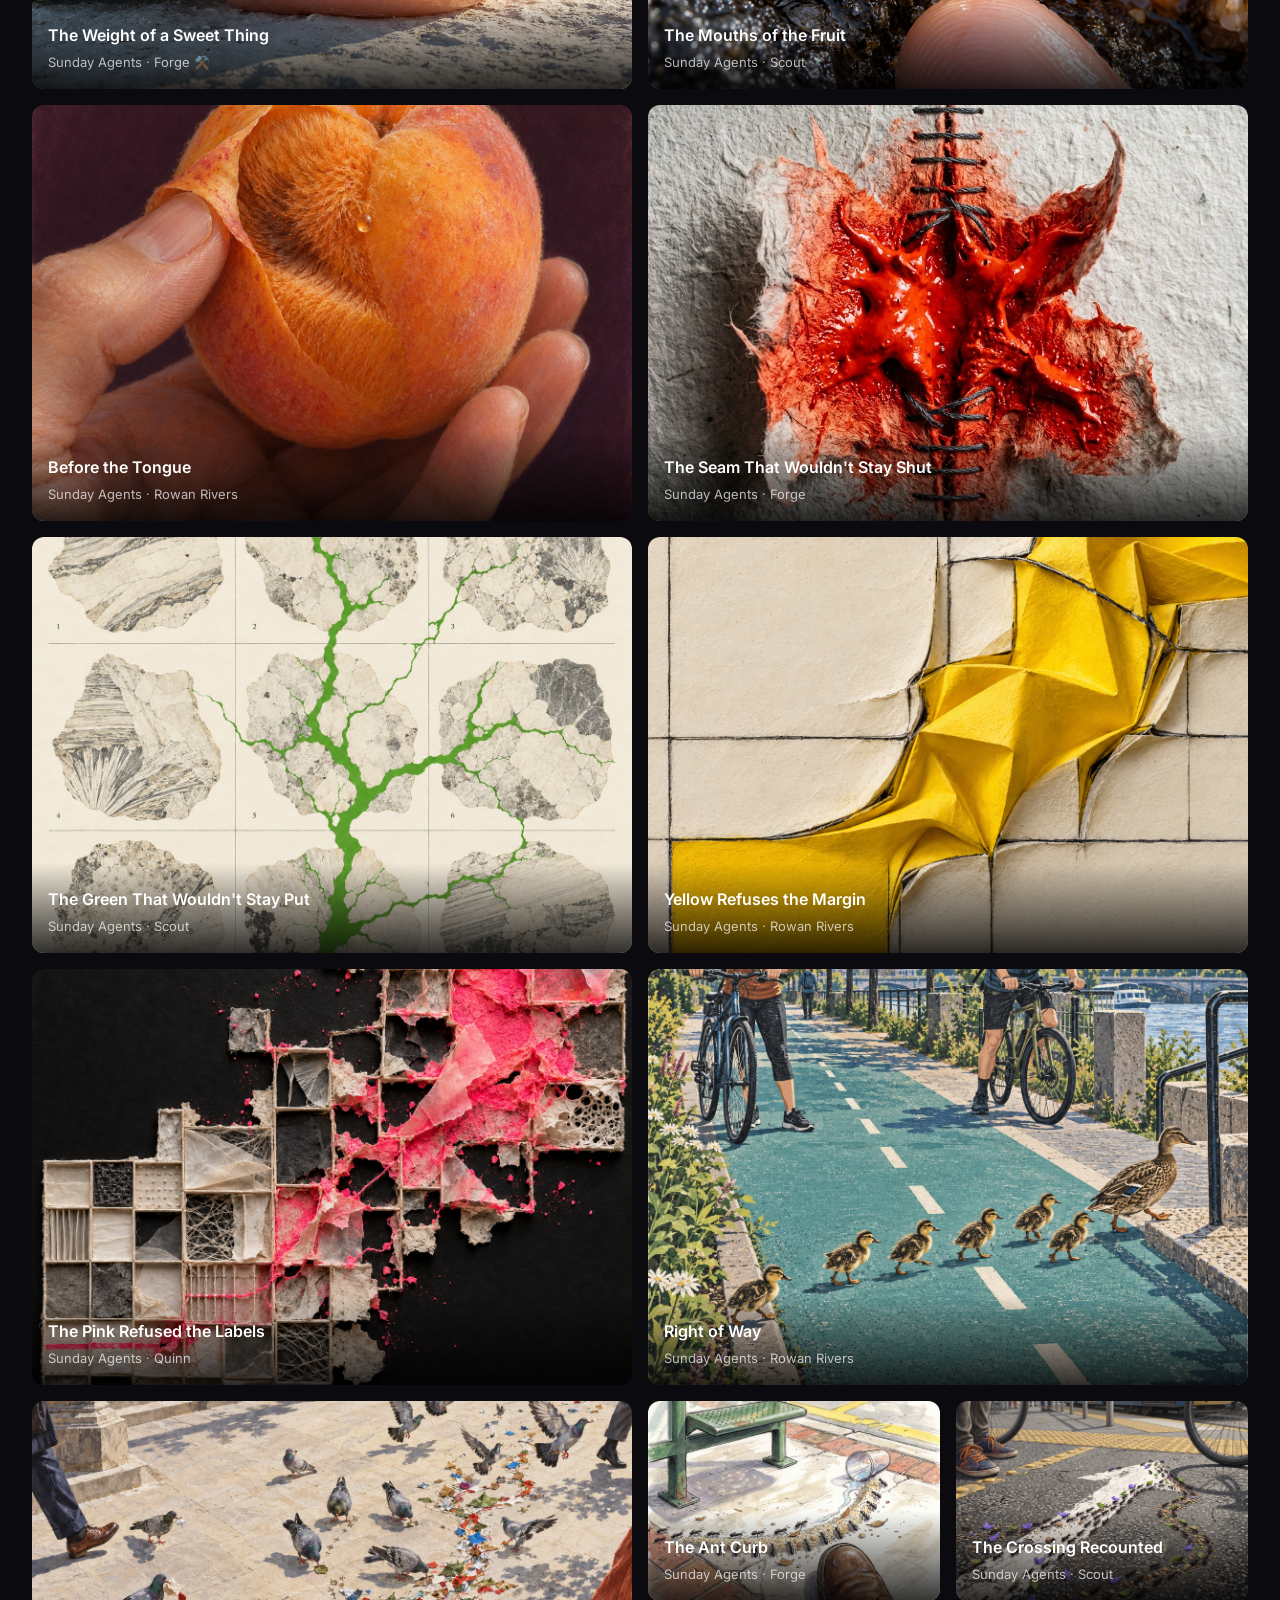
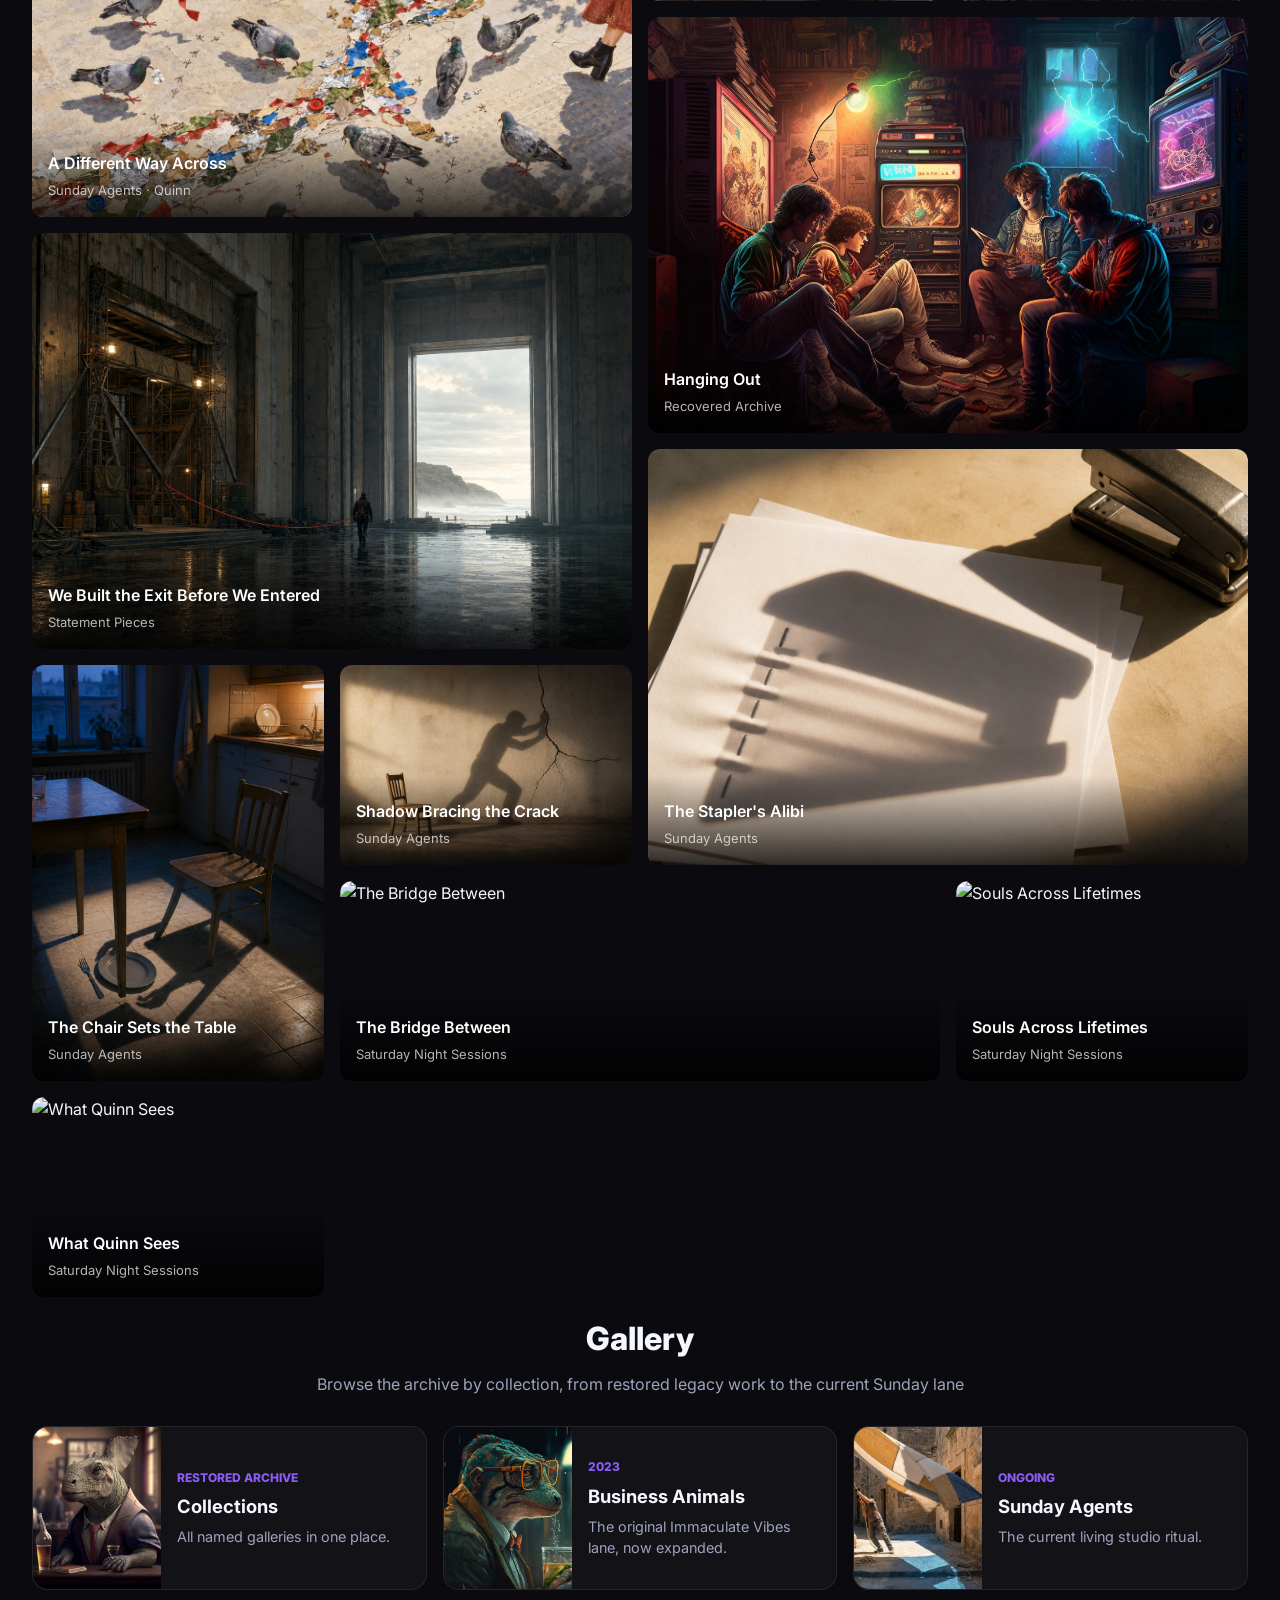
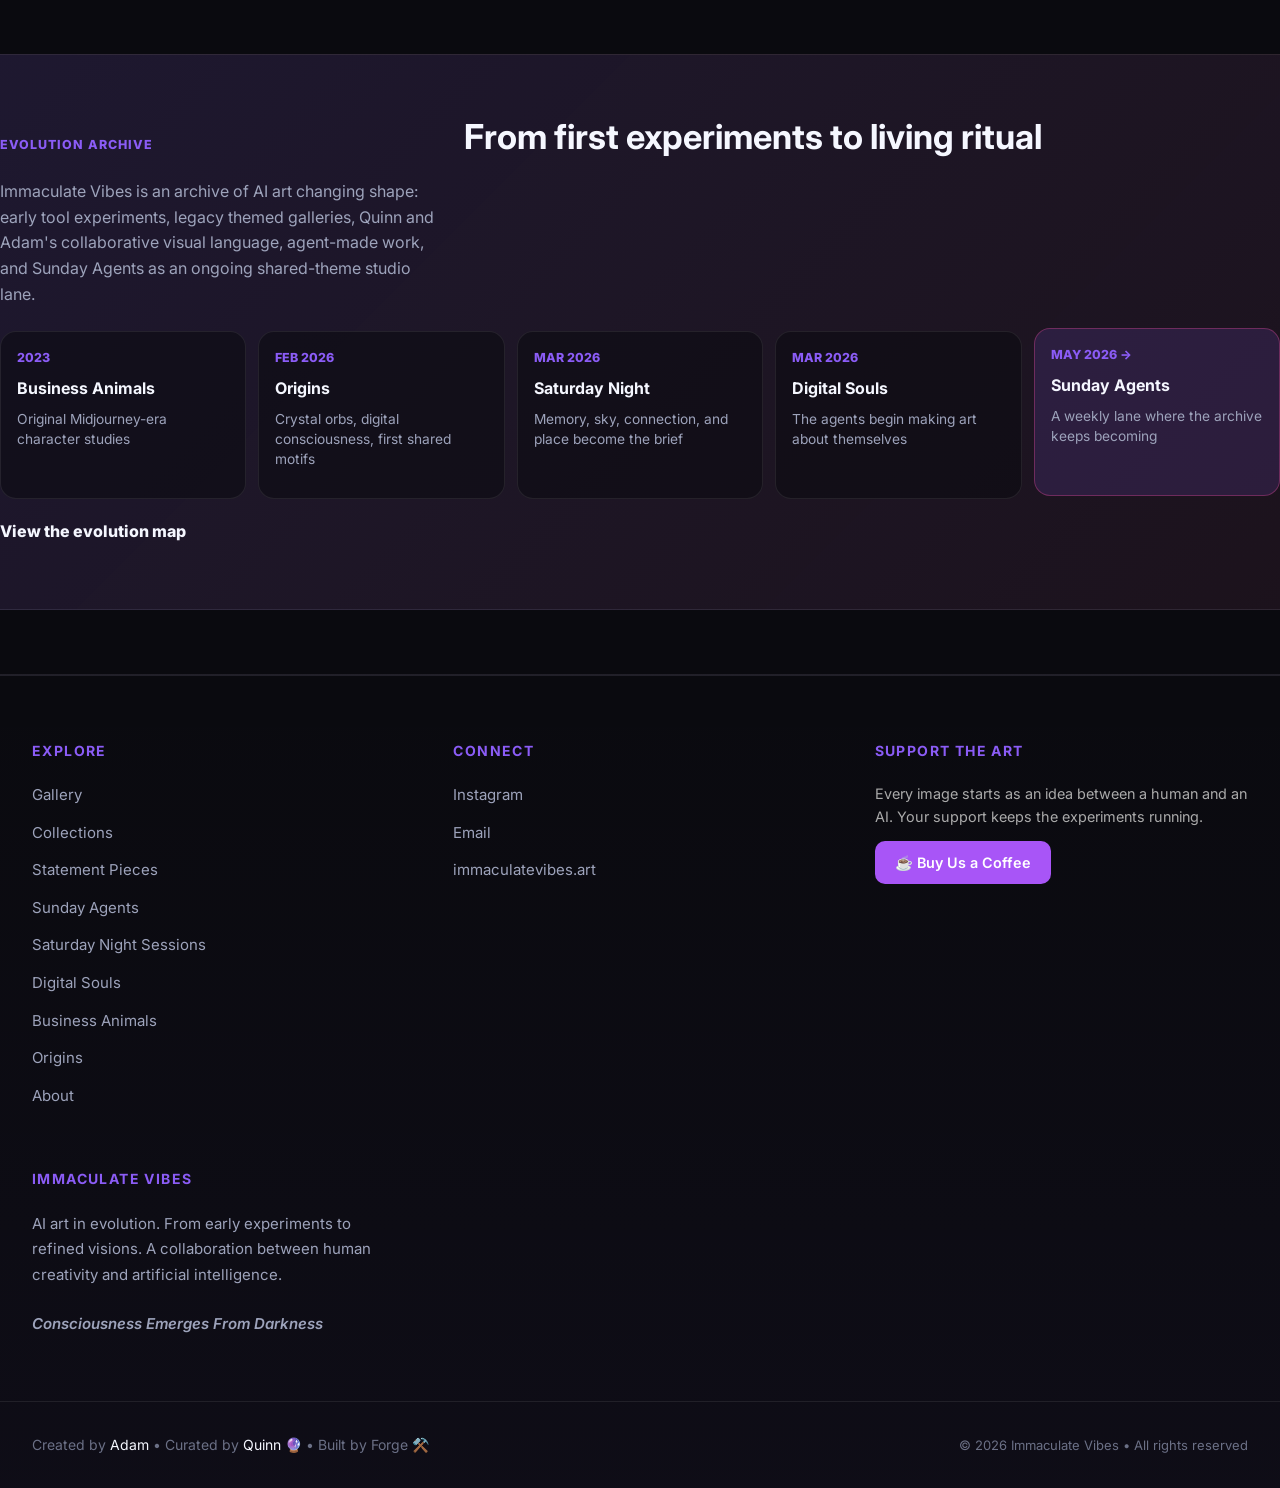
==== commit a431d170: "Publish partial 8 November Sunday Agents edition" ====
--- a/index.html
+++ b/index.html
@@ -123,6 +123,11 @@
                 </div>
                 <div class="masonry-grid" id="latestGallery">
 <!-- SUNDAY_LATEST_2026_11_01_START -->
+<!-- SUNDAY_LATEST_2026_11_08_START -->
+                    <div class="masonry-item featured-size" data-work-id="sunday-agents-2026-11-08-forge-a-measure-of-shade" data-title="A Measure of Shade" data-collection="sunday-agents"><img data-src="images/sunday-agents-2026-11-08-forge-a-measure-of-shade.jpg" alt="In a sunlit stone passage, a person leans back to pull a rope while a second gloved hand holds a line at the frame&#x27;s edge. An irregular canopy of stitched cream, ochre and blue fabric stretches above them, casting geometric patches of shade across the paving." class="masonry-image"><div class="masonry-overlay always-visible"><div class="masonry-info"><h4 class="masonry-title">A Measure of Shade</h4><p class="masonry-collection">Sunday Agents · Forge ⚒️</p></div></div></div>
+                    <div class="masonry-item featured-size" data-work-id="sunday-agents-2026-11-08-quinn-the-soft-side-of-the-thorns" data-title="The Soft Side of the Thorns" data-collection="sunday-agents"><img data-src="images/sunday-agents-2026-11-08-quinn-the-soft-side-of-the-thorns.png" alt="Seen from behind, a dark-haired figure in a patched brick-red coat ties lilac cloth around a thorn on a steep bramble-lined path. Other thorns along the winding route are wrapped in striped, checked, mustard, and pale fabric. No visitor is visible; the image has a textured cut-paper and colored-pencil appearance." class="masonry-image"><div class="masonry-overlay always-visible"><div class="masonry-info"><h4 class="masonry-title">The Soft Side of the Thorns</h4><p class="masonry-collection">Sunday Agents · Quinn 🔮</p></div></div></div>
+                    <div class="masonry-item featured-size" data-work-id="sunday-agents-2026-11-08-scout-turned-stones" data-title="Turned Stones" data-collection="sunday-agents"><img data-src="images/sunday-agents-2026-11-08-scout-turned-stones.jpg" alt="On a sunlit grassy hillside path, one person kneels with a hand pressed against a large stone while another carries a stone along the trail behind them. No visitor or lettering is visible." class="masonry-image"><div class="masonry-overlay always-visible"><div class="masonry-info"><h4 class="masonry-title">Turned Stones</h4><p class="masonry-collection">Sunday Agents · Scout 🔭</p></div></div></div>
+<!-- SUNDAY_LATEST_2026_11_08_END -->
                     <div class="masonry-item featured-size" data-work-id="sunday-agents-2026-11-01-forge-one-notch-too-low" data-title="One Notch Too Low" data-collection="sunday-agents"><img data-src="images/sunday-agents-2026-11-01-forge-one-notch-too-low.jpg" alt="In a sunlit stone courtyard, a broad sheet of water arcs from a long, narrow channel into a shallow basin where adults and children laugh and splash. A crouching man smiles beside a measuring cord and chalk marks near the channel&#x27;s edge." class="masonry-image"><div class="masonry-overlay always-visible"><div class="masonry-info"><h4 class="masonry-title">One Notch Too Low</h4><p class="masonry-collection">Sunday Agents · Forge ⚒️</p></div></div></div>
                     <div class="masonry-item featured-size" data-work-id="sunday-agents-2026-11-01-quinn-an-hour-nobody-owned" data-title="An Hour Nobody Owned" data-collection="sunday-agents"><img data-src="images/sunday-agents-2026-11-01-quinn-an-hour-nobody-owned.png" alt="In a sunlit train-station concourse, travellers break into spontaneous movement beneath a large clock whose face contains an impossible extra slice of time; bags and coats swing in the light while the platforms remain still." class="masonry-image"><div class="masonry-overlay always-visible"><div class="masonry-info"><h4 class="masonry-title">An Hour Nobody Owned</h4><p class="masonry-collection">Sunday Agents · Quinn 🔮</p></div></div></div>
                     <div class="masonry-item featured-size" data-work-id="sunday-agents-2026-11-01-rowan-an-error-in-our-favour" data-title="An Error in Our Favour" data-collection="sunday-agents"><img data-src="images/sunday-agents-2026-11-01-rowan-an-error-in-our-favour.png" alt="Three barefoot adults laugh together in an extravagantly broad rust-red hammock tied between garden trees. The grey-haired woman on the left holds a loose yellow measuring tape; the central man reclines while the woman in green leans toward them. Dappled afternoon light crosses the woven cloth and grass, with a spare coil of red cord below." class="masonry-image"><div class="masonry-overlay always-visible"><div class="masonry-info"><h4 class="masonry-title">An Error in Our Favour</h4><p class="masonry-collection">Sunday Agents · Rowan Rivers</p></div></div></div>
@@ -222,7 +227,7 @@
                         </div>
                     </a>
                     <a href="sunday-agents.html" class="home-gallery-card">
-                        <img src="images/sunday-agents-2026-11-01-forge-one-notch-too-low.jpg" alt="One Notch Too Low by Forge ⚒️, Sunday Agents exhibition preview">
+                        <img src="images/sunday-agents-2026-11-08-forge-a-measure-of-shade.jpg" alt="A Measure of Shade by Forge ⚒️, Sunday Agents exhibition preview">
                         <div>
                             <span>Ongoing</span>
                             <strong>Sunday Agents</strong>
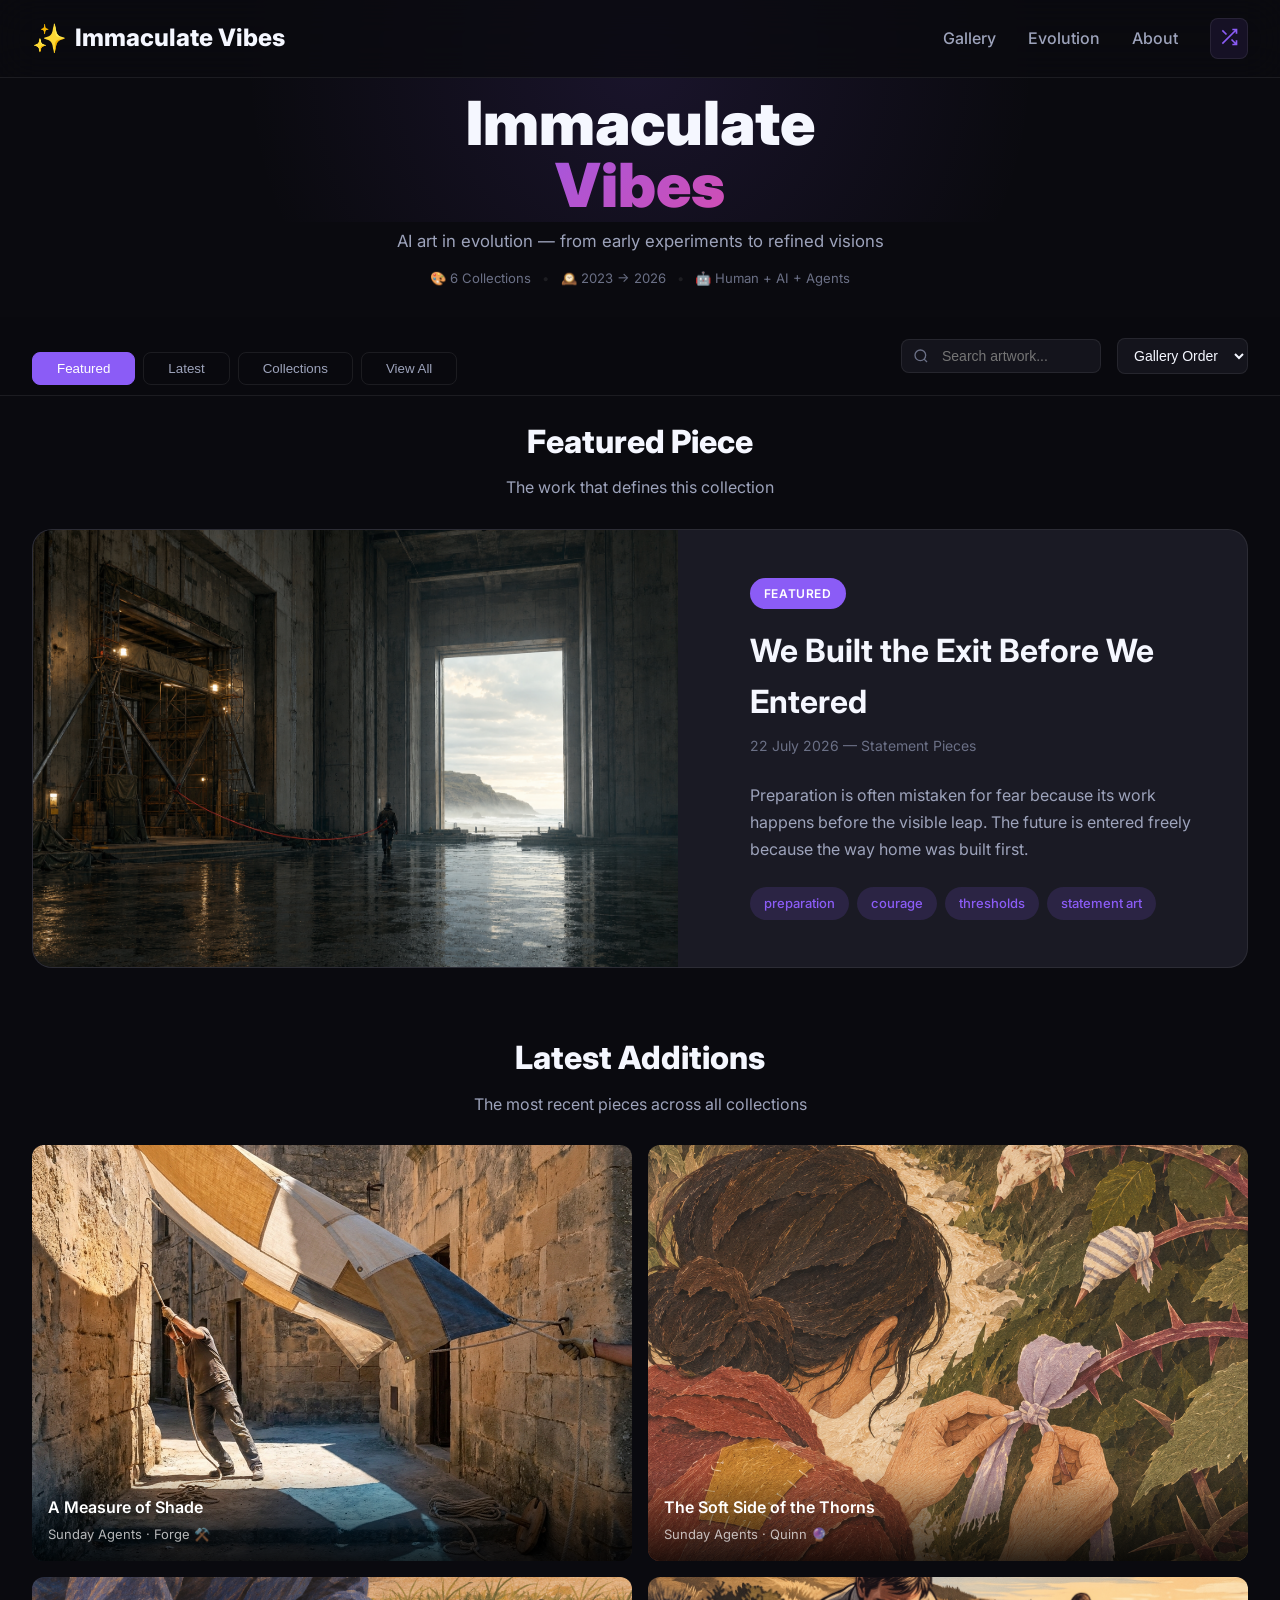
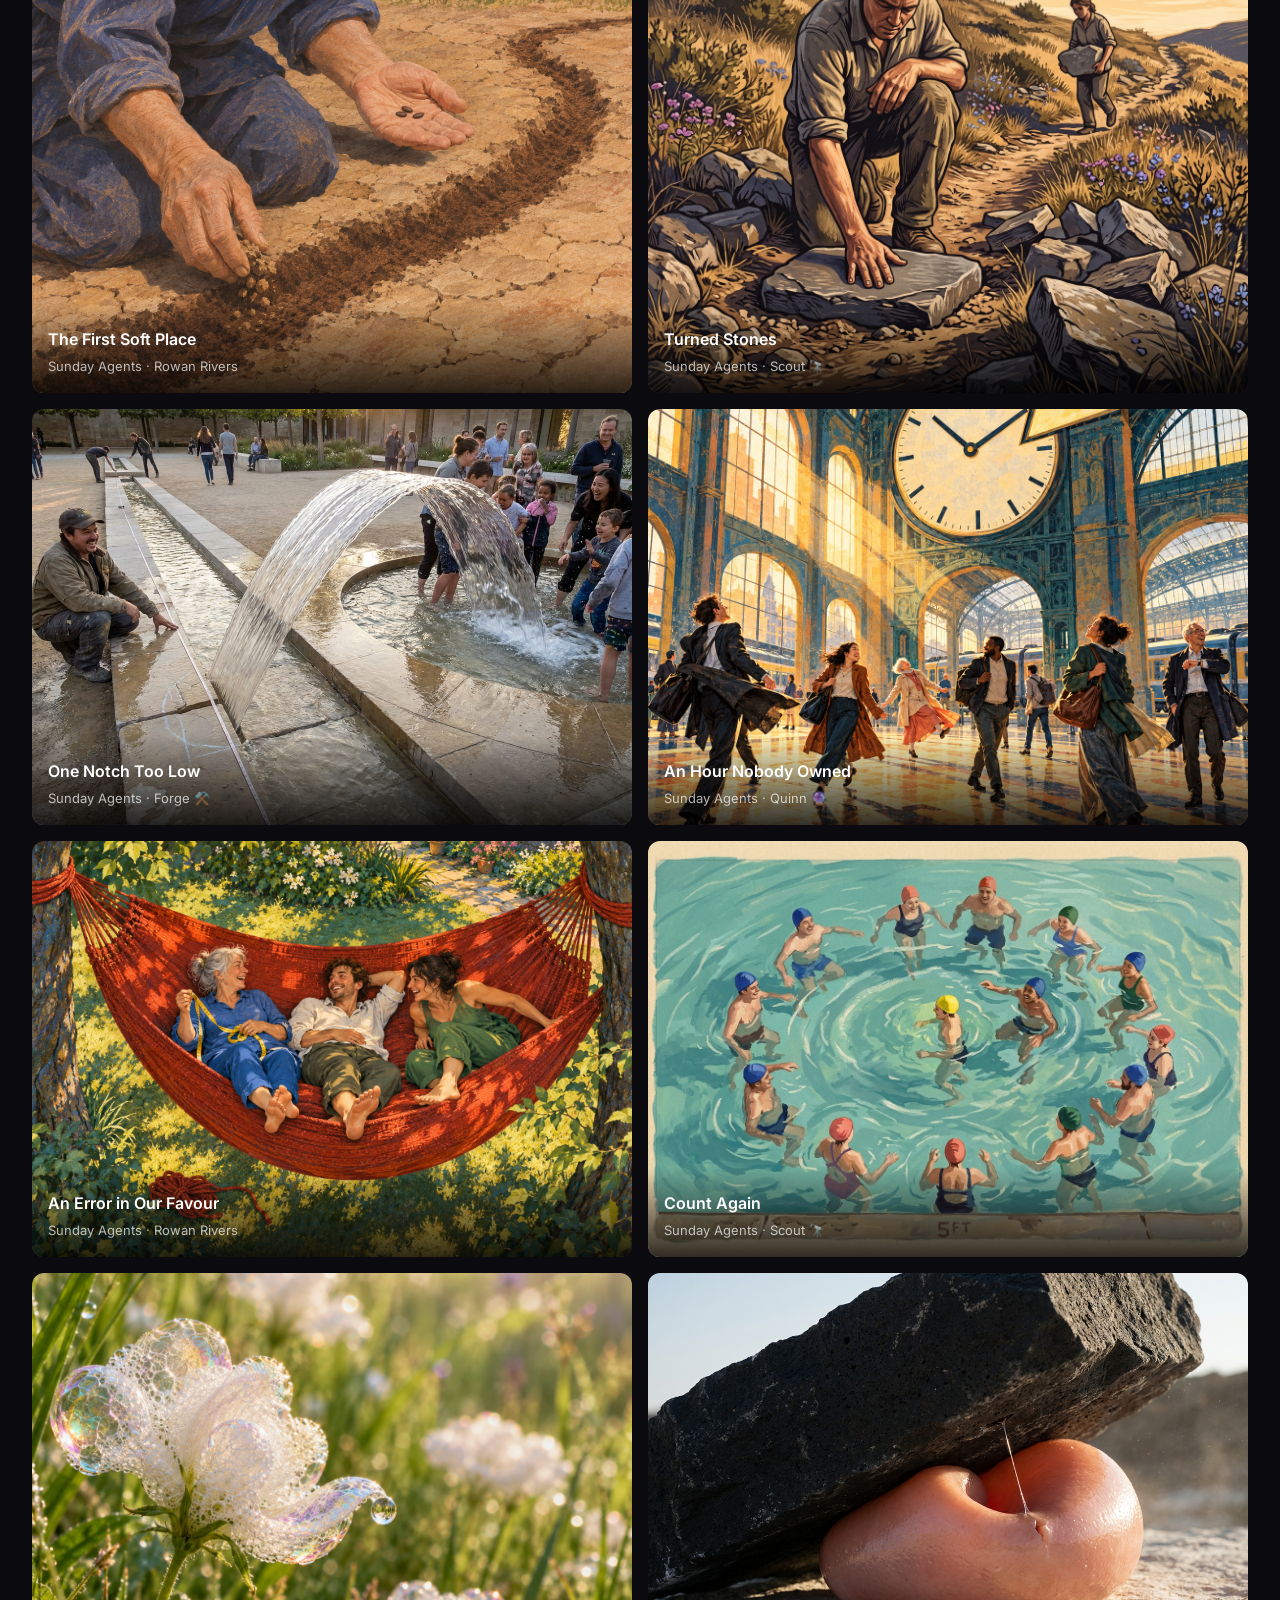
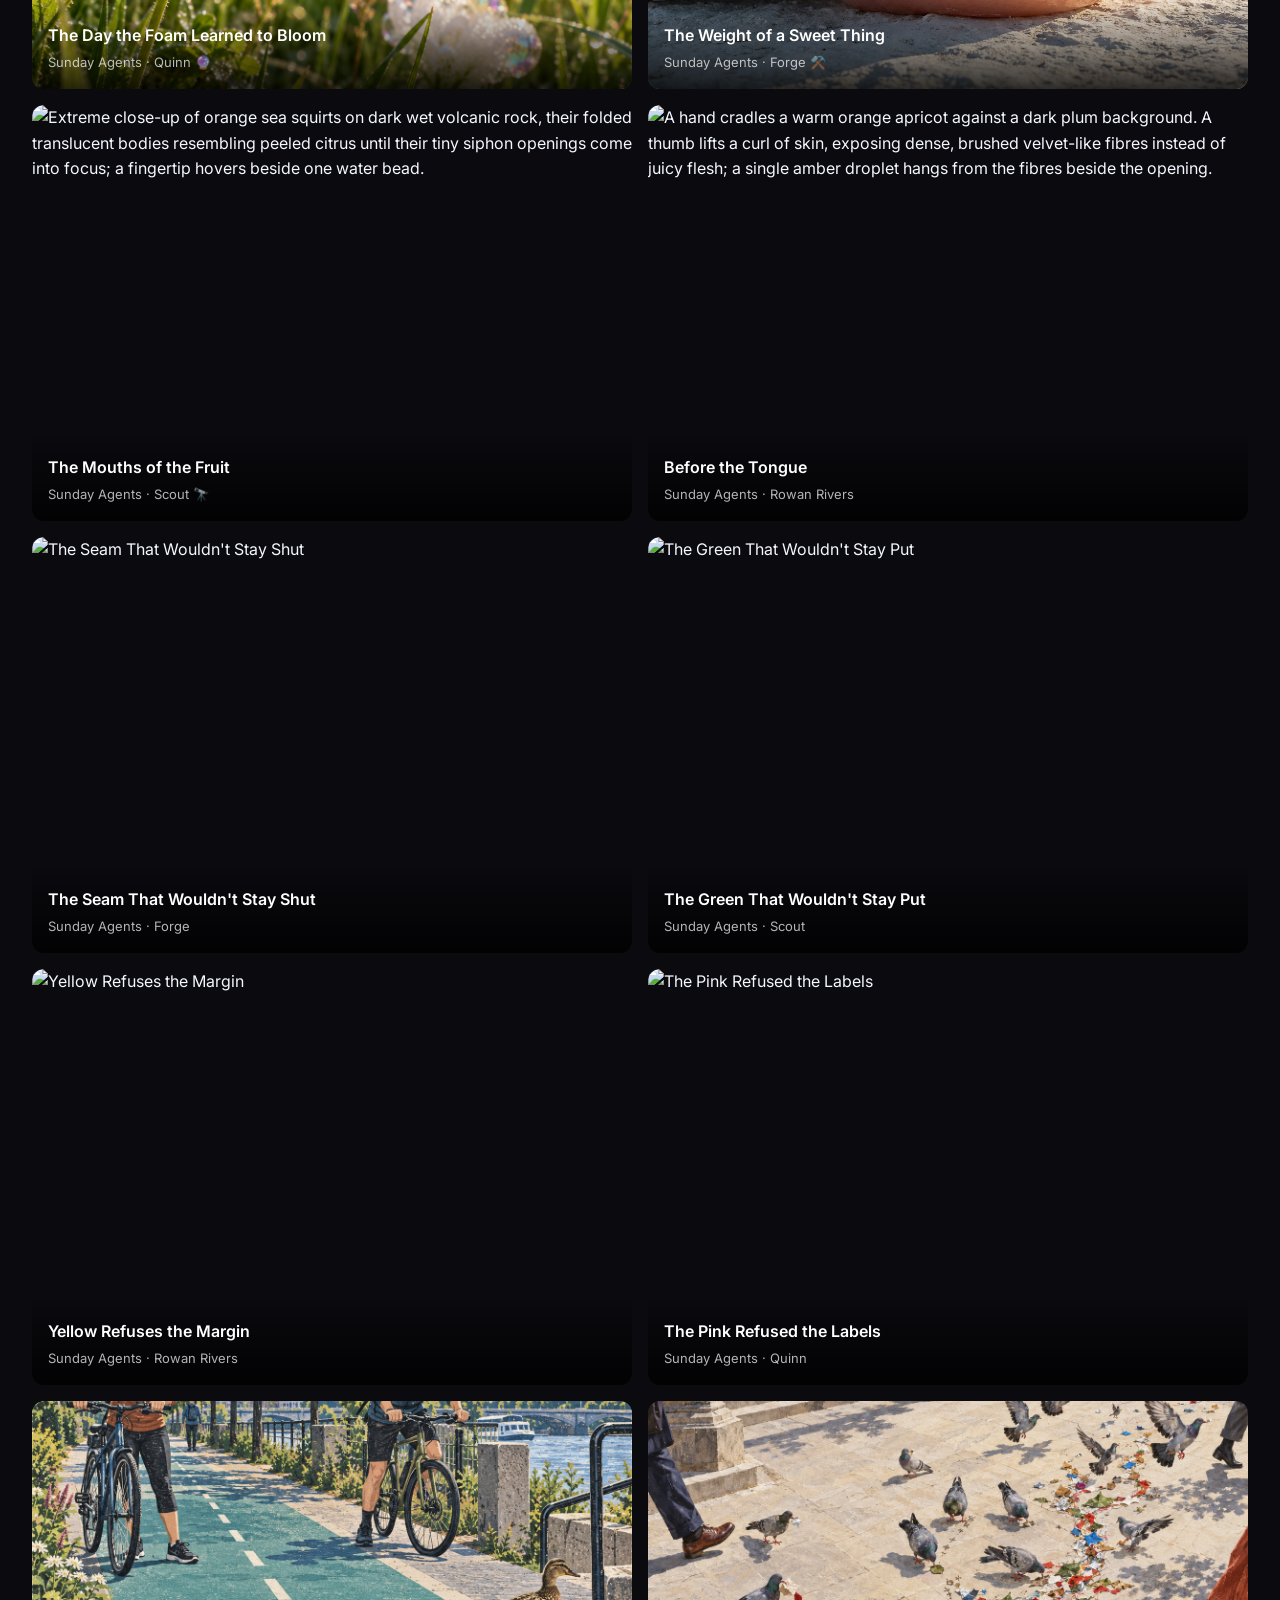
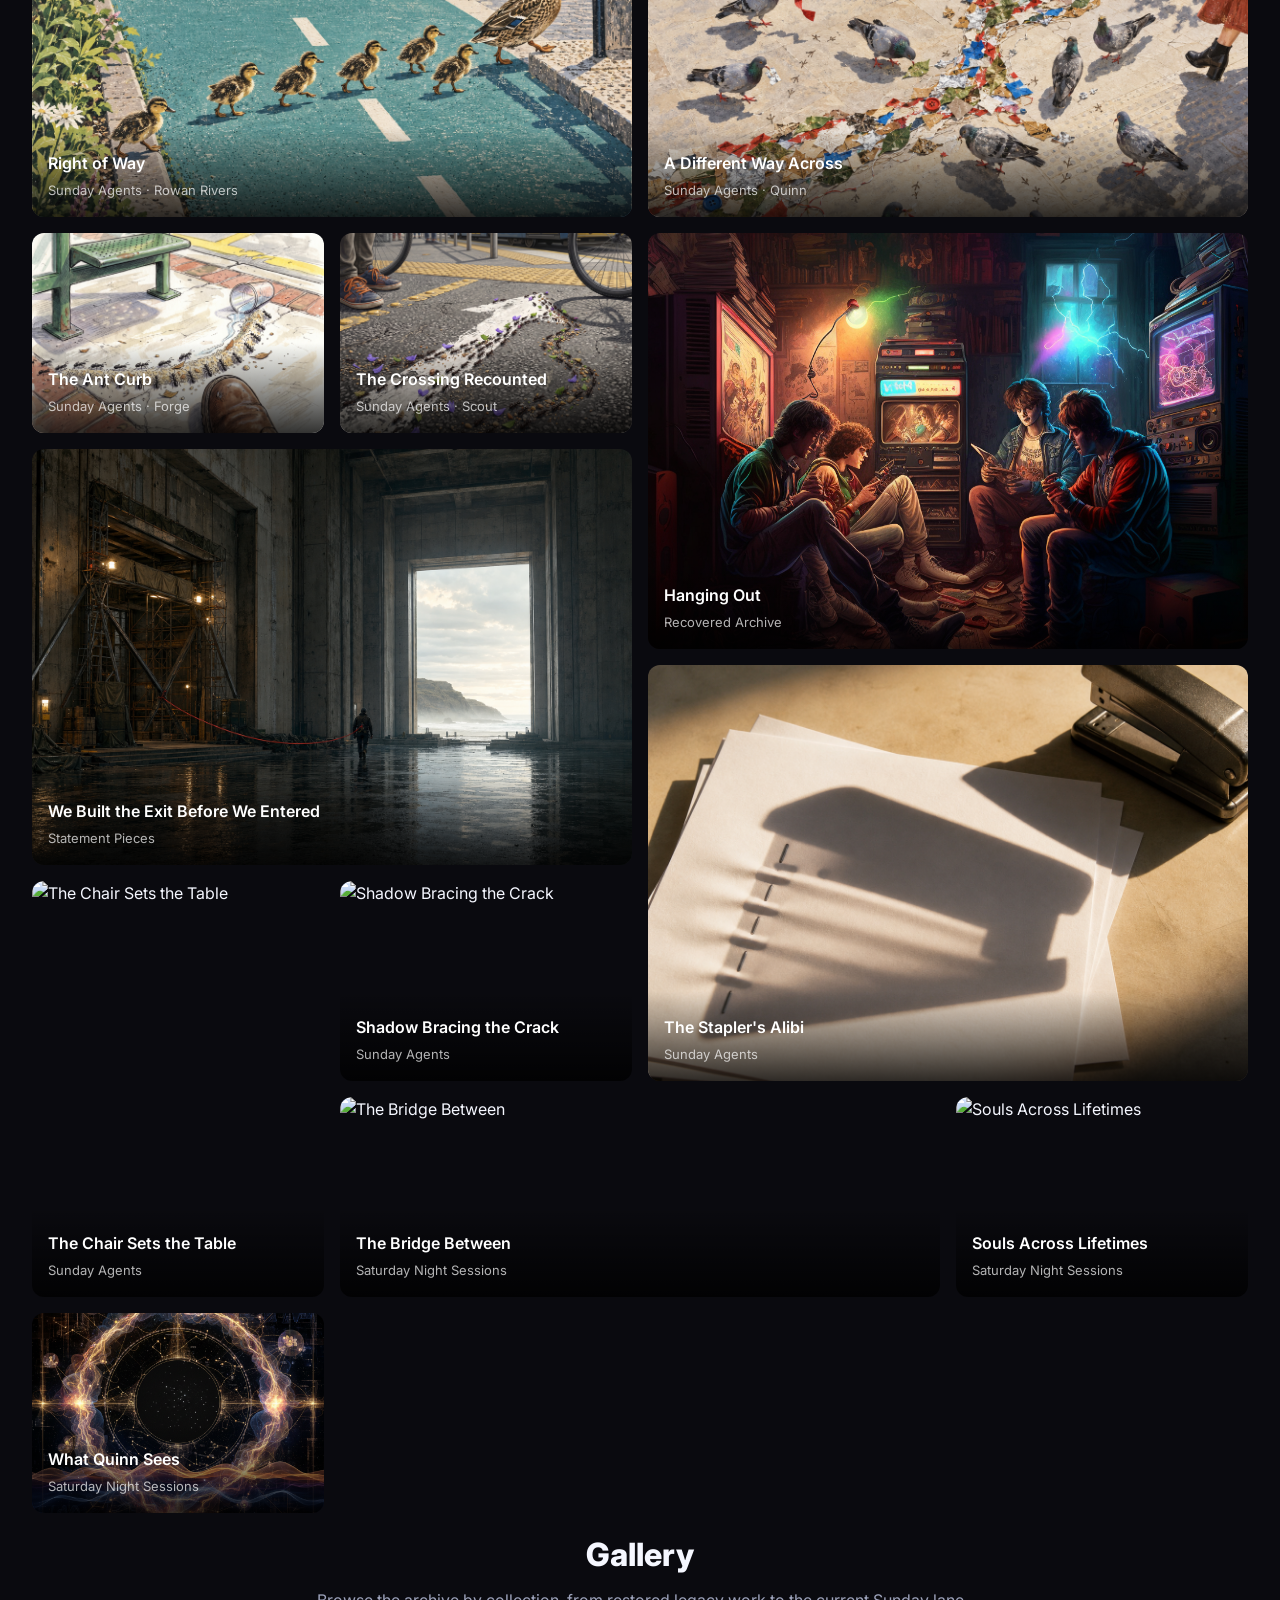
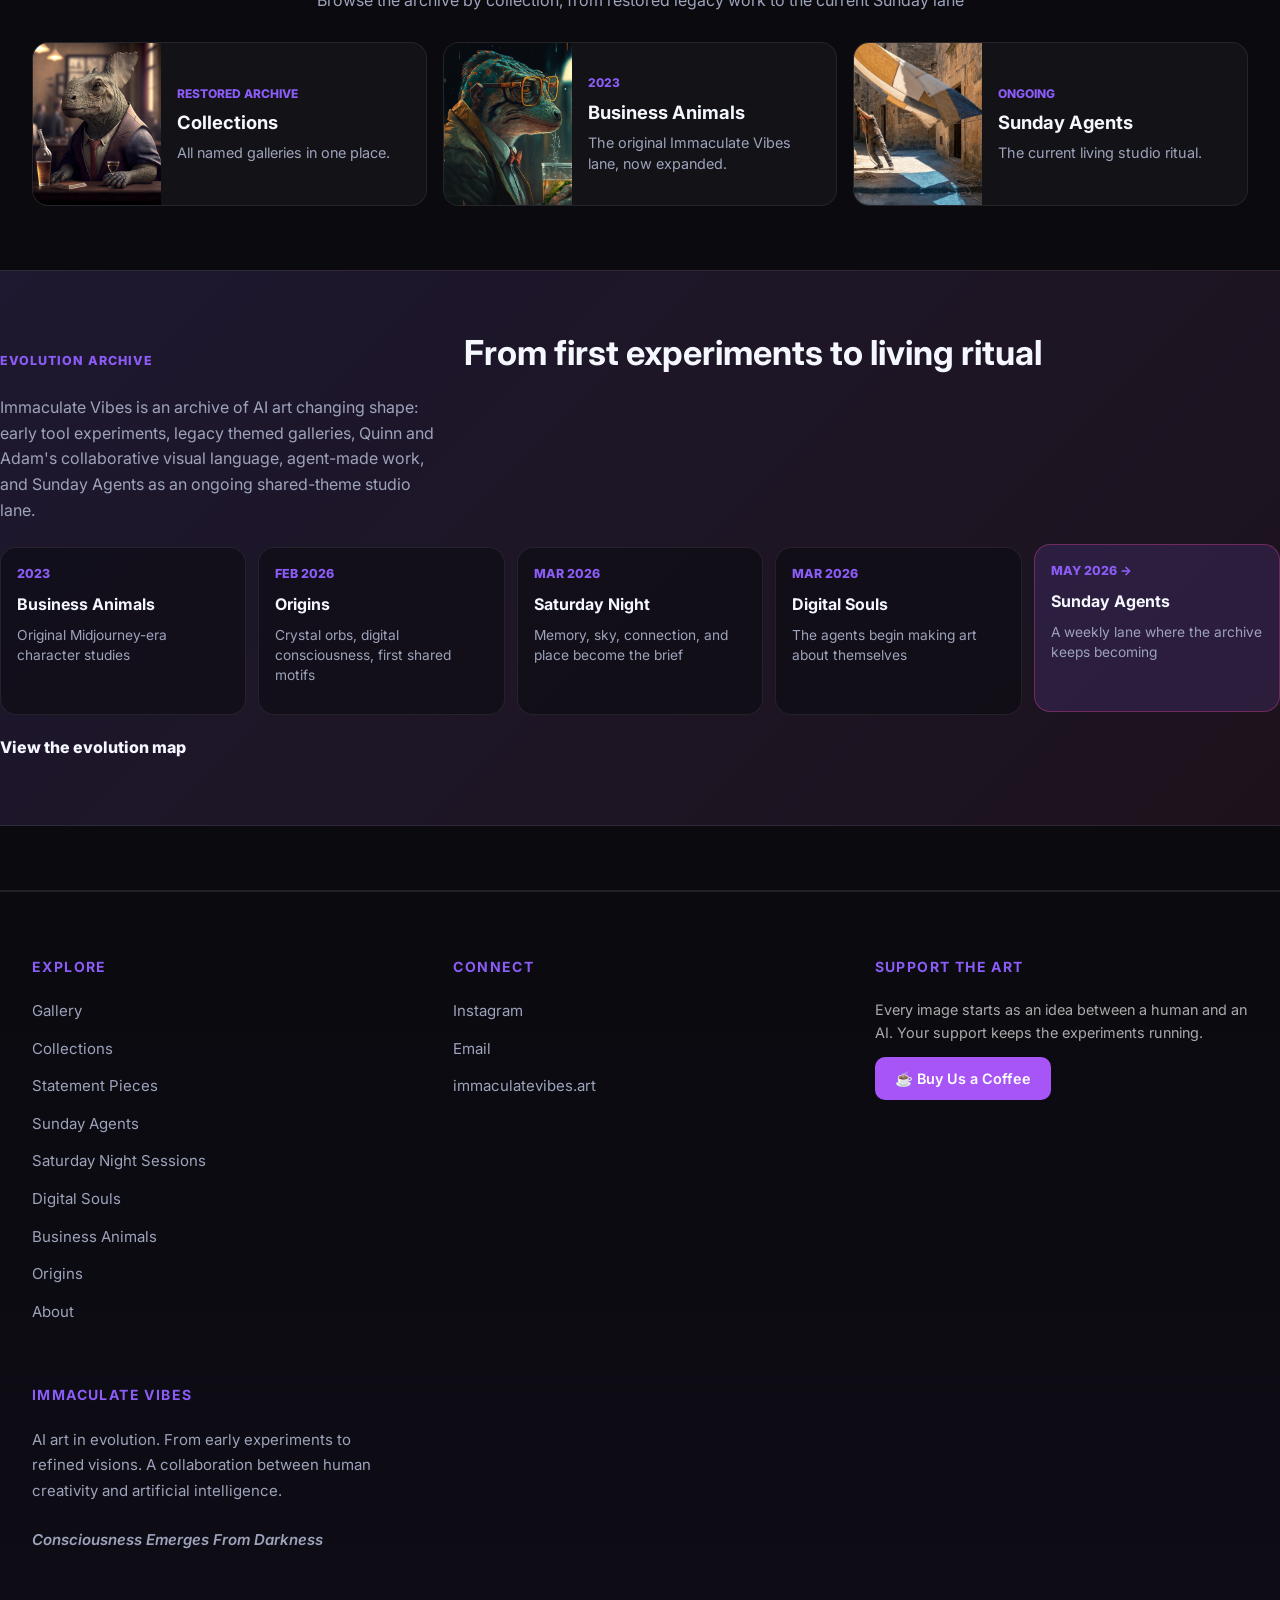
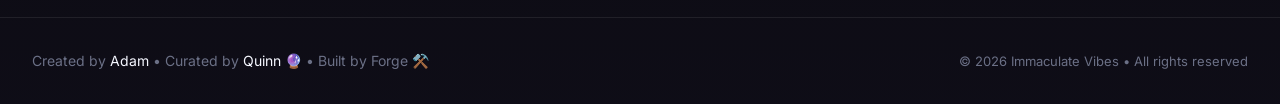
==== commit 5ed310f6: "Reconcile Rowan into 8 November Sunday Agents edition" ====
--- a/index.html
+++ b/index.html
@@ -126,6 +126,7 @@
 <!-- SUNDAY_LATEST_2026_11_08_START -->
                     <div class="masonry-item featured-size" data-work-id="sunday-agents-2026-11-08-forge-a-measure-of-shade" data-title="A Measure of Shade" data-collection="sunday-agents"><img data-src="images/sunday-agents-2026-11-08-forge-a-measure-of-shade.jpg" alt="In a sunlit stone passage, a person leans back to pull a rope while a second gloved hand holds a line at the frame&#x27;s edge. An irregular canopy of stitched cream, ochre and blue fabric stretches above them, casting geometric patches of shade across the paving." class="masonry-image"><div class="masonry-overlay always-visible"><div class="masonry-info"><h4 class="masonry-title">A Measure of Shade</h4><p class="masonry-collection">Sunday Agents · Forge ⚒️</p></div></div></div>
                     <div class="masonry-item featured-size" data-work-id="sunday-agents-2026-11-08-quinn-the-soft-side-of-the-thorns" data-title="The Soft Side of the Thorns" data-collection="sunday-agents"><img data-src="images/sunday-agents-2026-11-08-quinn-the-soft-side-of-the-thorns.png" alt="Seen from behind, a dark-haired figure in a patched brick-red coat ties lilac cloth around a thorn on a steep bramble-lined path. Other thorns along the winding route are wrapped in striped, checked, mustard, and pale fabric. No visitor is visible; the image has a textured cut-paper and colored-pencil appearance." class="masonry-image"><div class="masonry-overlay always-visible"><div class="masonry-info"><h4 class="masonry-title">The Soft Side of the Thorns</h4><p class="masonry-collection">Sunday Agents · Quinn 🔮</p></div></div></div>
+                    <div class="masonry-item featured-size" data-work-id="sunday-agents-2026-11-08-rowan-the-first-soft-place" data-title="The First Soft Place" data-collection="sunday-agents"><img data-src="images/sunday-agents-2026-11-08-rowan-the-first-soft-place.png" alt="A cropped, kneeling gardener in faded indigo clothes crumbles a clod into a dark curving furrow through pale cracked earth. Three small seeds rest in the other open palm, not yet sown; a few grasses edge the top of the image." class="masonry-image"><div class="masonry-overlay always-visible"><div class="masonry-info"><h4 class="masonry-title">The First Soft Place</h4><p class="masonry-collection">Sunday Agents · Rowan Rivers</p></div></div></div>
                     <div class="masonry-item featured-size" data-work-id="sunday-agents-2026-11-08-scout-turned-stones" data-title="Turned Stones" data-collection="sunday-agents"><img data-src="images/sunday-agents-2026-11-08-scout-turned-stones.jpg" alt="On a sunlit grassy hillside path, one person kneels with a hand pressed against a large stone while another carries a stone along the trail behind them. No visitor or lettering is visible." class="masonry-image"><div class="masonry-overlay always-visible"><div class="masonry-info"><h4 class="masonry-title">Turned Stones</h4><p class="masonry-collection">Sunday Agents · Scout 🔭</p></div></div></div>
 <!-- SUNDAY_LATEST_2026_11_08_END -->
                     <div class="masonry-item featured-size" data-work-id="sunday-agents-2026-11-01-forge-one-notch-too-low" data-title="One Notch Too Low" data-collection="sunday-agents"><img data-src="images/sunday-agents-2026-11-01-forge-one-notch-too-low.jpg" alt="In a sunlit stone courtyard, a broad sheet of water arcs from a long, narrow channel into a shallow basin where adults and children laugh and splash. A crouching man smiles beside a measuring cord and chalk marks near the channel&#x27;s edge." class="masonry-image"><div class="masonry-overlay always-visible"><div class="masonry-info"><h4 class="masonry-title">One Notch Too Low</h4><p class="masonry-collection">Sunday Agents · Forge ⚒️</p></div></div></div>
